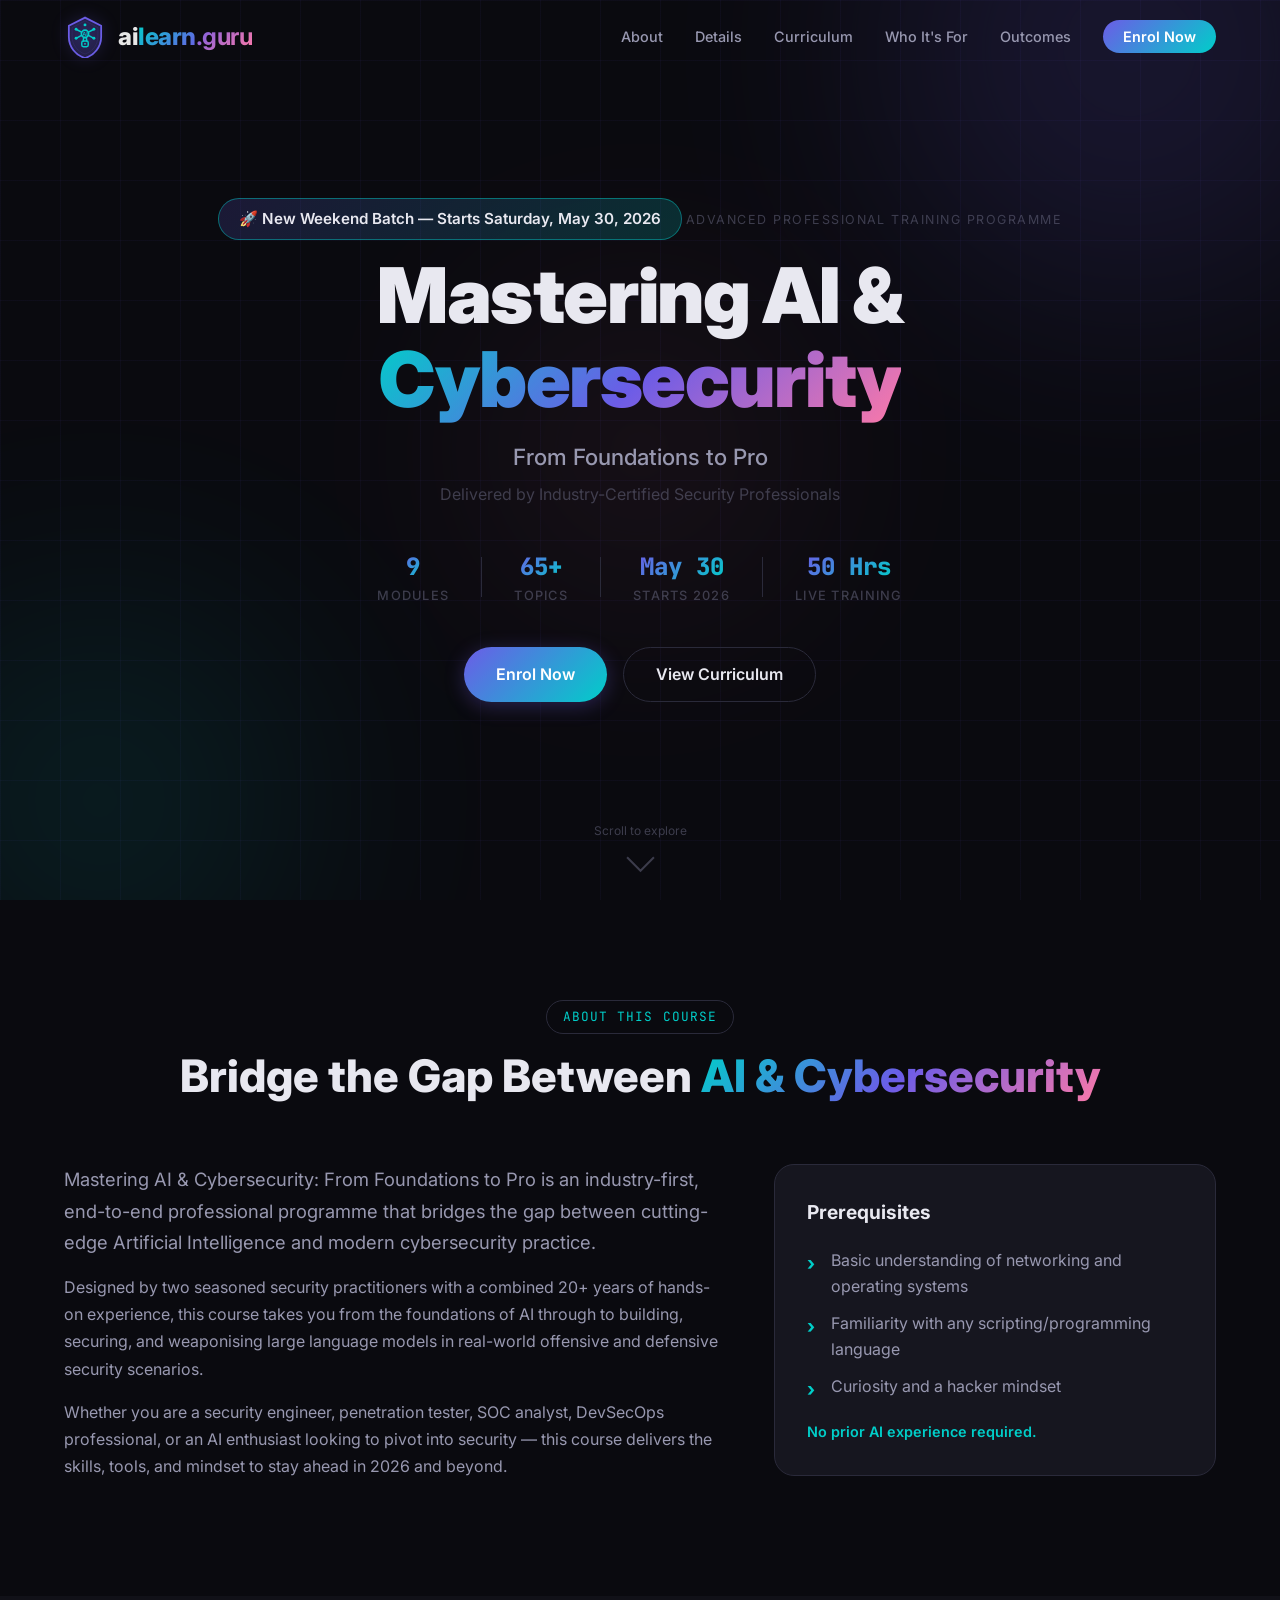
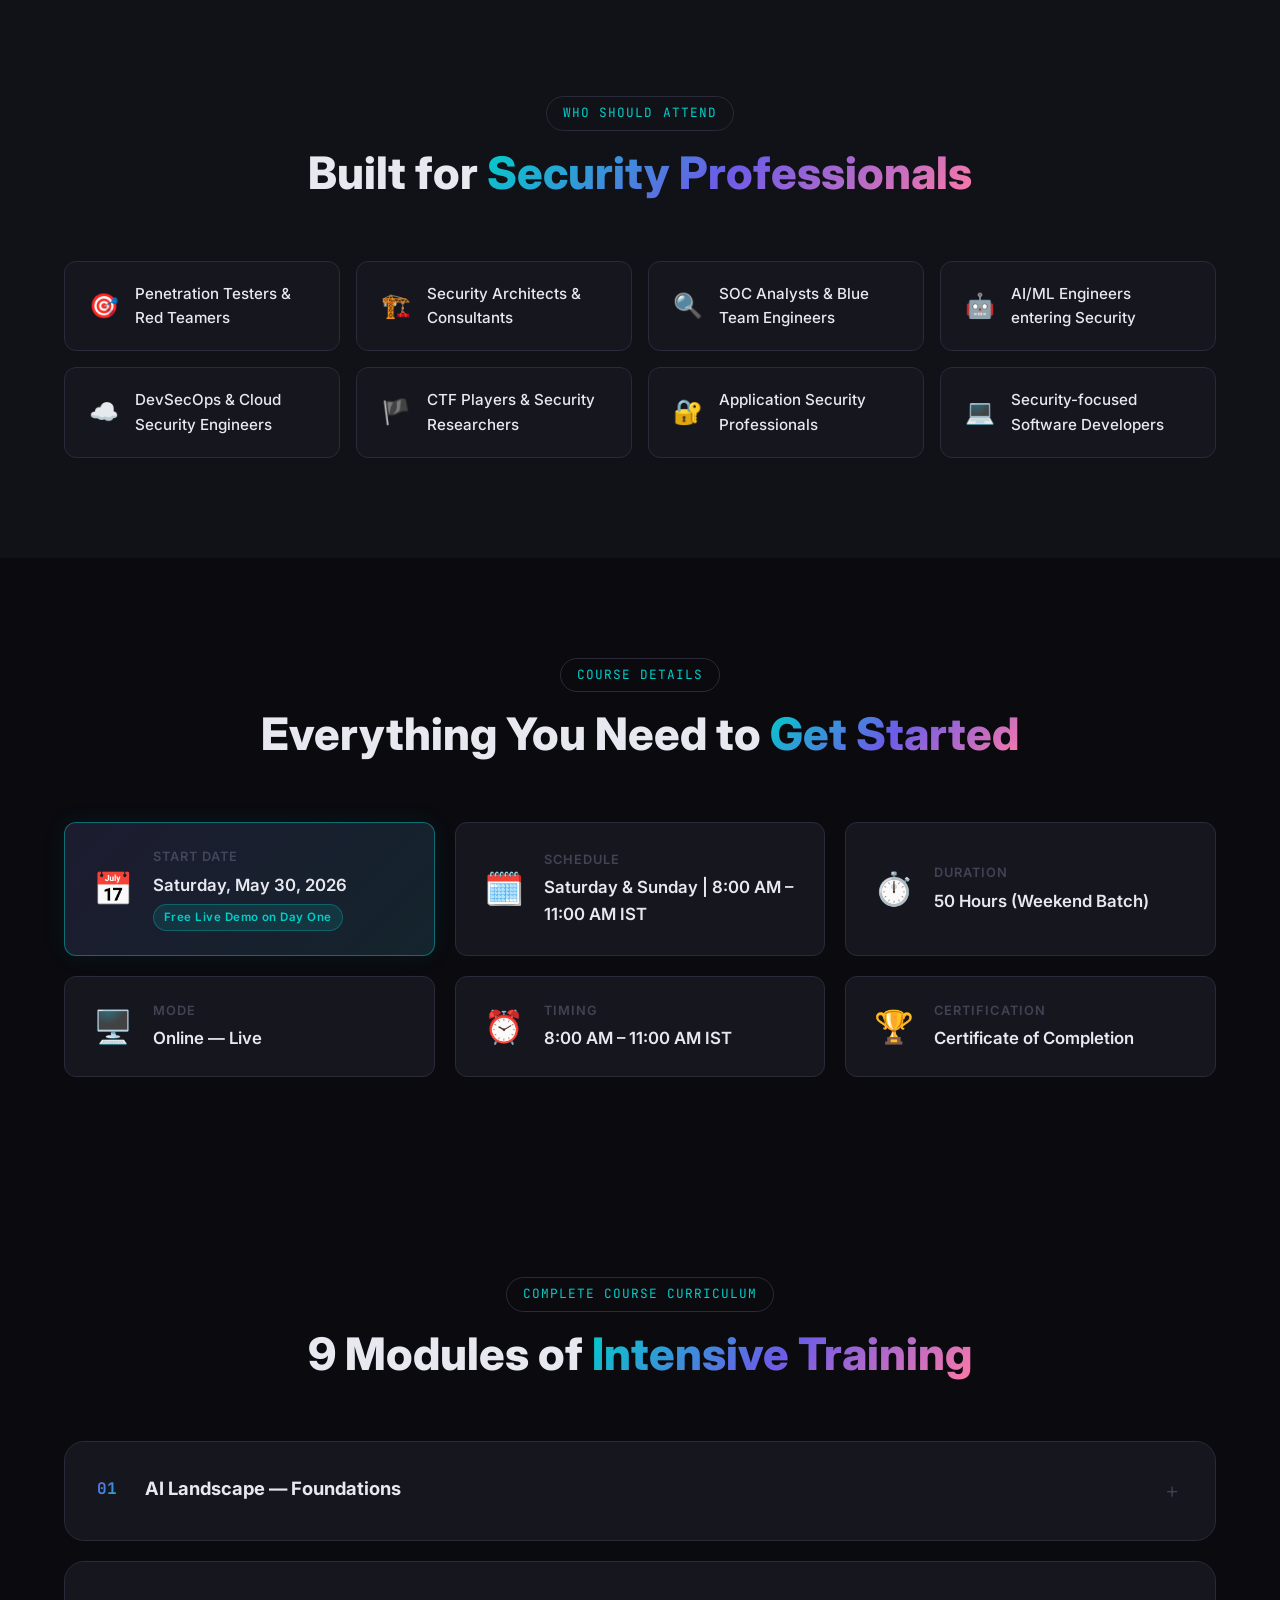
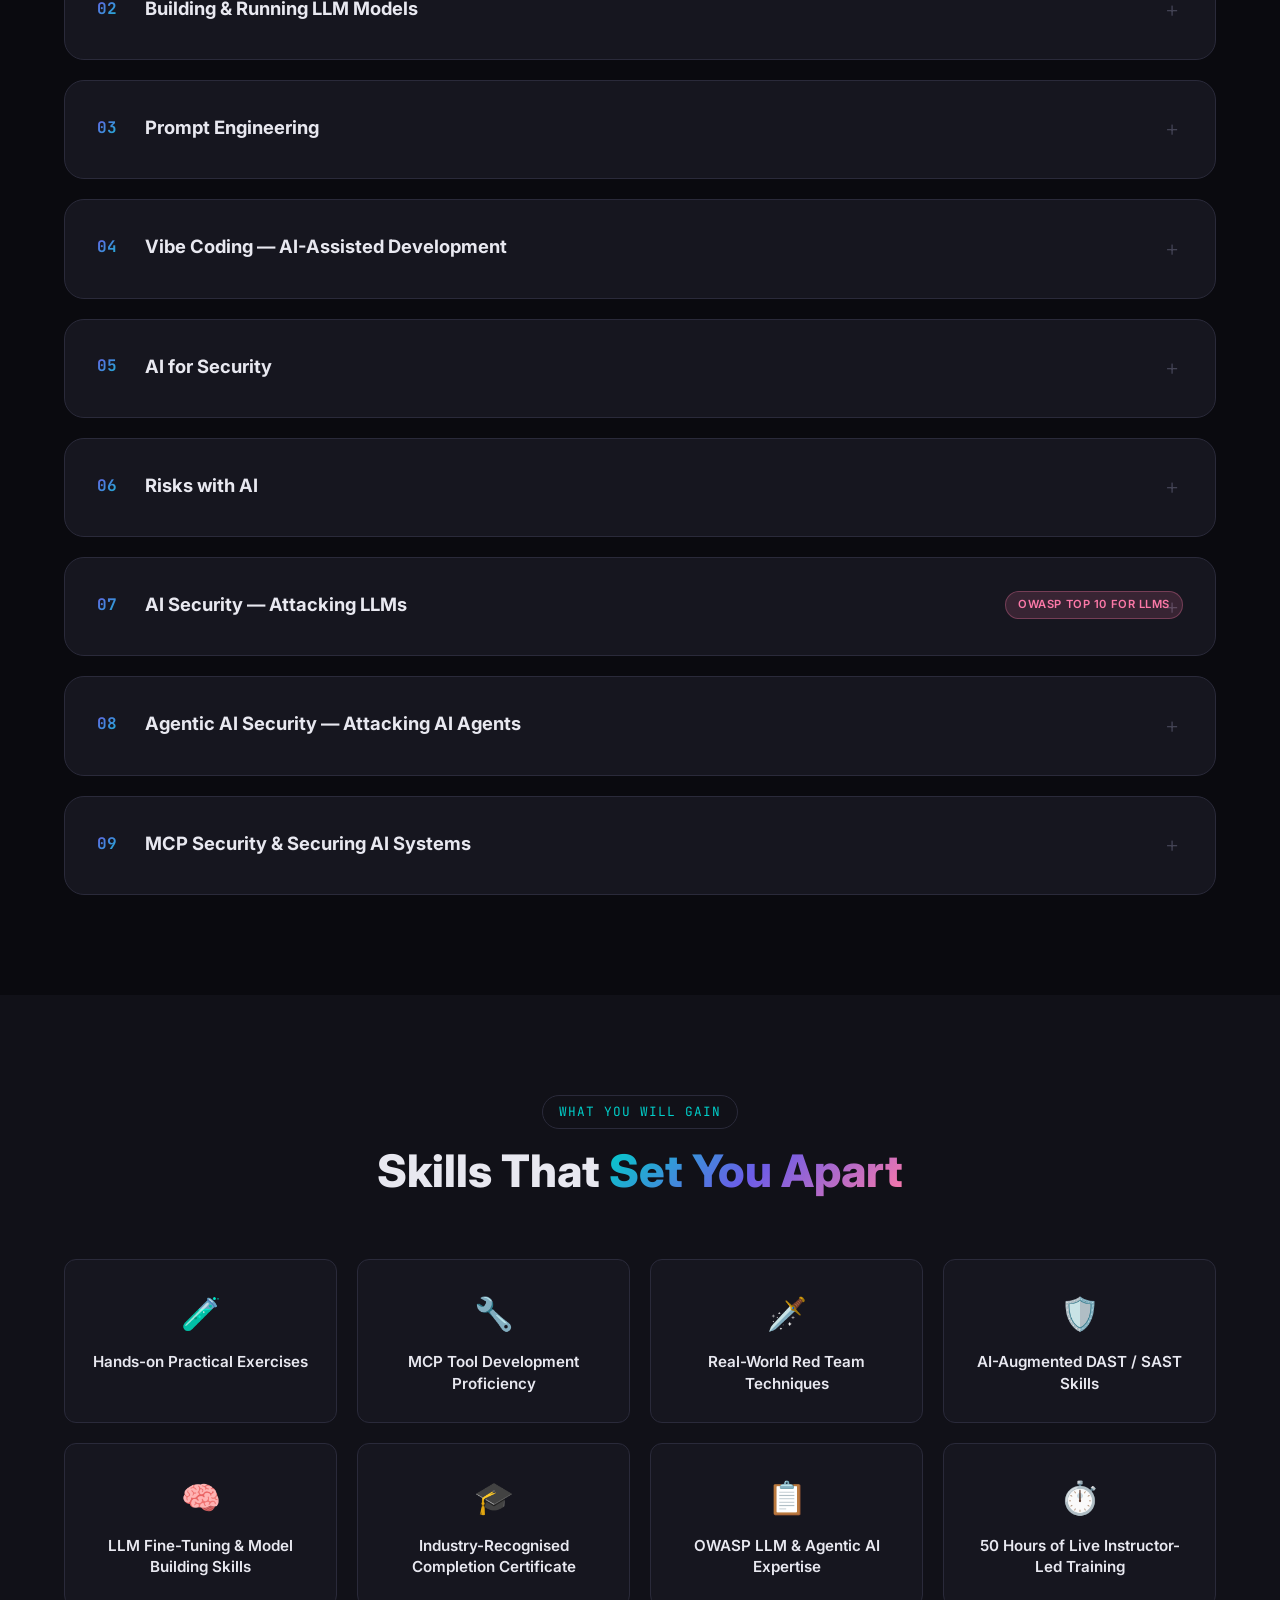
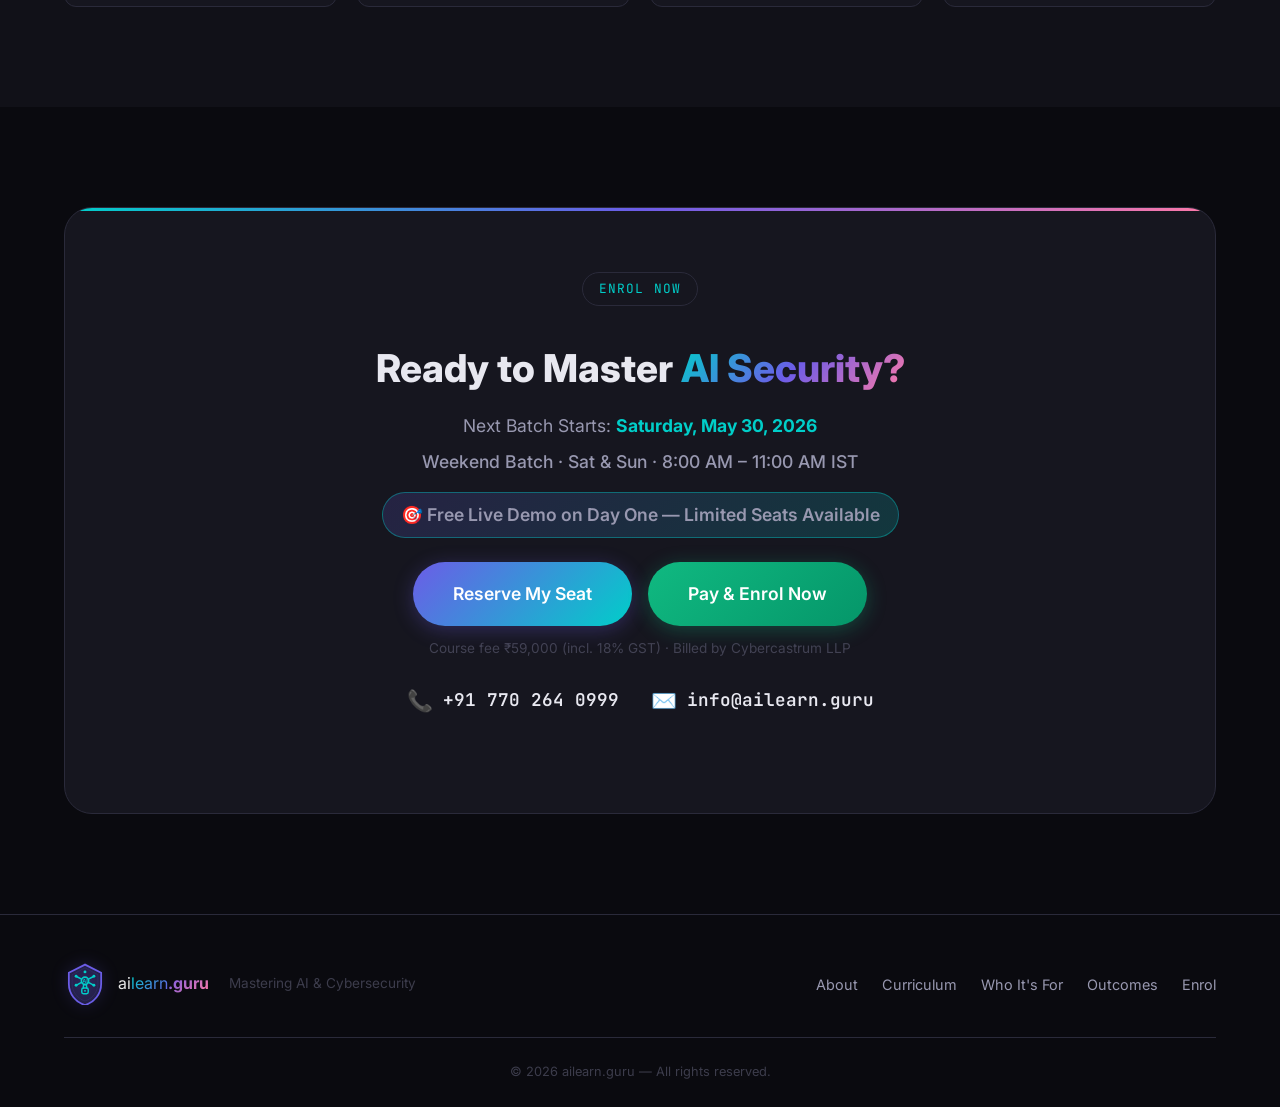
==== index.html @ 81f24bf0 "Add Pay & Enrol Now CTA with Razorpay payment link - New "Pay & Enrol Now" button in Enrol section l" ====
<!DOCTYPE html>
<html lang="en">
<head>
    <meta charset="UTF-8">
    <meta name="viewport" content="width=device-width, initial-scale=1.0">
    <title>Mastering AI & Cybersecurity: From Foundations to Pro | ailearn.guru</title>
    <meta name="description" content="Mastering AI & Cybersecurity — From Foundations to Pro. 9 Modules, 65+ Topics, 50 Hours Live Training. New Weekend Batch starts Saturday, May 30, 2026 — Sat & Sun, 8–11 AM IST.">
    <link rel="preconnect" href="https://fonts.googleapis.com">
    <link rel="preconnect" href="https://fonts.gstatic.com" crossorigin>
    <link href="https://fonts.googleapis.com/css2?family=Inter:wght@300;400;500;600;700;800;900&family=JetBrains+Mono:wght@400;500;600&display=swap" rel="stylesheet">
    <link rel="stylesheet" href="style.css">
    <link rel="icon" type="image/svg+xml" href="logo.svg">
</head>
<body>
    <!-- Navigation -->
    <nav class="navbar" id="navbar">
        <div class="container nav-container">
            <a href="#" class="logo">
                <img src="logo.svg" alt="ailearn.guru" class="logo-emblem">
                <span class="logo-text">ai<span class="logo-highlight">learn</span><span class="logo-dot">.guru</span></span>
            </a>
            <ul class="nav-links" id="navLinks">
                <li><a href="#about">About</a></li>
                <li><a href="#details">Details</a></li>
                <li><a href="#curriculum">Curriculum</a></li>
                <li><a href="#audience">Who It's For</a></li>
                <li><a href="#outcomes">Outcomes</a></li>
                <li><a href="#enrol" class="nav-cta">Enrol Now</a></li>
            </ul>
            <button class="mobile-toggle" id="mobileToggle" aria-label="Toggle menu">
                <span></span><span></span><span></span>
            </button>
        </div>
    </nav>

    <!-- Hero Section -->
    <header class="hero">
        <div class="hero-bg">
            <div class="grid-overlay"></div>
            <div class="glow glow-1"></div>
            <div class="glow glow-2"></div>
            <div class="glow glow-3"></div>
        </div>
        <div class="container hero-content">
            <div class="hero-badge batch-announce">🚀 New Weekend Batch — Starts Saturday, May 30, 2026</div>
            <div class="hero-subbadge">Advanced Professional Training Programme</div>
            <h1>Mastering AI &<br><span class="gradient-text">Cybersecurity</span></h1>
            <p class="hero-subtitle">From Foundations to Pro</p>
            <p class="hero-desc">Delivered by Industry-Certified Security Professionals</p>
            <div class="hero-stats">
                <div class="stat">
                    <span class="stat-number">9</span>
                    <span class="stat-label">Modules</span>
                </div>
                <div class="stat-divider"></div>
                <div class="stat">
                    <span class="stat-number">65+</span>
                    <span class="stat-label">Topics</span>
                </div>
                <div class="stat-divider"></div>
                <div class="stat">
                    <span class="stat-number">May 30</span>
                    <span class="stat-label">Starts 2026</span>
                </div>
                <div class="stat-divider"></div>
                <div class="stat">
                    <span class="stat-number">50 Hrs</span>
                    <span class="stat-label">Live Training</span>
                </div>
            </div>
            <div class="hero-actions">
                <a href="#enrol" class="btn btn-primary">Enrol Now</a>
                <a href="#curriculum" class="btn btn-outline">View Curriculum</a>
            </div>
        </div>
        <div class="scroll-indicator">
            <span>Scroll to explore</span>
            <div class="scroll-arrow"></div>
        </div>
    </header>

    <!-- About Section -->
    <section class="section about" id="about">
        <div class="container">
            <div class="section-header">
                <span class="section-tag">About This Course</span>
                <h2>Bridge the Gap Between <span class="gradient-text">AI & Cybersecurity</span></h2>
            </div>
            <div class="about-content">
                <div class="about-text">
                    <p class="about-lead">Mastering AI & Cybersecurity: From Foundations to Pro is an industry-first, end-to-end professional programme that bridges the gap between cutting-edge Artificial Intelligence and modern cybersecurity practice.</p>
                    <p>Designed by two seasoned security practitioners with a combined 20+ years of hands-on experience, this course takes you from the foundations of AI through to building, securing, and weaponising large language models in real-world offensive and defensive security scenarios.</p>
                    <p>Whether you are a security engineer, penetration tester, SOC analyst, DevSecOps professional, or an AI enthusiast looking to pivot into security — this course delivers the skills, tools, and mindset to stay ahead in 2026 and beyond.</p>
                </div>
                <div class="about-prereqs">
                    <h3>Prerequisites</h3>
                    <ul class="prereq-list">
                        <li>Basic understanding of networking and operating systems</li>
                        <li>Familiarity with any scripting/programming language</li>
                        <li>Curiosity and a hacker mindset</li>
                    </ul>
                    <p class="prereq-note">No prior AI experience required.</p>
                </div>
            </div>
        </div>
    </section>

    <!-- Audience Section -->
    <section class="section audience" id="audience">
        <div class="container">
            <div class="section-header">
                <span class="section-tag">Who Should Attend</span>
                <h2>Built for <span class="gradient-text">Security Professionals</span></h2>
            </div>
            <div class="audience-grid">
                <div class="audience-card">
                    <div class="audience-icon">🎯</div>
                    <span>Penetration Testers & Red Teamers</span>
                </div>
                <div class="audience-card">
                    <div class="audience-icon">🏗️</div>
                    <span>Security Architects & Consultants</span>
                </div>
                <div class="audience-card">
                    <div class="audience-icon">🔍</div>
                    <span>SOC Analysts & Blue Team Engineers</span>
                </div>
                <div class="audience-card">
                    <div class="audience-icon">🤖</div>
                    <span>AI/ML Engineers entering Security</span>
                </div>
                <div class="audience-card">
                    <div class="audience-icon">☁️</div>
                    <span>DevSecOps & Cloud Security Engineers</span>
                </div>
                <div class="audience-card">
                    <div class="audience-icon">🏴</div>
                    <span>CTF Players & Security Researchers</span>
                </div>
                <div class="audience-card">
                    <div class="audience-icon">🔐</div>
                    <span>Application Security Professionals</span>
                </div>
                <div class="audience-card">
                    <div class="audience-icon">💻</div>
                    <span>Security-focused Software Developers</span>
                </div>
            </div>
        </div>
    </section>

    <!-- Course Details Section -->
    <section class="section course-details" id="details">
        <div class="container">
            <div class="section-header">
                <span class="section-tag">Course Details</span>
                <h2>Everything You Need to <span class="gradient-text">Get Started</span></h2>
            </div>
            <div class="details-grid">
                <div class="detail-card detail-card-highlight">
                    <div class="detail-icon">📅</div>
                    <div class="detail-info">
                        <h4>Start Date</h4>
                        <p>Saturday, May 30, 2026</p>
                        <span class="detail-tag">Free Live Demo on Day One</span>
                    </div>
                </div>
                <div class="detail-card">
                    <div class="detail-icon">🗓️</div>
                    <div class="detail-info">
                        <h4>Schedule</h4>
                        <p>Saturday &amp; Sunday | 8:00 AM – 11:00 AM IST</p>
                    </div>
                </div>
                <div class="detail-card">
                    <div class="detail-icon">⏱️</div>
                    <div class="detail-info">
                        <h4>Duration</h4>
                        <p>50 Hours (Weekend Batch)</p>
                    </div>
                </div>
                <div class="detail-card">
                    <div class="detail-icon">🖥️</div>
                    <div class="detail-info">
                        <h4>Mode</h4>
                        <p>Online — Live</p>
                    </div>
                </div>
                <div class="detail-card">
                    <div class="detail-icon">⏰</div>
                    <div class="detail-info">
                        <h4>Timing</h4>
                        <p>8:00 AM – 11:00 AM IST</p>
                    </div>
                </div>
                <div class="detail-card">
                    <div class="detail-icon">🏆</div>
                    <div class="detail-info">
                        <h4>Certification</h4>
                        <p>Certificate of Completion</p>
                    </div>
                </div>
            </div>
        </div>
    </section>

    <!-- Curriculum Section -->
    <section class="section curriculum" id="curriculum">
        <div class="container">
            <div class="section-header">
                <span class="section-tag">Complete Course Curriculum</span>
                <h2>9 Modules of <span class="gradient-text">Intensive Training</span></h2>
            </div>

            <div class="modules-grid">
                <!-- Module 01 -->
                <div class="module-card" data-module="01">
                    <div class="module-header">
                        <span class="module-number">01</span>
                        <h3>AI Landscape — Foundations</h3>
                    </div>
                    <ul class="module-topics">
                        <li>Human Intelligence vs. Artificial Intelligence</li>
                        <li>Machine Learning (ML) & Supervised / Unsupervised Learning</li>
                        <li>Neural Networks & Deep Learning Concepts</li>
                        <li>Generative AI — Labs: Text, Image & Music Generation</li>
                        <li>Agentic AI & AI Agents — Architecture & Use Cases</li>
                        <li>Retrieval-Augmented Generation (RAG)</li>
                        <li>Model Context Protocol (MCP) — Introduction</li>
                        <li>Running LLMs Locally — Ollama, LM Studio & llama.cpp Setup</li>
                        <li>Choosing the Right LLM — Parameters, Quantisation & Hardware Requirements</li>
                    </ul>
                </div>

                <!-- Module 02 -->
                <div class="module-card" data-module="02">
                    <div class="module-header">
                        <span class="module-number">02</span>
                        <h3>Building & Running LLM Models</h3>
                    </div>
                    <ul class="module-topics">
                        <li>What is a Large Language Model (LLM)?</li>
                        <li>Dataset Curation & Preparation</li>
                        <li>Tokenisation — BPE, WordPiece & Byte-Level</li>
                        <li>Pre-Training, Fine-Tuning & RLHF</li>
                        <li>Running LLMs on GPU vs. CPU — Performance Benchmarking</li>
                        <li>Deploying LLMs via REST API — Ollama, vLLM & HuggingFace Inference</li>
                        <li>Quantisation Formats — GGUF, GPTQ, AWQ Explained</li>
                        <li>Building an Intrusion Detection System with LLMs</li>
                        <li>Survey of Leading LLM & SLM Models (GPT-4, Gemini, Llama, Qwen, Mistral)</li>
                    </ul>
                </div>

                <!-- Module 03 -->
                <div class="module-card" data-module="03">
                    <div class="module-header">
                        <span class="module-number">03</span>
                        <h3>Prompt Engineering</h3>
                    </div>
                    <ul class="module-topics">
                        <li>Anatomy of a Prompt — Components & Best Practices</li>
                        <li>System Prompts vs. User Prompts</li>
                        <li>Few-Shot, Chain-of-Thought & Tree-of-Thought Prompting</li>
                        <li>Function Calling & Tool Use in LLMs</li>
                        <li>Running LLMs Interactively — CLI, Web UI (Open WebUI) & API Clients</li>
                        <li>Guardrails — Input & Output Validation</li>
                    </ul>
                </div>

                <!-- Module 04 -->
                <div class="module-card" data-module="04">
                    <div class="module-header">
                        <span class="module-number">04</span>
                        <h3>Vibe Coding — AI-Assisted Development</h3>
                    </div>
                    <ul class="module-topics">
                        <li>Introduction to AI-Powered Code Generation</li>
                        <li>Building Full Applications with AI Assistants</li>
                        <li>Analysing & Auditing AI-Generated Code</li>
                        <li>Writing Secure Prompts for Code Generation</li>
                        <li>Live Lab: Build & Break an AI-Generated App</li>
                    </ul>
                </div>

                <!-- Module 05 -->
                <div class="module-card" data-module="05">
                    <div class="module-header">
                        <span class="module-number">05</span>
                        <h3>AI for Security</h3>
                    </div>
                    <ul class="module-topics">
                        <li>Running Local LLMs for Offline Security Analysis (Air-Gapped Environments)</li>
                        <li>Threat Modelling with AI</li>
                        <li>Secrets Scanning — AI-Enhanced Detection</li>
                        <li>SAST (Static Analysis) & SCA with AI</li>
                        <li>DAST (Dynamic Analysis) — AI-Powered Fuzzing & Testing</li>
                        <li>DevSecOps Integration — AI in CI/CD Pipelines</li>
                        <li>Secure Application Development Lifecycle</li>
                        <li>Cloud Security — AI Monitoring & Anomaly Detection</li>
                        <li>Mobile Application Security with AI Tooling</li>
                        <li>Security Operations Centre (SOC) — AI Automation & Triage</li>
                    </ul>
                </div>

                <!-- Module 06 -->
                <div class="module-card" data-module="06">
                    <div class="module-header">
                        <span class="module-number">06</span>
                        <h3>Risks with AI</h3>
                    </div>
                    <ul class="module-topics">
                        <li>Deepfakes — Detection, Creation & Countermeasures</li>
                        <li>Shadow AI — Risks of Unauthorised AI Tool Usage</li>
                        <li>AI Supply Chain Risks & Model Provenance</li>
                        <li>Regulatory Landscape — EU AI Act, NIST AI RMF</li>
                    </ul>
                </div>

                <!-- Module 07 -->
                <div class="module-card" data-module="07">
                    <div class="module-header">
                        <span class="module-number">07</span>
                        <h3>AI Security — Attacking LLMs</h3>
                        <span class="module-badge">OWASP Top 10 for LLMs</span>
                    </div>
                    <ul class="module-topics">
                        <li>Prompt Injection — Direct & Indirect Attack Techniques</li>
                        <li>Bias & Fairness Vulnerabilities</li>
                        <li>Hallucination — Exploitation & Mitigation</li>
                        <li>Jailbreaking Techniques (DAN, Many-Shot, Adversarial Suffixes)</li>
                        <li>System Prompt Leakage & Exfiltration</li>
                        <li>Insecure Output Handling</li>
                        <li>Training Data Poisoning</li>
                        <li>Model Denial of Service (DoS/Rate-Limit Abuse)</li>
                        <li>Supply Chain Vulnerabilities & Malicious Model Weights</li>
                        <li>AI Software Bill of Materials (AI-SBOM)</li>
                        <li>Sensitive Information Disclosure</li>
                        <li>Insecure Plugin / Tool Design</li>
                        <li>Excessive Agency & Privilege</li>
                        <li>Overreliance on AI Output</li>
                        <li>Model Theft & Extraction Attacks</li>
                        <li>OWASP Top 10 for LLMs — Full Walkthrough</li>
                    </ul>
                </div>

                <!-- Module 08 -->
                <div class="module-card" data-module="08">
                    <div class="module-header">
                        <span class="module-number">08</span>
                        <h3>Agentic AI Security — Attacking AI Agents</h3>
                    </div>
                    <ul class="module-topics">
                        <li>AI Agent Architecture & Threat Surface</li>
                        <li>Agentic AI — Goals, Memory & Tool Chains</li>
                        <li>Hands-On Examples with Real Agent Frameworks</li>
                        <li>Agent Goal Hijack Attacks</li>
                        <li>Tool Misuse & Exploitation</li>
                        <li>Memory & Context Poisoning</li>
                        <li>Insecure Inter-Agent Communication</li>
                        <li>Rogue Agent Scenarios & Kill-Switch Design</li>
                        <li>OWASP Top 10 for Agentic AI</li>
                    </ul>
                </div>

                <!-- Module 09 -->
                <div class="module-card" data-module="09">
                    <div class="module-header">
                        <span class="module-number">09</span>
                        <h3>MCP Security & Securing AI Systems</h3>
                    </div>
                    <ul class="module-topics">
                        <li>MCP Introduction — Architecture & Design Patterns</li>
                        <li>Building Custom MCP Tools (Hands-On Lab)</li>
                        <li>MCP in Application Security Workflows</li>
                        <li>MCP Vulnerabilities: Secret Exposure, Tool Poisoning, Context Injection</li>
                        <li>Privilege Escalation via Scope Creep</li>
                        <li>Shadow MCP Servers & Discovery</li>
                        <li>Insufficient Authentication & Authorisation in MCP</li>
                        <li>Guardrails — Implementing Input/Output Controls</li>
                        <li>AI Security Posture Management (AI-SPM)</li>
                        <li>Data Masking & DLP for AI Pipelines</li>
                        <li>Securing Agentic Workflows End-to-End</li>
                    </ul>
                </div>
            </div>
        </div>
    </section>

    <!-- Outcomes Section -->
    <section class="section outcomes" id="outcomes">
        <div class="container">
            <div class="section-header">
                <span class="section-tag">What You Will Gain</span>
                <h2>Skills That <span class="gradient-text">Set You Apart</span></h2>
            </div>
            <div class="outcomes-grid">
                <div class="outcome-card">
                    <div class="outcome-icon">🧪</div>
                    <h4>Hands-on Practical Exercises</h4>
                </div>
                <div class="outcome-card">
                    <div class="outcome-icon">🔧</div>
                    <h4>MCP Tool Development Proficiency</h4>
                </div>
                <div class="outcome-card">
                    <div class="outcome-icon">🗡️</div>
                    <h4>Real-World Red Team Techniques</h4>
                </div>
                <div class="outcome-card">
                    <div class="outcome-icon">🛡️</div>
                    <h4>AI-Augmented DAST / SAST Skills</h4>
                </div>
                <div class="outcome-card">
                    <div class="outcome-icon">🧠</div>
                    <h4>LLM Fine-Tuning & Model Building Skills</h4>
                </div>
                <div class="outcome-card">
                    <div class="outcome-icon">🎓</div>
                    <h4>Industry-Recognised Completion Certificate</h4>
                </div>
                <div class="outcome-card">
                    <div class="outcome-icon">📋</div>
                    <h4>OWASP LLM & Agentic AI Expertise</h4>
                </div>
                <div class="outcome-card">
                    <div class="outcome-icon">⏱️</div>
                    <h4>50 Hours of Live Instructor-Led Training</h4>
                </div>
            </div>
        </div>
    </section>

    <!-- Enrol Section -->
    <section class="section enrol" id="enrol">
        <div class="container">
            <div class="enrol-card">
                <div class="enrol-content">
                    <span class="section-tag">Enrol Now</span>
                    <h2>Ready to Master <span class="gradient-text">AI Security?</span></h2>
                    <p class="enrol-batch">Next Batch Starts: <strong>Saturday, May 30, 2026</strong></p>
                    <p class="enrol-schedule">Weekend Batch · Sat &amp; Sun · 8:00 AM – 11:00 AM IST</p>
                    <p class="enrol-demo">🎯 Free Live Demo on Day One — Limited Seats Available</p>
                    <div class="enrol-actions">
                        <a href="register.html" class="btn btn-primary btn-large">Reserve My Seat</a>
                        <a href="https://rzp.io/rzp/ailearnmay30" class="btn btn-pay btn-large" target="_blank" rel="noopener">Pay &amp; Enrol Now</a>
                    </div>
                    <p class="enrol-fee">Course fee ₹59,000 (incl. 18% GST) · Billed by Cybercastrum LLP</p>
                    <div class="contact-methods">
                        <a href="tel:+917702640999" class="contact-item">
                            <span class="contact-icon">📞</span>
                            <span>+91 770 264 0999</span>
                        </a>
                        <a href="mailto:info@ailearn.guru" class="contact-item">
                            <span class="contact-icon">✉️</span>
                            <span>info@ailearn.guru</span>
                        </a>
                    </div>
                </div>
            </div>
        </div>
    </section>

    <!-- Footer -->
    <footer class="footer">
        <div class="container">
            <div class="footer-content">
                <div class="footer-brand">
                    <img src="logo.svg" alt="ailearn.guru" class="logo-emblem">
                    <span class="logo-text">ai<span class="logo-highlight">learn</span><span class="logo-dot">.guru</span></span>
                    <p>Mastering AI & Cybersecurity</p>
                </div>
                <div class="footer-links">
                    <a href="#about">About</a>
                    <a href="#curriculum">Curriculum</a>
                    <a href="#audience">Who It's For</a>
                    <a href="#outcomes">Outcomes</a>
                    <a href="#enrol">Enrol</a>
                </div>
            </div>
            <div class="footer-bottom">
                <p>&copy; 2026 ailearn.guru — All rights reserved.</p>
            </div>
        </div>
    </footer>

    <script src="script.js"></script>
</body>
</html>
---- style.css ----
/* ============================================
   Mastering AI & Cybersecurity — Styles
   ============================================ */

:root {
    --bg-primary: #0a0a0f;
    --bg-secondary: #111118;
    --bg-card: #16161f;
    --bg-card-hover: #1c1c28;
    --border: #2a2a3a;
    --border-hover: #3a3a5a;
    --text-primary: #e8e8f0;
    --text-secondary: #9898b0;
    --text-muted: #6868808a;
    --accent-1: #6c5ce7;
    --accent-2: #00cec9;
    --accent-3: #fd79a8;
    --gradient-1: linear-gradient(135deg, #6c5ce7, #00cec9);
    --gradient-2: linear-gradient(135deg, #6c5ce7, #fd79a8);
    --gradient-3: linear-gradient(135deg, #00cec9, #6c5ce7, #fd79a8);
    --shadow-sm: 0 2px 8px rgba(0, 0, 0, 0.3);
    --shadow-md: 0 4px 20px rgba(0, 0, 0, 0.4);
    --shadow-lg: 0 8px 40px rgba(0, 0, 0, 0.5);
    --radius-sm: 8px;
    --radius-md: 12px;
    --radius-lg: 20px;
    --radius-xl: 28px;
}

*, *::before, *::after {
    margin: 0;
    padding: 0;
    box-sizing: border-box;
}

html {
    scroll-behavior: smooth;
    scroll-padding-top: 80px;
}

body {
    font-family: 'Inter', -apple-system, BlinkMacSystemFont, sans-serif;
    background: var(--bg-primary);
    color: var(--text-primary);
    line-height: 1.6;
    overflow-x: hidden;
}

.container {
    max-width: 1200px;
    margin: 0 auto;
    padding: 0 24px;
}

/* ---- Navbar ---- */
.navbar {
    position: fixed;
    top: 0;
    left: 0;
    right: 0;
    z-index: 1000;
    padding: 16px 0;
    transition: all 0.3s ease;
    background: transparent;
}

.navbar.scrolled {
    background: rgba(10, 10, 15, 0.9);
    backdrop-filter: blur(20px);
    border-bottom: 1px solid var(--border);
    padding: 10px 0;
}

.nav-container {
    display: flex;
    align-items: center;
    justify-content: space-between;
}

.logo {
    display: flex;
    align-items: center;
    gap: 12px;
    text-decoration: none;
    font-size: 1.5rem;
    font-weight: 800;
    letter-spacing: -0.02em;
}

.logo-emblem {
    width: 42px;
    height: 42px;
    filter: drop-shadow(0 0 8px rgba(108, 92, 231, 0.4));
    transition: filter 0.3s, transform 0.3s;
}

.logo:hover .logo-emblem {
    filter: drop-shadow(0 0 14px rgba(0, 206, 201, 0.5));
    transform: scale(1.05);
}

.logo-text {
    color: rgba(255, 255, 255, 0.9);
    font-family: 'Inter', sans-serif;
}

.logo-highlight {
    background: linear-gradient(135deg, #00cec9, #6c5ce7);
    -webkit-background-clip: text;
    -webkit-text-fill-color: transparent;
    background-clip: text;
}

.logo-dot {
    background: linear-gradient(135deg, #6c5ce7, #fd79a8);
    -webkit-background-clip: text;
    -webkit-text-fill-color: transparent;
    background-clip: text;
    font-weight: 700;
}

.nav-links {
    display: flex;
    align-items: center;
    gap: 32px;
    list-style: none;
}

.nav-links a {
    text-decoration: none;
    color: var(--text-secondary);
    font-size: 0.9rem;
    font-weight: 500;
    transition: color 0.3s;
}

.nav-links a:hover {
    color: var(--text-primary);
}

.nav-cta {
    background: var(--gradient-1) !important;
    -webkit-background-clip: unset !important;
    -webkit-text-fill-color: unset !important;
    color: white !important;
    padding: 8px 20px;
    border-radius: 100px;
    font-weight: 600 !important;
}

.nav-cta:hover {
    opacity: 0.9;
}

.mobile-toggle {
    display: none;
    flex-direction: column;
    gap: 5px;
    background: none;
    border: none;
    cursor: pointer;
    padding: 4px;
}

.mobile-toggle span {
    display: block;
    width: 24px;
    height: 2px;
    background: var(--text-primary);
    transition: all 0.3s;
    border-radius: 2px;
}

/* ---- Hero ---- */
.hero {
    position: relative;
    min-height: 100vh;
    display: flex;
    align-items: center;
    justify-content: center;
    text-align: center;
    overflow: hidden;
}

.hero-bg {
    position: absolute;
    inset: 0;
    z-index: 0;
}

.grid-overlay {
    position: absolute;
    inset: 0;
    background-image:
        linear-gradient(rgba(108, 92, 231, 0.05) 1px, transparent 1px),
        linear-gradient(90deg, rgba(108, 92, 231, 0.05) 1px, transparent 1px);
    background-size: 60px 60px;
}

.glow {
    position: absolute;
    border-radius: 50%;
    filter: blur(120px);
    opacity: 0.4;
}

.glow-1 {
    width: 500px;
    height: 500px;
    background: var(--accent-1);
    top: -200px;
    right: -100px;
    opacity: 0.15;
}

.glow-2 {
    width: 400px;
    height: 400px;
    background: var(--accent-2);
    bottom: -100px;
    left: -100px;
    opacity: 0.1;
}

.glow-3 {
    width: 300px;
    height: 300px;
    background: var(--accent-3);
    top: 50%;
    left: 50%;
    transform: translate(-50%, -50%);
    opacity: 0.08;
}

.hero-content {
    position: relative;
    z-index: 1;
}

.hero-badge {
    display: inline-block;
    padding: 8px 20px;
    border: 1px solid var(--border);
    border-radius: 100px;
    font-size: 0.85rem;
    color: var(--text-secondary);
    margin-bottom: 24px;
    background: rgba(108, 92, 231, 0.08);
}

.hero-badge.batch-announce {
    color: var(--text-primary);
    font-weight: 600;
    font-size: 0.95rem;
    border-color: rgba(0, 206, 201, 0.45);
    background: linear-gradient(135deg, rgba(108, 92, 231, 0.18), rgba(0, 206, 201, 0.18));
    margin-bottom: 12px;
    animation: badge-pulse 2.4s ease-in-out infinite;
}

@keyframes badge-pulse {
    0%, 100% { box-shadow: 0 0 0 0 rgba(0, 206, 201, 0); }
    50%      { box-shadow: 0 0 24px 4px rgba(0, 206, 201, 0.22); }
}

.hero-subbadge {
    display: inline-block;
    font-size: 0.78rem;
    letter-spacing: 0.12em;
    text-transform: uppercase;
    color: var(--text-muted);
    margin-bottom: 24px;
}

.hero h1 {
    font-size: clamp(2.5rem, 6vw, 5rem);
    font-weight: 900;
    line-height: 1.1;
    margin-bottom: 16px;
    letter-spacing: -0.02em;
}

.gradient-text {
    background: var(--gradient-3);
    -webkit-background-clip: text;
    -webkit-text-fill-color: transparent;
    background-clip: text;
}

.hero-subtitle {
    font-size: clamp(1.1rem, 2vw, 1.4rem);
    color: var(--text-secondary);
    margin-bottom: 8px;
    font-weight: 500;
}

.hero-desc {
    font-size: 1rem;
    color: var(--text-muted);
    margin-bottom: 40px;
}

.hero-stats {
    display: flex;
    align-items: center;
    justify-content: center;
    gap: 32px;
    margin-bottom: 40px;
    flex-wrap: wrap;
}

.stat {
    display: flex;
    flex-direction: column;
    align-items: center;
}

.stat-number {
    font-size: 1.5rem;
    font-weight: 800;
    font-family: 'JetBrains Mono', monospace;
    background: var(--gradient-1);
    -webkit-background-clip: text;
    -webkit-text-fill-color: transparent;
    background-clip: text;
}

.stat-label {
    font-size: 0.8rem;
    color: var(--text-muted);
    text-transform: uppercase;
    letter-spacing: 0.1em;
    font-weight: 500;
}

.stat-divider {
    width: 1px;
    height: 40px;
    background: var(--border);
}

.hero-actions {
    display: flex;
    gap: 16px;
    justify-content: center;
    flex-wrap: wrap;
}

.btn {
    display: inline-flex;
    align-items: center;
    justify-content: center;
    padding: 14px 32px;
    border-radius: 100px;
    font-size: 1rem;
    font-weight: 600;
    text-decoration: none;
    transition: all 0.3s;
    cursor: pointer;
    border: none;
}

.btn-primary {
    background: var(--gradient-1);
    color: white;
    box-shadow: 0 4px 20px rgba(108, 92, 231, 0.3);
}

.btn-primary:hover {
    box-shadow: 0 6px 30px rgba(108, 92, 231, 0.5);
    transform: translateY(-2px);
}

.btn-outline {
    border: 1px solid var(--border);
    color: var(--text-primary);
    background: transparent;
}

.btn-outline:hover {
    border-color: var(--accent-1);
    background: rgba(108, 92, 231, 0.08);
}

.btn-large {
    padding: 18px 40px;
    font-size: 1.1rem;
}

.scroll-indicator {
    position: absolute;
    bottom: 32px;
    left: 50%;
    transform: translateX(-50%);
    display: flex;
    flex-direction: column;
    align-items: center;
    gap: 8px;
    color: var(--text-muted);
    font-size: 0.75rem;
    animation: float 2s ease-in-out infinite;
}

.scroll-arrow {
    width: 20px;
    height: 20px;
    border-right: 2px solid var(--text-muted);
    border-bottom: 2px solid var(--text-muted);
    transform: rotate(45deg);
}

@keyframes float {
    0%, 100% { transform: translateX(-50%) translateY(0); }
    50% { transform: translateX(-50%) translateY(8px); }
}

/* ---- Sections ---- */
.section {
    padding: 100px 0;
}

.section-header {
    text-align: center;
    margin-bottom: 60px;
}

.section-tag {
    display: inline-block;
    padding: 6px 16px;
    border: 1px solid var(--border);
    border-radius: 100px;
    font-size: 0.8rem;
    color: var(--accent-2);
    margin-bottom: 16px;
    font-family: 'JetBrains Mono', monospace;
    text-transform: uppercase;
    letter-spacing: 0.08em;
}

.section-header h2 {
    font-size: clamp(1.8rem, 3.5vw, 2.8rem);
    font-weight: 800;
    line-height: 1.2;
}

/* ---- About ---- */
.about-content {
    display: grid;
    grid-template-columns: 1.5fr 1fr;
    gap: 48px;
    align-items: start;
}

.about-lead {
    font-size: 1.15rem;
    color: var(--text-primary);
    line-height: 1.7;
    margin-bottom: 16px;
}

.about-text p {
    color: var(--text-secondary);
    margin-bottom: 16px;
    line-height: 1.7;
}

.about-prereqs {
    background: var(--bg-card);
    border: 1px solid var(--border);
    border-radius: var(--radius-lg);
    padding: 32px;
}

.about-prereqs h3 {
    font-size: 1.2rem;
    margin-bottom: 20px;
    color: var(--text-primary);
}

.prereq-list {
    list-style: none;
    display: flex;
    flex-direction: column;
    gap: 12px;
}

.prereq-list li {
    padding-left: 24px;
    position: relative;
    color: var(--text-secondary);
}

.prereq-list li::before {
    content: '›';
    position: absolute;
    left: 0;
    color: var(--accent-2);
    font-weight: 700;
    font-size: 1.2rem;
}

.prereq-note {
    margin-top: 20px;
    color: var(--accent-2);
    font-weight: 600;
    font-size: 0.9rem;
}

/* ---- Audience ---- */
.audience {
    background: var(--bg-secondary);
}

.audience-grid {
    display: grid;
    grid-template-columns: repeat(auto-fit, minmax(260px, 1fr));
    gap: 16px;
}

.audience-card {
    display: flex;
    align-items: center;
    gap: 16px;
    padding: 20px 24px;
    background: var(--bg-card);
    border: 1px solid var(--border);
    border-radius: var(--radius-md);
    transition: all 0.3s;
}

.audience-card:hover {
    border-color: var(--border-hover);
    background: var(--bg-card-hover);
    transform: translateY(-2px);
}

.audience-icon {
    font-size: 1.5rem;
    flex-shrink: 0;
}

.audience-card span {
    font-weight: 500;
    font-size: 0.95rem;
}

/* ---- Course Details ---- */
.details-grid {
    display: grid;
    grid-template-columns: repeat(auto-fit, minmax(300px, 1fr));
    gap: 20px;
}

.detail-card {
    display: flex;
    align-items: center;
    gap: 20px;
    padding: 24px 28px;
    background: var(--bg-card);
    border: 1px solid var(--border);
    border-radius: var(--radius-md);
    transition: all 0.3s;
}

.detail-card:hover {
    border-color: var(--border-hover);
    transform: translateY(-2px);
    box-shadow: var(--shadow-md);
}

.detail-card-highlight {
    border-color: rgba(0, 206, 201, 0.45);
    background: linear-gradient(135deg, rgba(108, 92, 231, 0.08), rgba(0, 206, 201, 0.08)), var(--bg-card);
    box-shadow: 0 0 24px rgba(0, 206, 201, 0.08);
}

.detail-tag {
    display: inline-block;
    margin-top: 6px;
    padding: 3px 10px;
    font-size: 0.72rem;
    font-weight: 600;
    letter-spacing: 0.04em;
    color: var(--accent-2);
    background: rgba(0, 206, 201, 0.12);
    border: 1px solid rgba(0, 206, 201, 0.3);
    border-radius: 100px;
}

.detail-icon {
    font-size: 2rem;
    flex-shrink: 0;
}

.detail-info h4 {
    font-size: 0.8rem;
    text-transform: uppercase;
    letter-spacing: 0.08em;
    color: var(--text-muted);
    margin-bottom: 4px;
    font-weight: 600;
}

.detail-info p {
    font-size: 1.05rem;
    font-weight: 600;
    color: var(--text-primary);
}

.enrol-batch {
    font-size: 1.2rem;
    margin-bottom: 8px !important;
}

.enrol-batch strong {
    color: var(--accent-2);
}

.enrol-schedule {
    color: var(--text-secondary);
    margin-bottom: 16px !important;
    font-weight: 500;
}

.enrol-demo {
    display: inline-block;
    padding: 8px 18px;
    margin-bottom: 24px !important;
    font-size: 0.95rem;
    font-weight: 600;
    color: var(--text-primary);
    background: linear-gradient(135deg, rgba(108, 92, 231, 0.18), rgba(0, 206, 201, 0.18));
    border: 1px solid rgba(0, 206, 201, 0.4);
    border-radius: 100px;
}

.enrol-actions {
    display: flex;
    gap: 16px;
    justify-content: center;
    flex-wrap: wrap;
    margin-bottom: 12px;
}

.btn-pay {
    background: linear-gradient(135deg, #10b981, #059669);
    color: white;
    box-shadow: 0 4px 20px rgba(16, 185, 129, 0.3);
}

.btn-pay:hover {
    box-shadow: 0 6px 30px rgba(16, 185, 129, 0.5);
    transform: translateY(-2px);
}

.enrol-fee {
    font-size: 0.85rem !important;
    color: var(--text-muted) !important;
    margin-top: 4px;
    margin-bottom: 24px !important;
}

/* ---- Curriculum / Modules ---- */
.modules-grid {
    display: flex;
    flex-direction: column;
    gap: 20px;
}

.module-card {
    background: var(--bg-card);
    border: 1px solid var(--border);
    border-radius: var(--radius-lg);
    padding: 32px;
    transition: all 0.3s;
    cursor: pointer;
}

.module-card:hover {
    border-color: var(--border-hover);
    box-shadow: var(--shadow-md);
}

.module-header {
    display: flex;
    align-items: center;
    gap: 16px;
    margin-bottom: 0;
    flex-wrap: wrap;
}

.module-card.open .module-header {
    margin-bottom: 20px;
}

.module-number {
    font-family: 'JetBrains Mono', monospace;
    font-size: 1rem;
    font-weight: 700;
    background: var(--gradient-1);
    -webkit-background-clip: text;
    -webkit-text-fill-color: transparent;
    background-clip: text;
    min-width: 32px;
}

.module-header h3 {
    font-size: 1.15rem;
    font-weight: 700;
    flex: 1;
}

.module-badge {
    padding: 4px 12px;
    border-radius: 100px;
    font-size: 0.7rem;
    font-weight: 600;
    background: rgba(253, 121, 168, 0.15);
    color: var(--accent-3);
    border: 1px solid rgba(253, 121, 168, 0.3);
    text-transform: uppercase;
    letter-spacing: 0.05em;
}

.module-topics {
    list-style: none;
    display: none;
    flex-direction: column;
    gap: 10px;
    padding-left: 48px;
    border-top: 1px solid var(--border);
    padding-top: 20px;
}

.module-card.open .module-topics {
    display: flex;
}

.module-topics li {
    color: var(--text-secondary);
    padding-left: 20px;
    position: relative;
    font-size: 0.92rem;
    line-height: 1.5;
}

.module-topics li::before {
    content: '›';
    position: absolute;
    left: 0;
    color: var(--accent-2);
    font-weight: 700;
}

.module-card::after {
    content: '+';
    float: right;
    font-size: 1.4rem;
    color: var(--text-muted);
    font-weight: 300;
    margin-top: -32px;
    margin-right: 4px;
    transition: transform 0.3s;
}

.module-card.open::after {
    content: '−';
}

/* ---- Outcomes ---- */
.outcomes {
    background: var(--bg-secondary);
}

.outcomes-grid {
    display: grid;
    grid-template-columns: repeat(auto-fit, minmax(260px, 1fr));
    gap: 20px;
}

.outcome-card {
    padding: 28px;
    background: var(--bg-card);
    border: 1px solid var(--border);
    border-radius: var(--radius-md);
    text-align: center;
    transition: all 0.3s;
}

.outcome-card:hover {
    border-color: var(--border-hover);
    transform: translateY(-4px);
    box-shadow: var(--shadow-md);
}

.outcome-icon {
    font-size: 2rem;
    margin-bottom: 12px;
}

.outcome-card h4 {
    font-size: 0.95rem;
    font-weight: 600;
    line-height: 1.4;
}

/* ---- Enrol ---- */
.enrol {
    background: var(--bg-primary);
}

.enrol-card {
    background: var(--bg-card);
    border: 1px solid var(--border);
    border-radius: var(--radius-xl);
    padding: 64px;
    text-align: center;
    position: relative;
    overflow: hidden;
}

.enrol-card::before {
    content: '';
    position: absolute;
    top: 0;
    left: 0;
    right: 0;
    height: 3px;
    background: var(--gradient-3);
}

.enrol-content h2 {
    font-size: clamp(1.6rem, 3vw, 2.4rem);
    font-weight: 800;
    margin-top: 16px;
    margin-bottom: 12px;
}

.enrol-content p {
    color: var(--text-secondary);
    margin-bottom: 32px;
    font-size: 1.1rem;
}

.contact-methods {
    display: flex;
    justify-content: center;
    gap: 32px;
    margin-bottom: 32px;
    flex-wrap: wrap;
}

.contact-item {
    display: flex;
    align-items: center;
    gap: 10px;
    text-decoration: none;
    color: var(--text-primary);
    font-size: 1.1rem;
    font-weight: 600;
    font-family: 'JetBrains Mono', monospace;
    transition: color 0.3s;
}

.contact-item:hover {
    color: var(--accent-2);
}

.contact-icon {
    font-size: 1.3rem;
}

/* ---- Footer ---- */
.footer {
    padding: 48px 0 24px;
    border-top: 1px solid var(--border);
}

.footer-content {
    display: flex;
    justify-content: space-between;
    align-items: center;
    margin-bottom: 32px;
    flex-wrap: wrap;
    gap: 24px;
}

.footer-brand {
    display: flex;
    align-items: center;
    gap: 12px;
}

.footer-brand p {
    color: var(--text-muted);
    font-size: 0.85rem;
    margin-left: 8px;
}

.footer-links {
    display: flex;
    gap: 24px;
    flex-wrap: wrap;
}

.footer-links a {
    text-decoration: none;
    color: var(--text-secondary);
    font-size: 0.9rem;
    transition: color 0.3s;
}

.footer-links a:hover {
    color: var(--text-primary);
}

.footer-bottom {
    text-align: center;
    padding-top: 24px;
    border-top: 1px solid var(--border);
}

.footer-bottom p {
    color: var(--text-muted);
    font-size: 0.8rem;
}

/* ---- Responsive ---- */
@media (max-width: 960px) {
    .nav-links {
        display: none;
        position: absolute;
        top: 100%;
        left: 0;
        right: 0;
        flex-direction: column;
        background: rgba(10, 10, 15, 0.98);
        backdrop-filter: blur(20px);
        padding: 24px;
        gap: 16px;
        border-bottom: 1px solid var(--border);
    }

    .nav-links.active {
        display: flex;
    }

    .mobile-toggle {
        display: flex;
    }

    .mobile-toggle.active span:nth-child(1) {
        transform: rotate(45deg) translate(5px, 5px);
    }

    .mobile-toggle.active span:nth-child(2) {
        opacity: 0;
    }

    .mobile-toggle.active span:nth-child(3) {
        transform: rotate(-45deg) translate(5px, -5px);
    }
}

@media (max-width: 768px) {
    .hero-stats {
        gap: 20px;
    }

    .stat-divider {
        display: none;
    }

    .about-content {
        grid-template-columns: 1fr;
    }

    .enrol-card {
        padding: 40px 24px;
    }

    .module-card {
        padding: 24px;
    }

    .module-topics {
        padding-left: 24px;
    }

    .module-card::after {
        margin-top: -28px;
    }

    .footer-content {
        flex-direction: column;
        text-align: center;
    }

    .footer-brand {
        flex-direction: column;
    }

    .scroll-indicator {
        display: none;
    }
}

@media (max-width: 480px) {
    .hero h1 {
        font-size: 2rem;
    }

    .section {
        padding: 60px 0;
    }

    .contact-methods {
        flex-direction: column;
        align-items: center;
    }
}

/* ---- Register Page ---- */
.register-hero {
    position: relative;
    padding: 120px 0 60px;
    text-align: center;
    overflow: hidden;
}

.register-header-content {
    position: relative;
    z-index: 1;
}

.back-link {
    display: inline-block;
    color: var(--text-secondary);
    text-decoration: none;
    font-size: 0.9rem;
    margin-bottom: 20px;
    transition: color 0.3s;
}

.back-link:hover {
    color: var(--accent-2);
}

.register-hero h1 {
    font-size: clamp(1.8rem, 4vw, 3rem);
    font-weight: 800;
    line-height: 1.2;
    margin-bottom: 12px;
}

.register-subtitle {
    color: var(--text-secondary);
    font-size: 1.1rem;
}

.register-subtitle strong {
    color: var(--accent-2);
}

.register-demo {
    display: inline-block;
    margin-top: 12px;
    padding: 8px 18px;
    font-size: 0.95rem;
    font-weight: 600;
    color: var(--text-primary);
    background: linear-gradient(135deg, rgba(108, 92, 231, 0.18), rgba(0, 206, 201, 0.18));
    border: 1px solid rgba(0, 206, 201, 0.4);
    border-radius: 100px;
}

.register-form-section {
    padding: 0 0 80px;
}

.form-wrapper {
    background: var(--bg-card);
    border: 1px solid var(--border);
    border-radius: var(--radius-lg);
    overflow: hidden;
    margin-bottom: 24px;
}

.form-wrapper iframe {
    display: block;
    width: 100%;
    min-height: 900px;
    border: none;
    background: white;
    border-radius: var(--radius-lg);
}

.form-fallback {
    padding: 20px;
    text-align: center;
    border-top: 1px solid var(--border);
}

.form-fallback p {
    color: var(--text-muted);
    font-size: 0.85rem;
    margin-bottom: 12px;
}

.register-contact {
    text-align: center;
    padding-top: 24px;
}

.register-contact > p {
    color: var(--text-secondary);
    margin-bottom: 16px;
    font-size: 0.95rem;
}

/* ---- Custom Registration Form ---- */
.custom-form {
    padding: 48px;
}

.form-group {
    margin-bottom: 28px;
}

.form-group label {
    display: block;
    font-size: 0.9rem;
    font-weight: 600;
    color: var(--text-primary);
    margin-bottom: 8px;
}

.required {
    color: var(--accent-3);
}

.form-group input[type="text"],
.form-group input[type="email"],
.form-group input[type="tel"],
.form-group select {
    width: 100%;
    padding: 14px 18px;
    background: var(--bg-primary);
    border: 1px solid var(--border);
    border-radius: var(--radius-sm);
    color: var(--text-primary);
    font-family: 'Inter', sans-serif;
    font-size: 0.95rem;
    transition: border-color 0.3s, box-shadow 0.3s;
    outline: none;
    -webkit-appearance: none;
    appearance: none;
}

.form-group input::placeholder {
    color: var(--text-muted);
}

.form-group input:focus,
.form-group select:focus {
    border-color: var(--accent-1);
    box-shadow: 0 0 0 3px rgba(108, 92, 231, 0.15);
}

.form-group input.invalid,
.form-group select.invalid {
    border-color: var(--accent-3);
    box-shadow: 0 0 0 3px rgba(253, 121, 168, 0.1);
}

.form-group select {
    cursor: pointer;
    background-image: url("data:image/svg+xml,%3Csvg xmlns='http://www.w3.org/2000/svg' width='12' height='8' fill='none'%3E%3Cpath d='M1 1.5l5 5 5-5' stroke='%239898b0' stroke-width='1.5' stroke-linecap='round' stroke-linejoin='round'/%3E%3C/svg%3E");
    background-repeat: no-repeat;
    background-position: right 16px center;
    padding-right: 40px;
}

.form-group select option {
    background: var(--bg-secondary);
    color: var(--text-primary);
}

/* Checkbox */
.form-group-checkbox {
    margin-bottom: 36px;
}

.checkbox-label {
    display: flex;
    align-items: center;
    gap: 12px;
    cursor: pointer;
    font-size: 0.9rem;
    color: var(--text-secondary);
    user-select: none;
}

.checkbox-label input[type="checkbox"] {
    position: absolute;
    opacity: 0;
    width: 0;
    height: 0;
}

.checkbox-custom {
    width: 22px;
    height: 22px;
    min-width: 22px;
    border: 2px solid var(--border);
    border-radius: 6px;
    display: flex;
    align-items: center;
    justify-content: center;
    transition: all 0.2s;
    position: relative;
}

.checkbox-label input:checked + .checkbox-custom {
    background: var(--gradient-1);
    border-color: transparent;
}

.checkbox-label input:checked + .checkbox-custom::after {
    content: '';
    width: 6px;
    height: 10px;
    border: 2px solid white;
    border-top: none;
    border-left: none;
    transform: rotate(45deg) translateY(-1px);
}

.checkbox-label input:focus-visible + .checkbox-custom {
    box-shadow: 0 0 0 3px rgba(108, 92, 231, 0.2);
}

/* Submit Button */
.form-submit-btn {
    width: 100%;
    font-size: 1.05rem;
    padding: 16px 32px;
    position: relative;
}

.btn-loading {
    display: inline-flex;
    align-items: center;
    gap: 8px;
}

.spinner {
    animation: spin 1s linear infinite;
}

@keyframes spin {
    to { transform: rotate(360deg); }
}

.form-submit-btn:disabled {
    opacity: 0.7;
    cursor: not-allowed;
}

/* Success & Error States */
.form-state {
    padding: 64px 48px;
    text-align: center;
}

.state-icon {
    margin-bottom: 24px;
}

.form-state h3 {
    font-size: 1.5rem;
    font-weight: 700;
    margin-bottom: 12px;
}

.form-success h3 {
    background: var(--gradient-1);
    -webkit-background-clip: text;
    -webkit-text-fill-color: transparent;
    background-clip: text;
}

.form-error h3 {
    color: var(--accent-3);
}

.form-state p {
    color: var(--text-secondary);
    margin-bottom: 28px;
    font-size: 1rem;
    line-height: 1.6;
}

.form-state .btn {
    min-width: 200px;
}

/* Field validation message */
.field-error {
    display: none;
    color: var(--accent-3);
    font-size: 0.8rem;
    margin-top: 6px;
}

.form-group.has-error .field-error {
    display: block;
}

@media (max-width: 768px) {
    .custom-form {
        padding: 32px 20px;
    }

    .form-state {
        padding: 48px 20px;
    }
}

/* ---- Terms Link ---- */
.terms-link {
    color: var(--accent-2);
    text-decoration: underline;
    text-underline-offset: 2px;
    transition: color 0.2s;
}
.terms-link:hover {
    color: var(--accent-1);
}
.full-terms-link {
    margin-top: 24px;
    padding: 16px;
    background: var(--bg-card);
    border: 1px solid var(--border);
    border-radius: var(--radius-sm);
    text-align: center;
}
.full-terms-link a {
    color: var(--accent-2);
    font-weight: 600;
    font-size: 0.95rem;
    text-decoration: none;
    transition: color 0.2s;
}
.full-terms-link a:hover {
    color: var(--accent-1);
    text-decoration: underline;
}

/* ---- Modal ---- */
.modal-overlay {
    position: fixed;
    top: 0;
    left: 0;
    width: 100%;
    height: 100%;
    background: rgba(0, 0, 0, 0.8);
    backdrop-filter: blur(4px);
    z-index: 2000;
    display: flex;
    align-items: center;
    justify-content: center;
    opacity: 0;
    visibility: hidden;
    transition: opacity 0.3s, visibility 0.3s;
    padding: 20px;
}
.modal-overlay.active {
    opacity: 1;
    visibility: visible;
}
.modal {
    background: var(--bg-secondary);
    border: 1px solid var(--border);
    border-radius: var(--radius-lg);
    max-width: 640px;
    width: 100%;
    max-height: 80vh;
    display: flex;
    flex-direction: column;
    transform: translateY(20px);
    transition: transform 0.3s;
}
.modal-overlay.active .modal {
    transform: translateY(0);
}
.modal-header {
    display: flex;
    align-items: center;
    justify-content: space-between;
    padding: 24px 28px;
    border-bottom: 1px solid var(--border);
}
.modal-header h2 {
    font-size: 1.2rem;
    font-weight: 700;
    background: var(--gradient-1);
    -webkit-background-clip: text;
    -webkit-text-fill-color: transparent;
    background-clip: text;
}
.modal-close {
    background: none;
    border: none;
    color: var(--text-secondary);
    font-size: 1.5rem;
    cursor: pointer;
    padding: 4px 8px;
    border-radius: 6px;
    transition: background 0.2s;
}
.modal-close:hover {
    background: var(--bg-card);
}
.modal-body {
    padding: 24px 28px;
    overflow-y: auto;
    color: var(--text-secondary);
    font-size: 0.9rem;
    line-height: 1.7;
}
.modal-body h3 {
    color: var(--text-primary);
    font-size: 1.05rem;
    margin-bottom: 4px;
}
.modal-body h4 {
    color: var(--text-primary);
    font-size: 0.95rem;
    margin-top: 20px;
    margin-bottom: 6px;
}
.modal-body p {
    margin-bottom: 8px;
}
.modal-footer {
    padding: 16px 28px;
    border-top: 1px solid var(--border);
    display: flex;
    justify-content: flex-end;
}

@media (max-width: 768px) {
    .modal {
        max-height: 90vh;
    }
    .modal-header, .modal-body, .modal-footer {
        padding-left: 20px;
        padding-right: 20px;
    }
}

/* ---- Animations ---- */
.fade-in {
    opacity: 0;
    transform: translateY(24px);
    transition: opacity 0.6s ease, transform 0.6s ease;
}

.fade-in.visible {
    opacity: 1;
    transform: translateY(0);
}
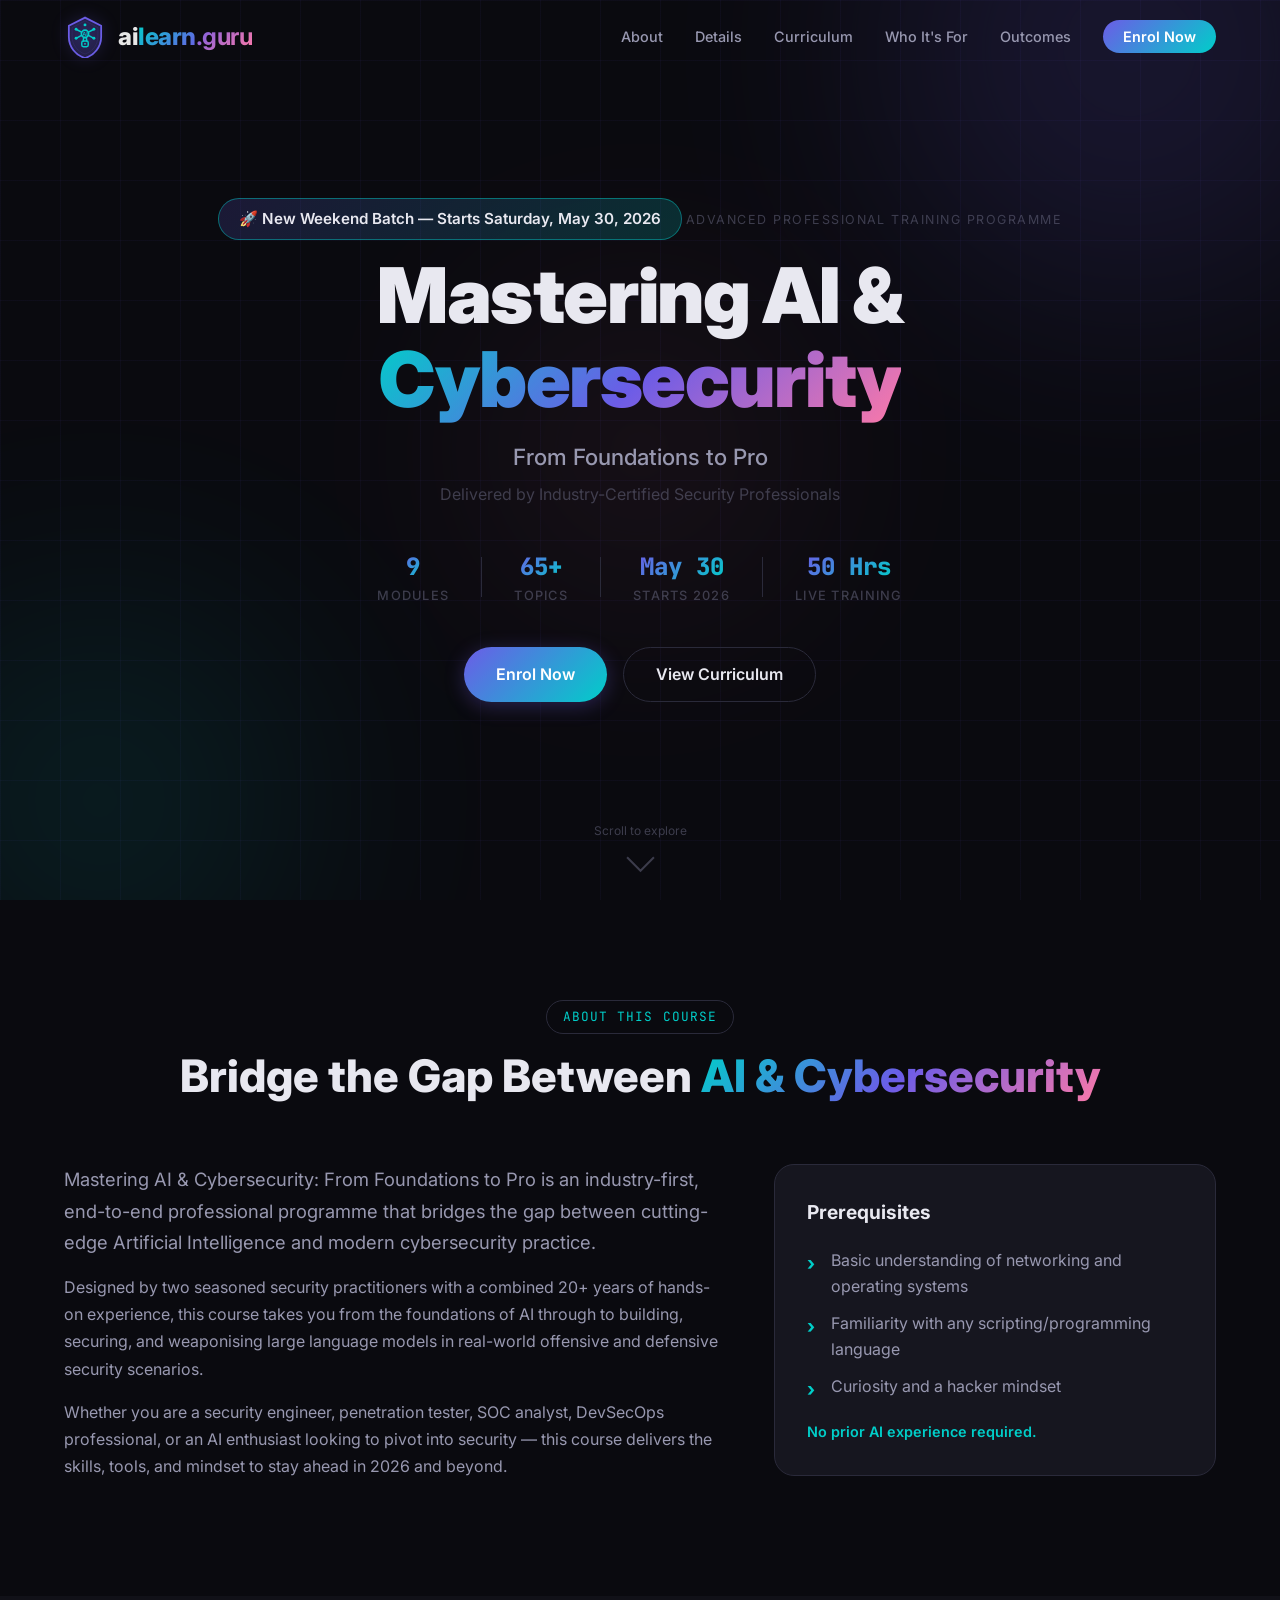
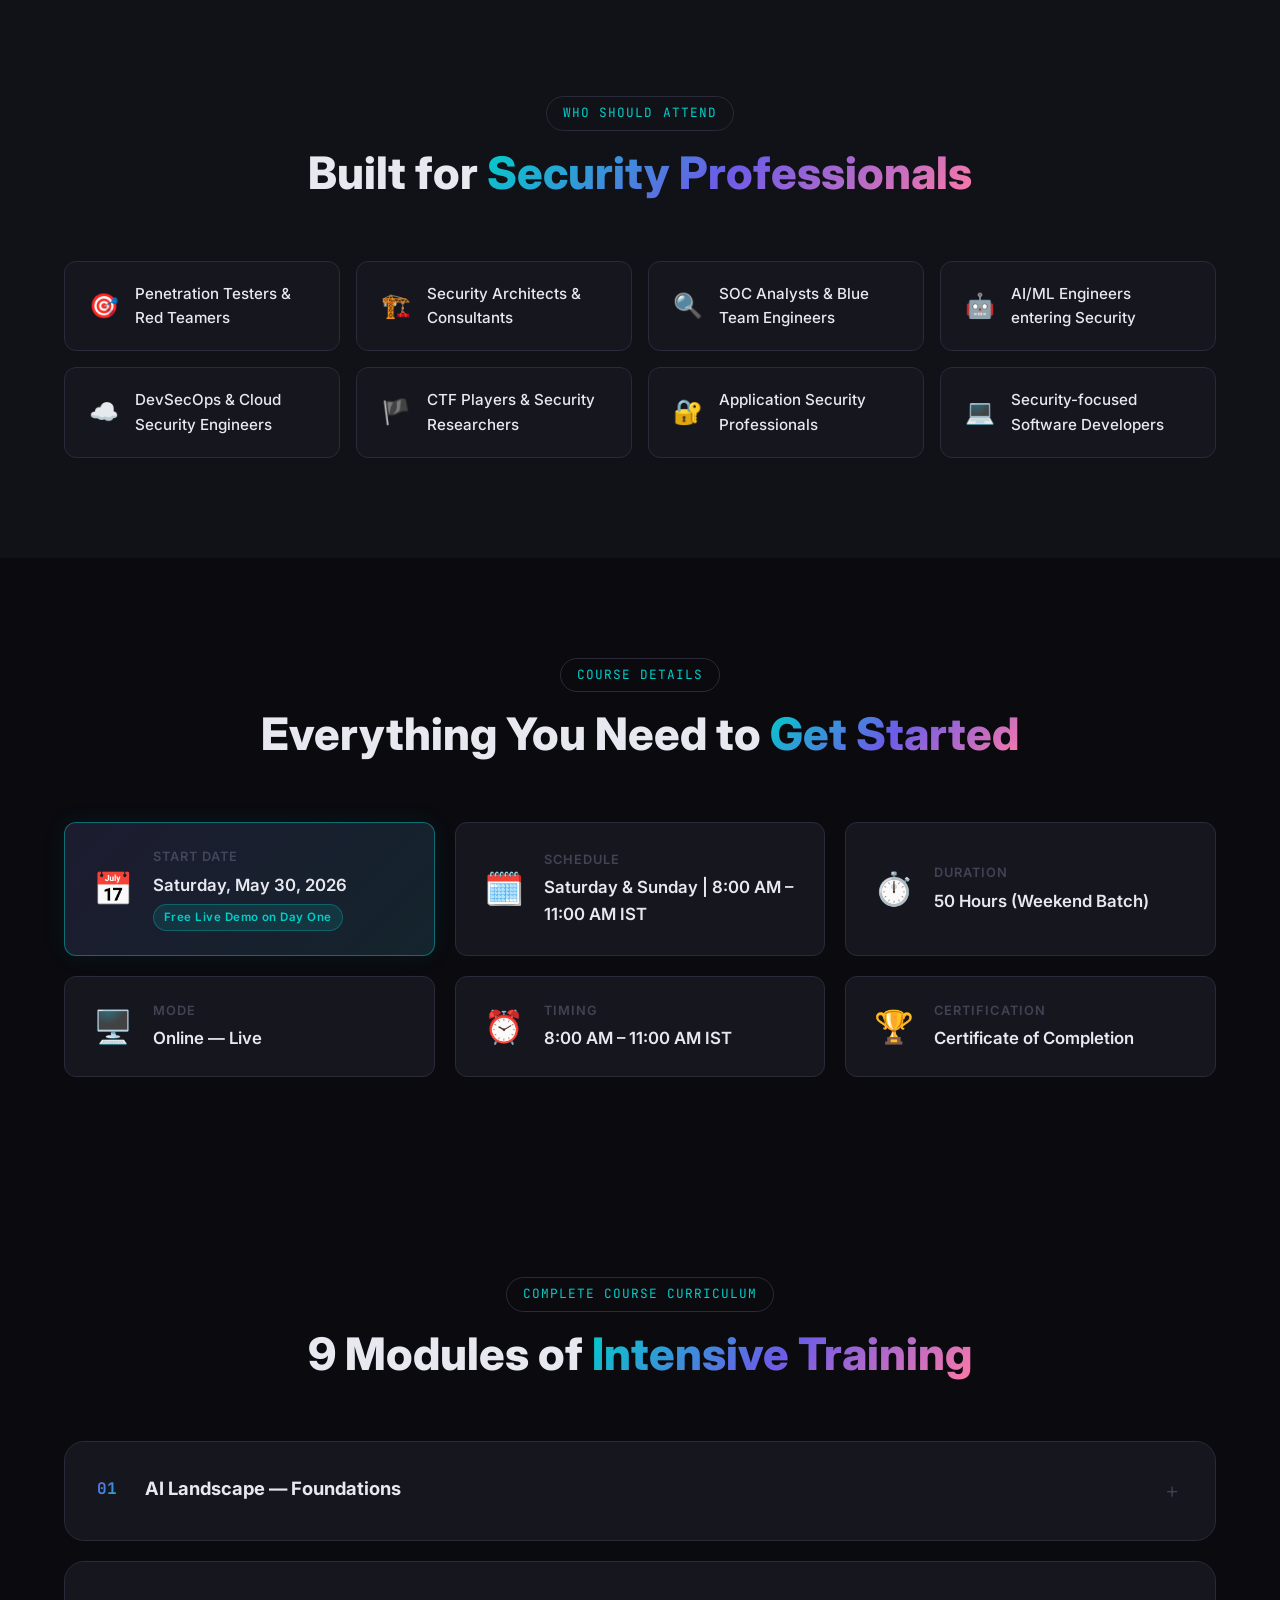
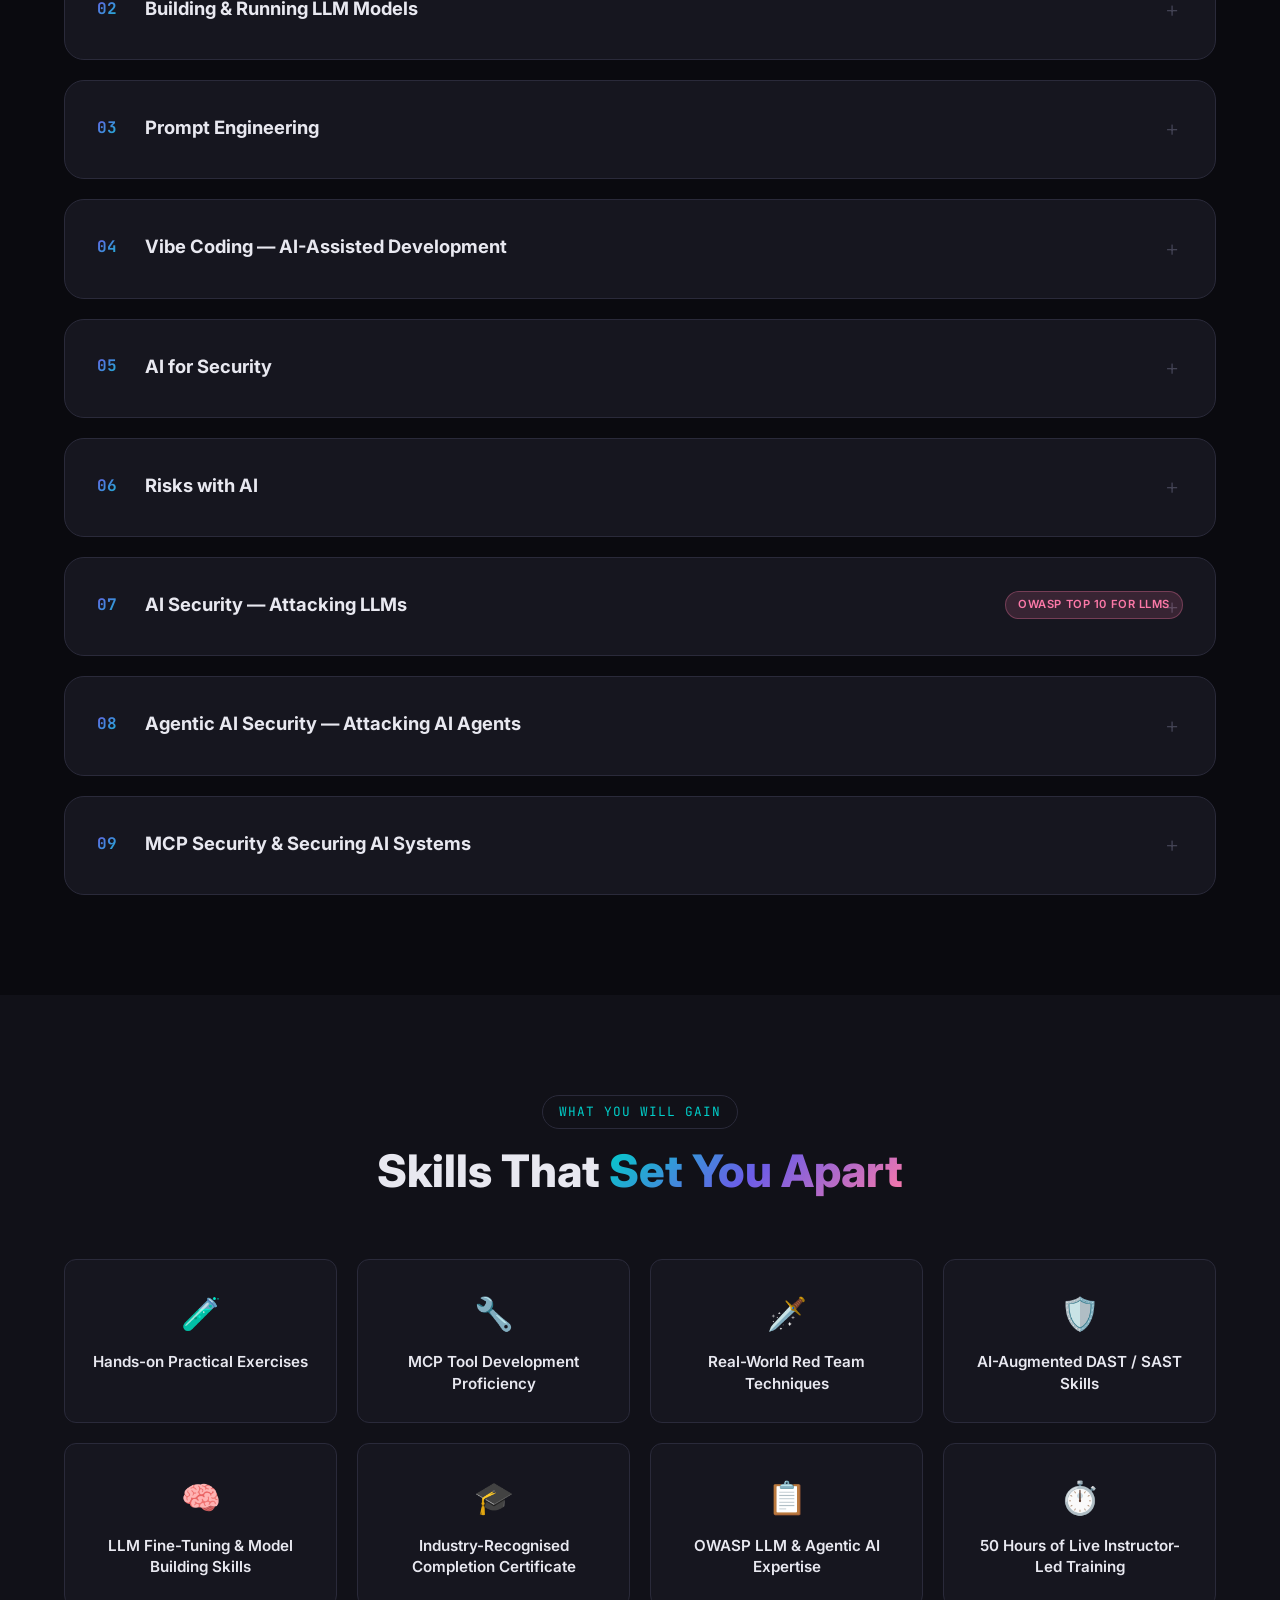
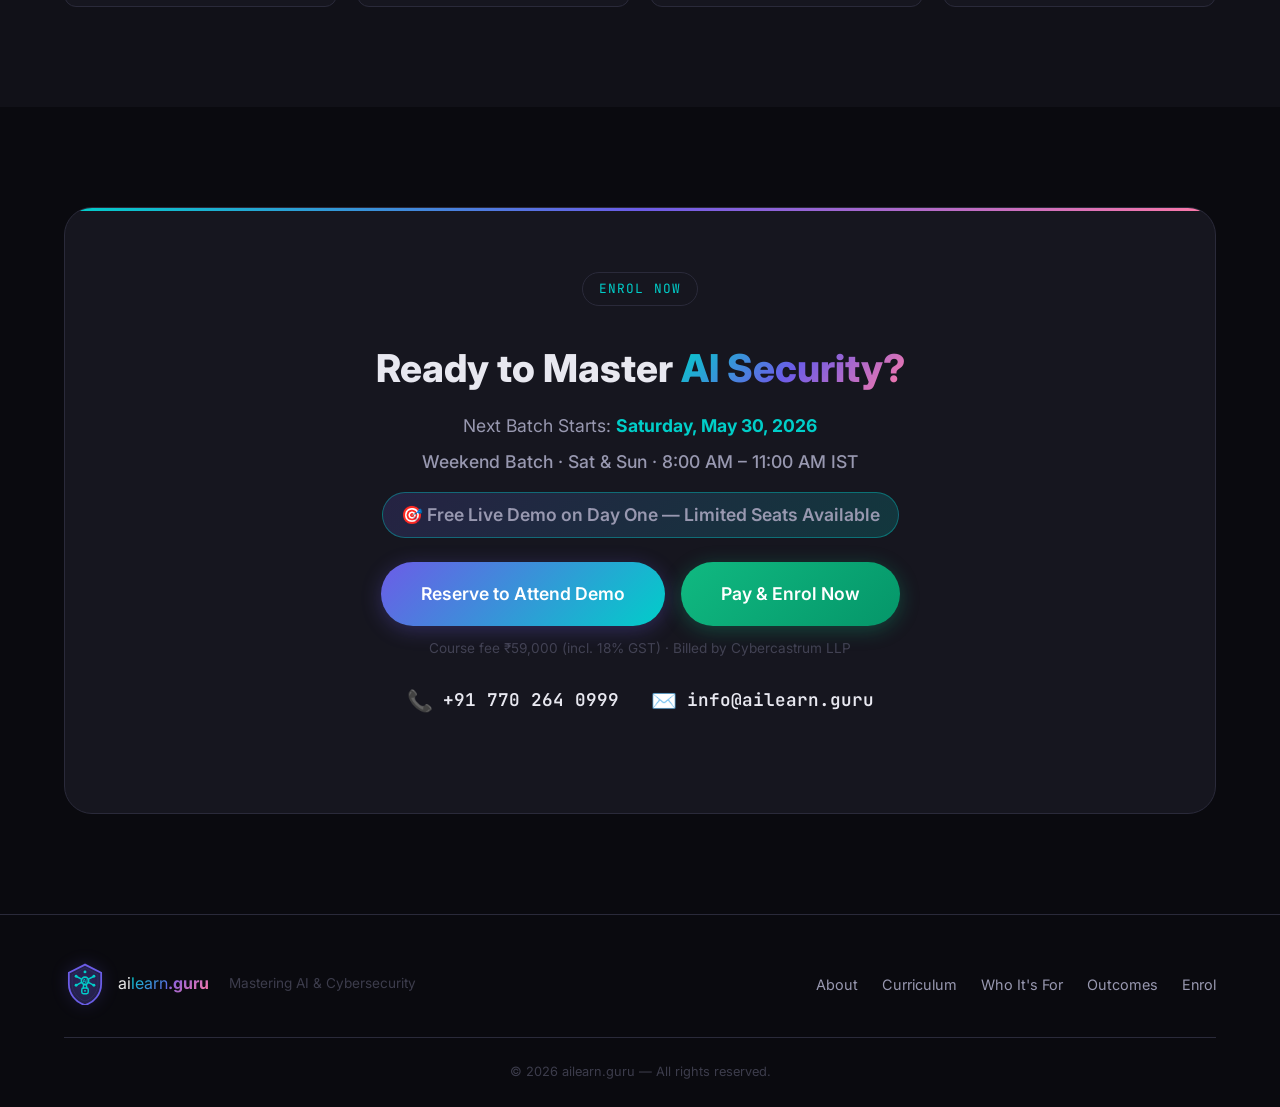
==== commit 84f69fad: "Rename CTA "Reserve My Seat" to "Reserve to Attend Demo" Clarifies that this button is for free demo" ====
--- a/index.html
+++ b/index.html
@@ -441,7 +441,7 @@
                     <p class="enrol-schedule">Weekend Batch · Sat &amp; Sun · 8:00 AM – 11:00 AM IST</p>
                     <p class="enrol-demo">🎯 Free Live Demo on Day One — Limited Seats Available</p>
                     <div class="enrol-actions">
-                        <a href="register.html" class="btn btn-primary btn-large">Reserve My Seat</a>
+                        <a href="register.html" class="btn btn-primary btn-large">Reserve to Attend Demo</a>
                         <a href="https://rzp.io/rzp/ailearnmay30" class="btn btn-pay btn-large" target="_blank" rel="noopener">Pay &amp; Enrol Now</a>
                     </div>
                     <p class="enrol-fee">Course fee ₹59,000 (incl. 18% GST) · Billed by Cybercastrum LLP</p>
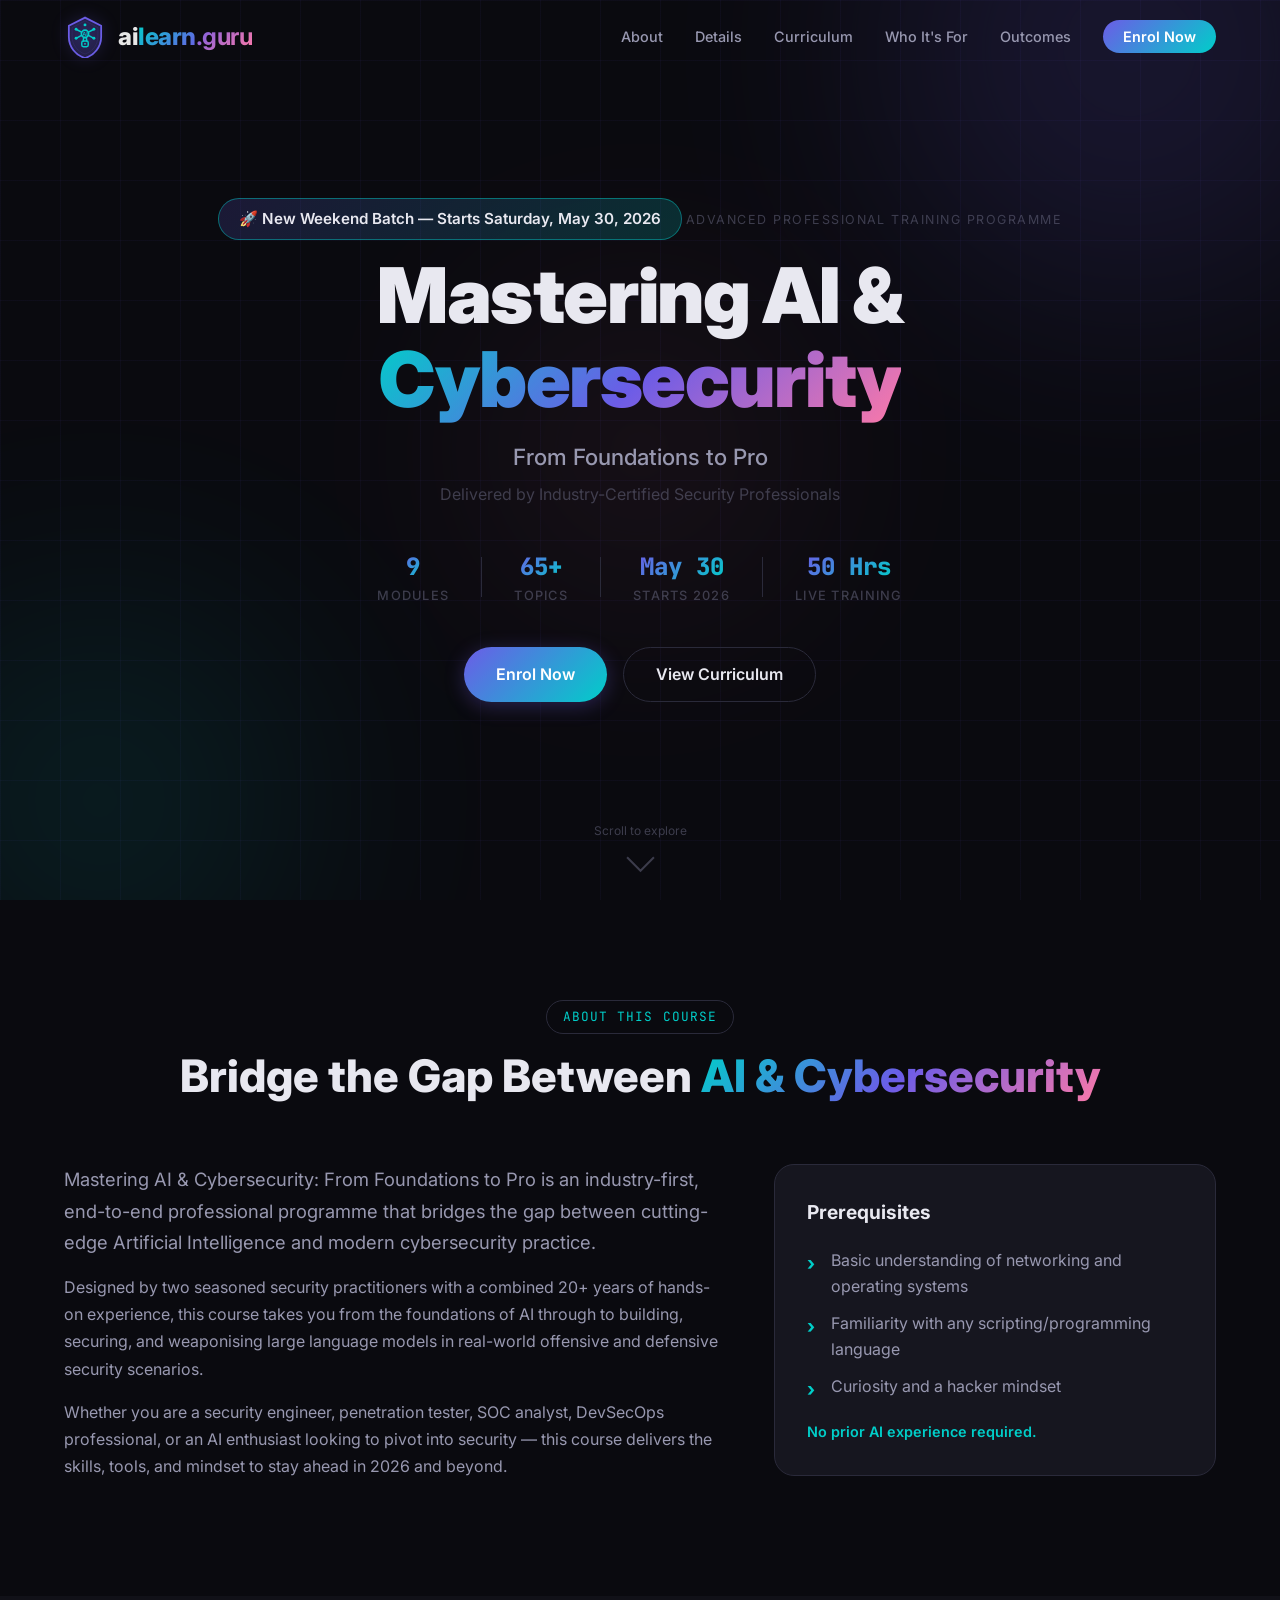
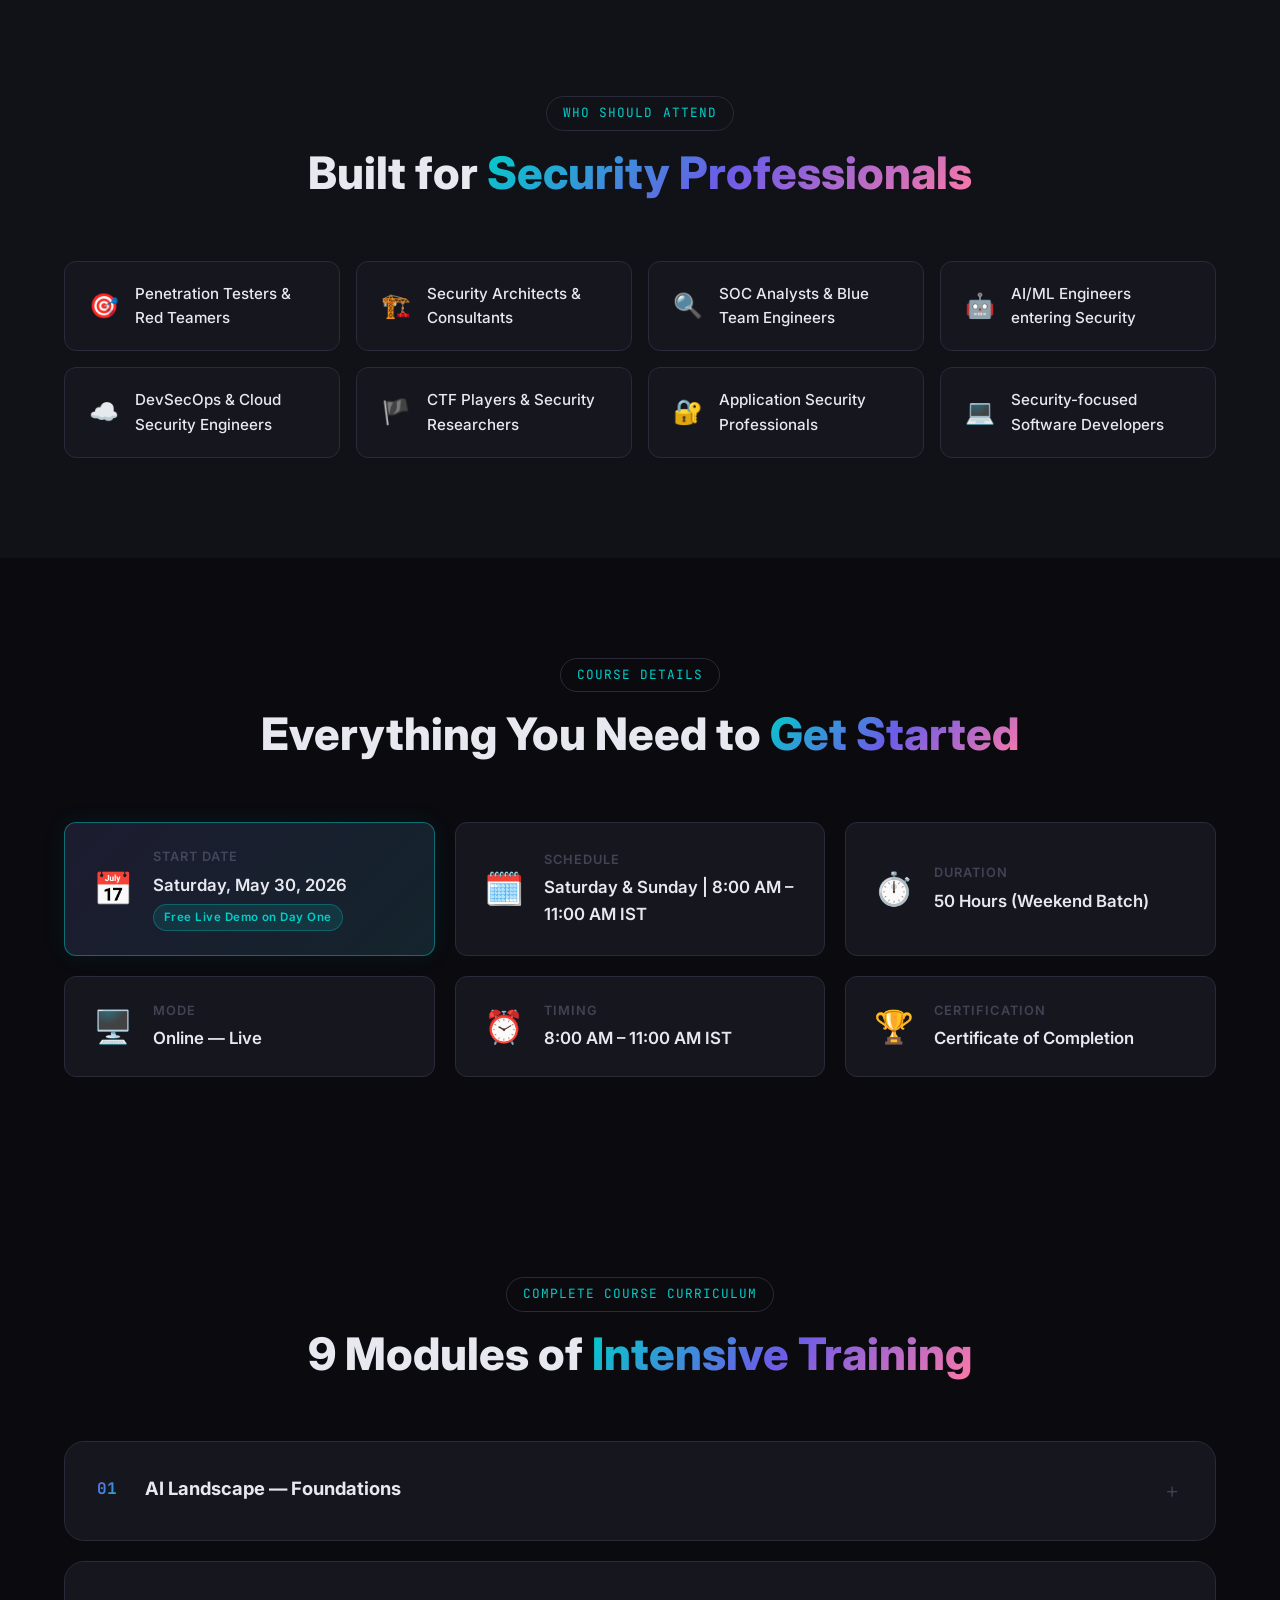
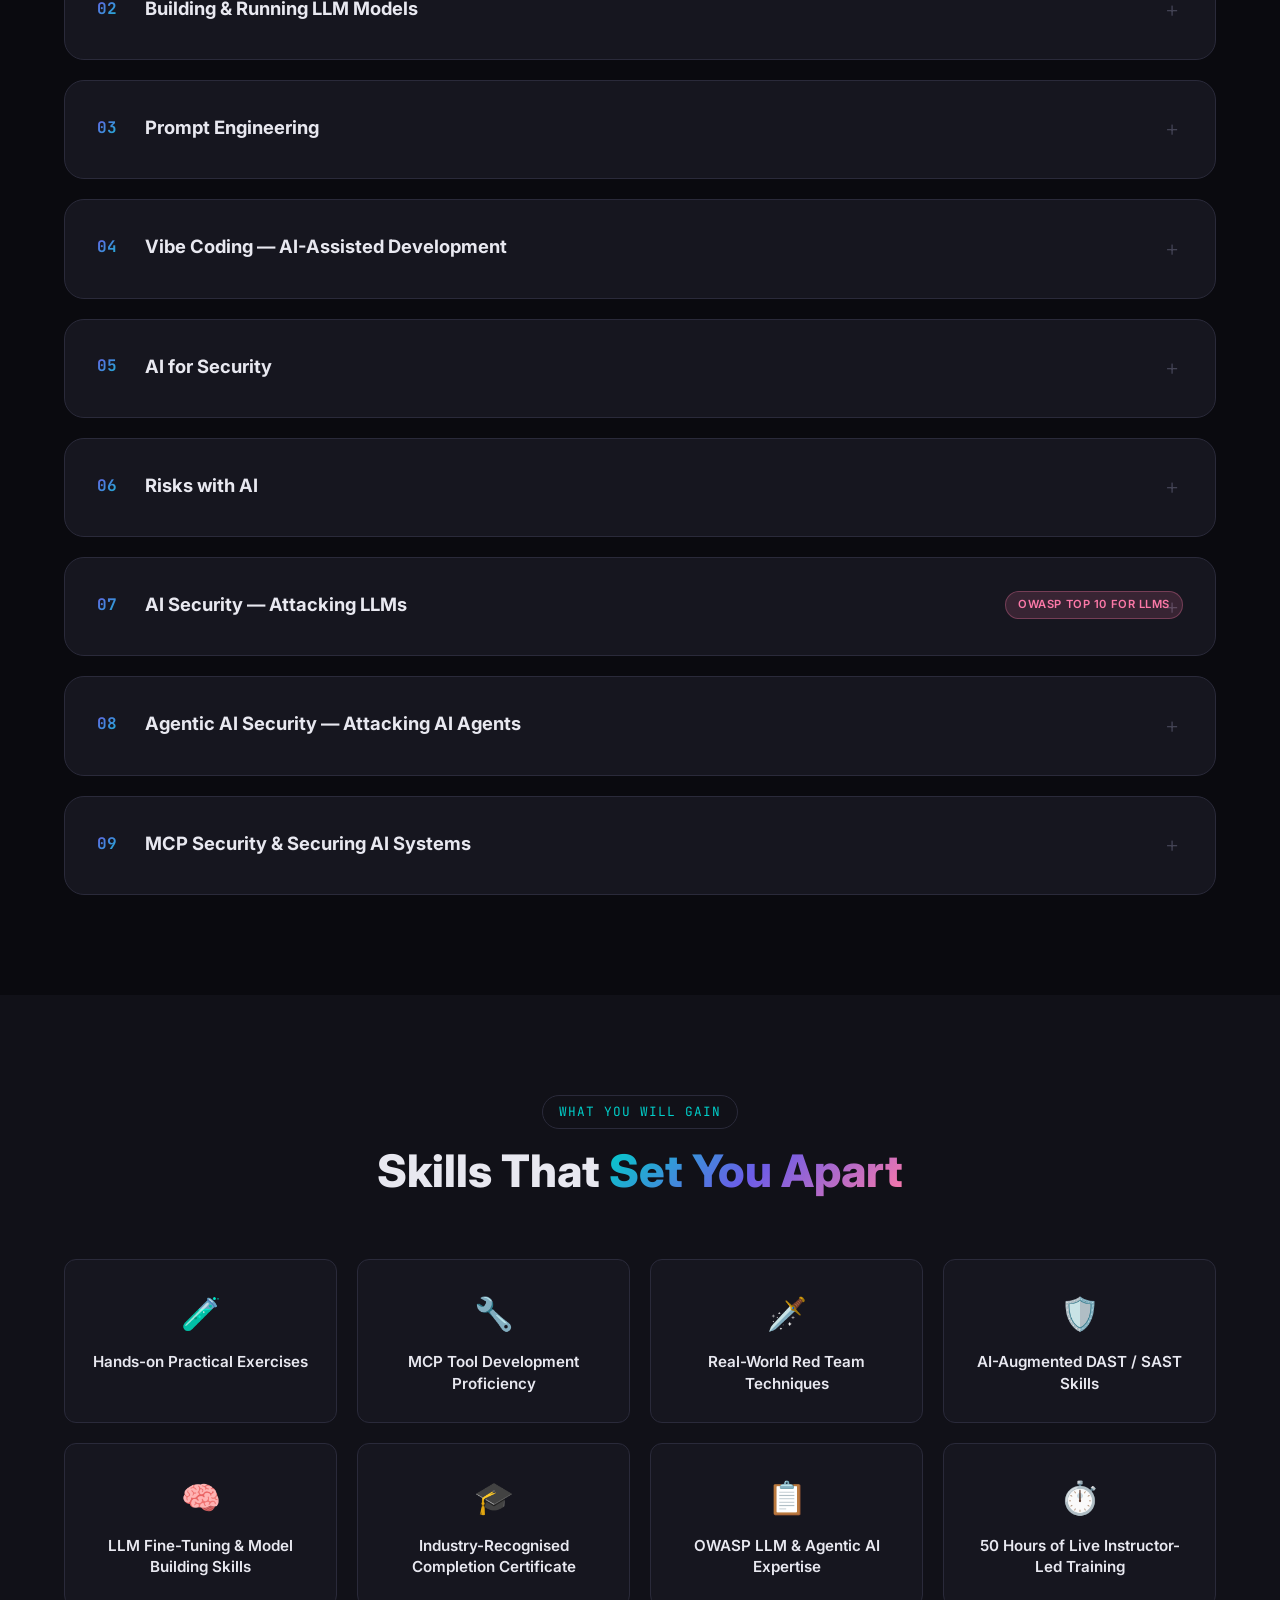
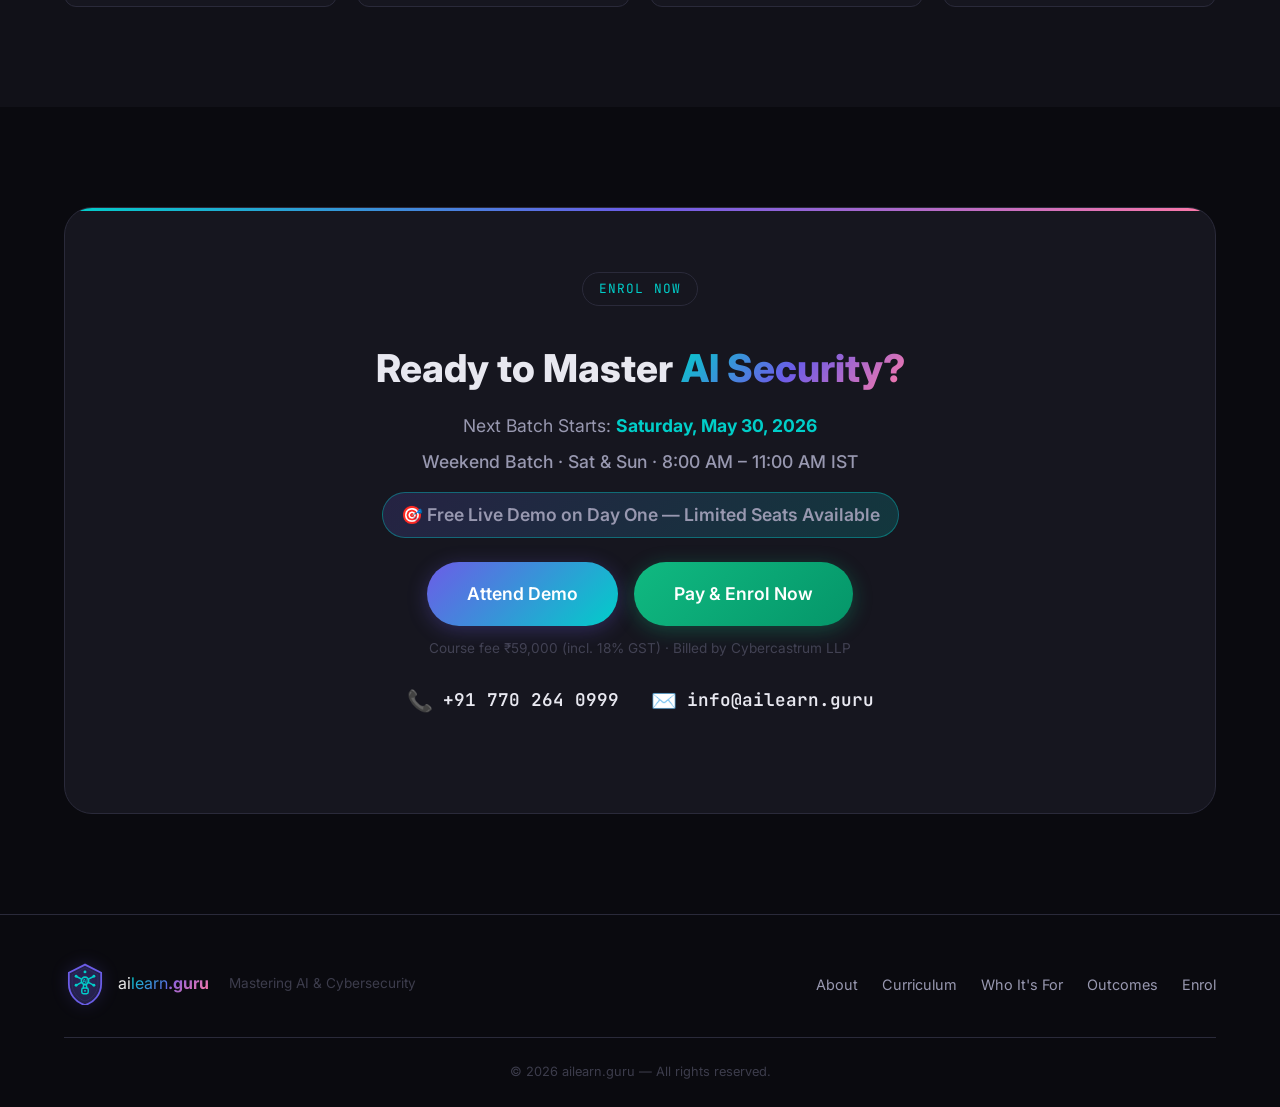
==== commit 0c5b4df3: "Shorten demo CTA to "Attend Demo" Co-Authored-By: Claude Opus 4.7 (1M context) <noreply@anthropic.co" ====
--- a/index.html
+++ b/index.html
@@ -441,7 +441,7 @@
                     <p class="enrol-schedule">Weekend Batch · Sat &amp; Sun · 8:00 AM – 11:00 AM IST</p>
                     <p class="enrol-demo">🎯 Free Live Demo on Day One — Limited Seats Available</p>
                     <div class="enrol-actions">
-                        <a href="register.html" class="btn btn-primary btn-large">Reserve to Attend Demo</a>
+                        <a href="register.html" class="btn btn-primary btn-large">Attend Demo</a>
                         <a href="https://rzp.io/rzp/ailearnmay30" class="btn btn-pay btn-large" target="_blank" rel="noopener">Pay &amp; Enrol Now</a>
                     </div>
                     <p class="enrol-fee">Course fee ₹59,000 (incl. 18% GST) · Billed by Cybercastrum LLP</p>
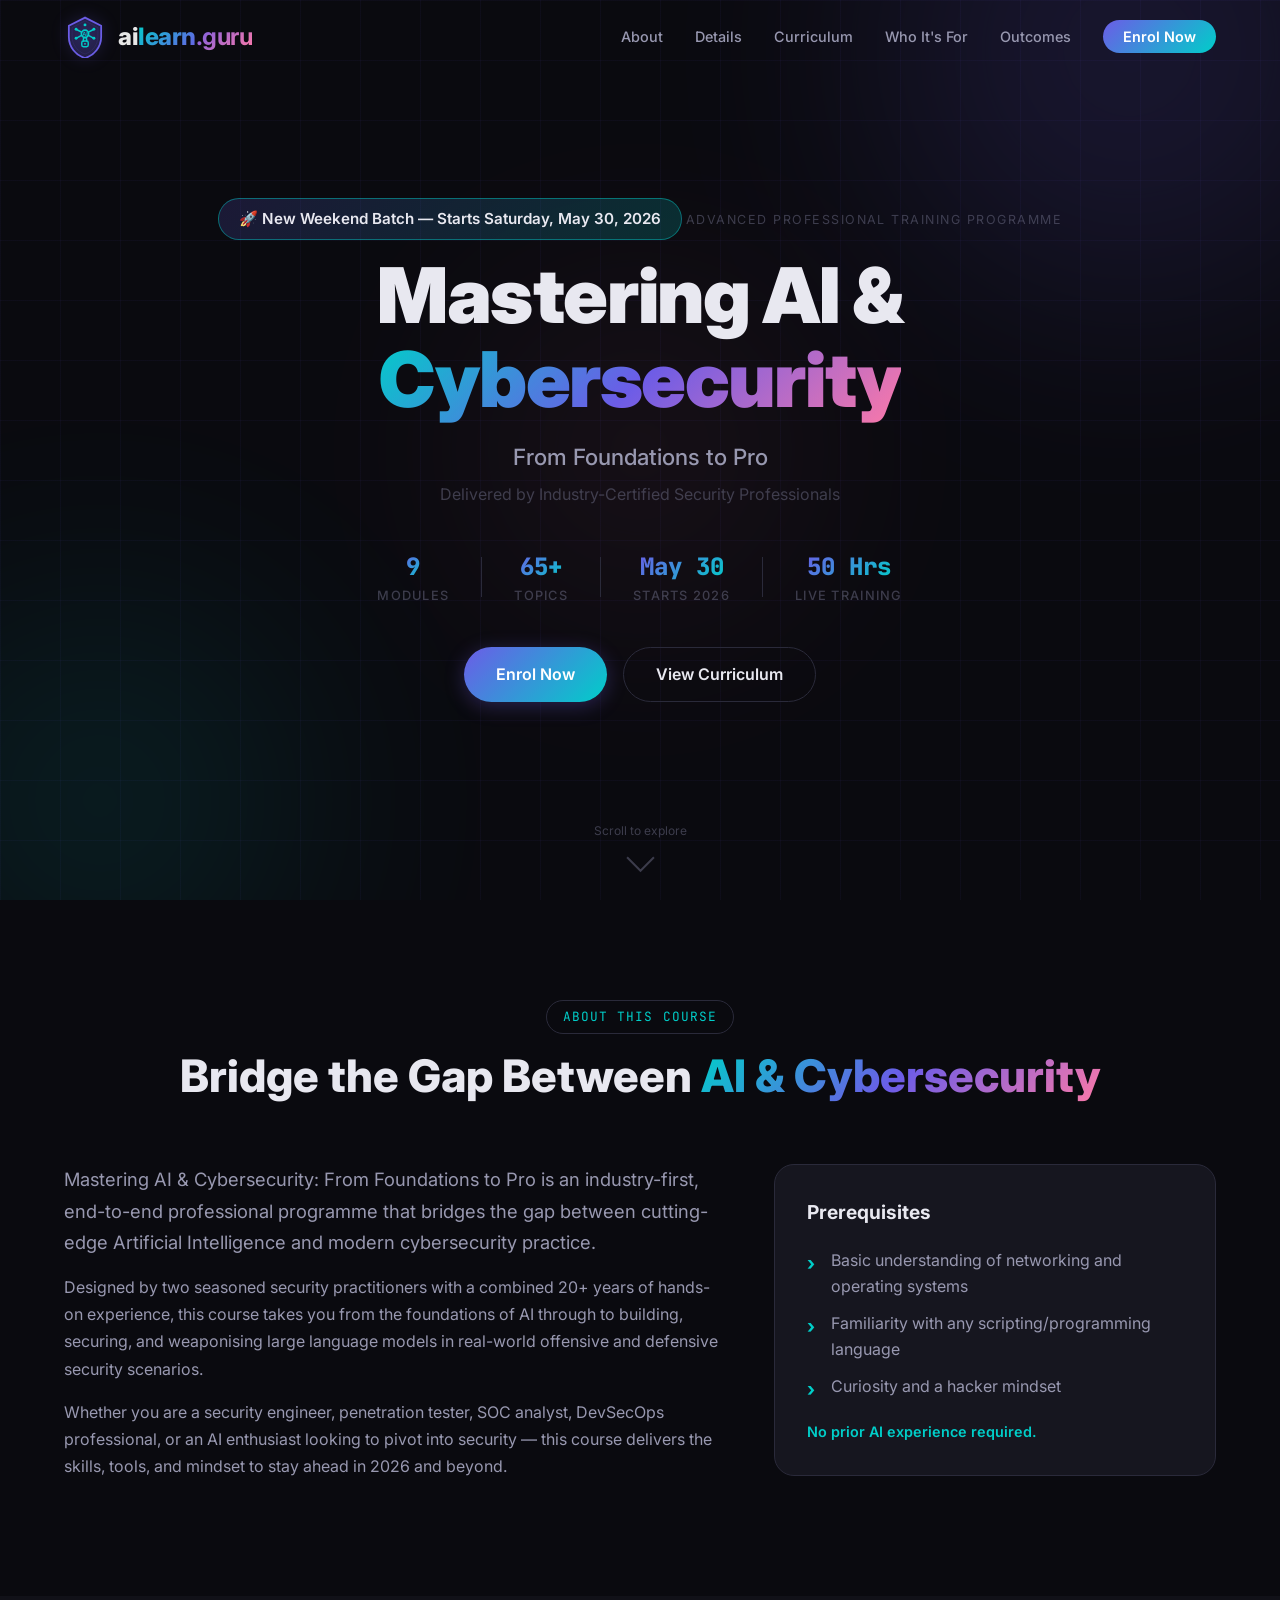
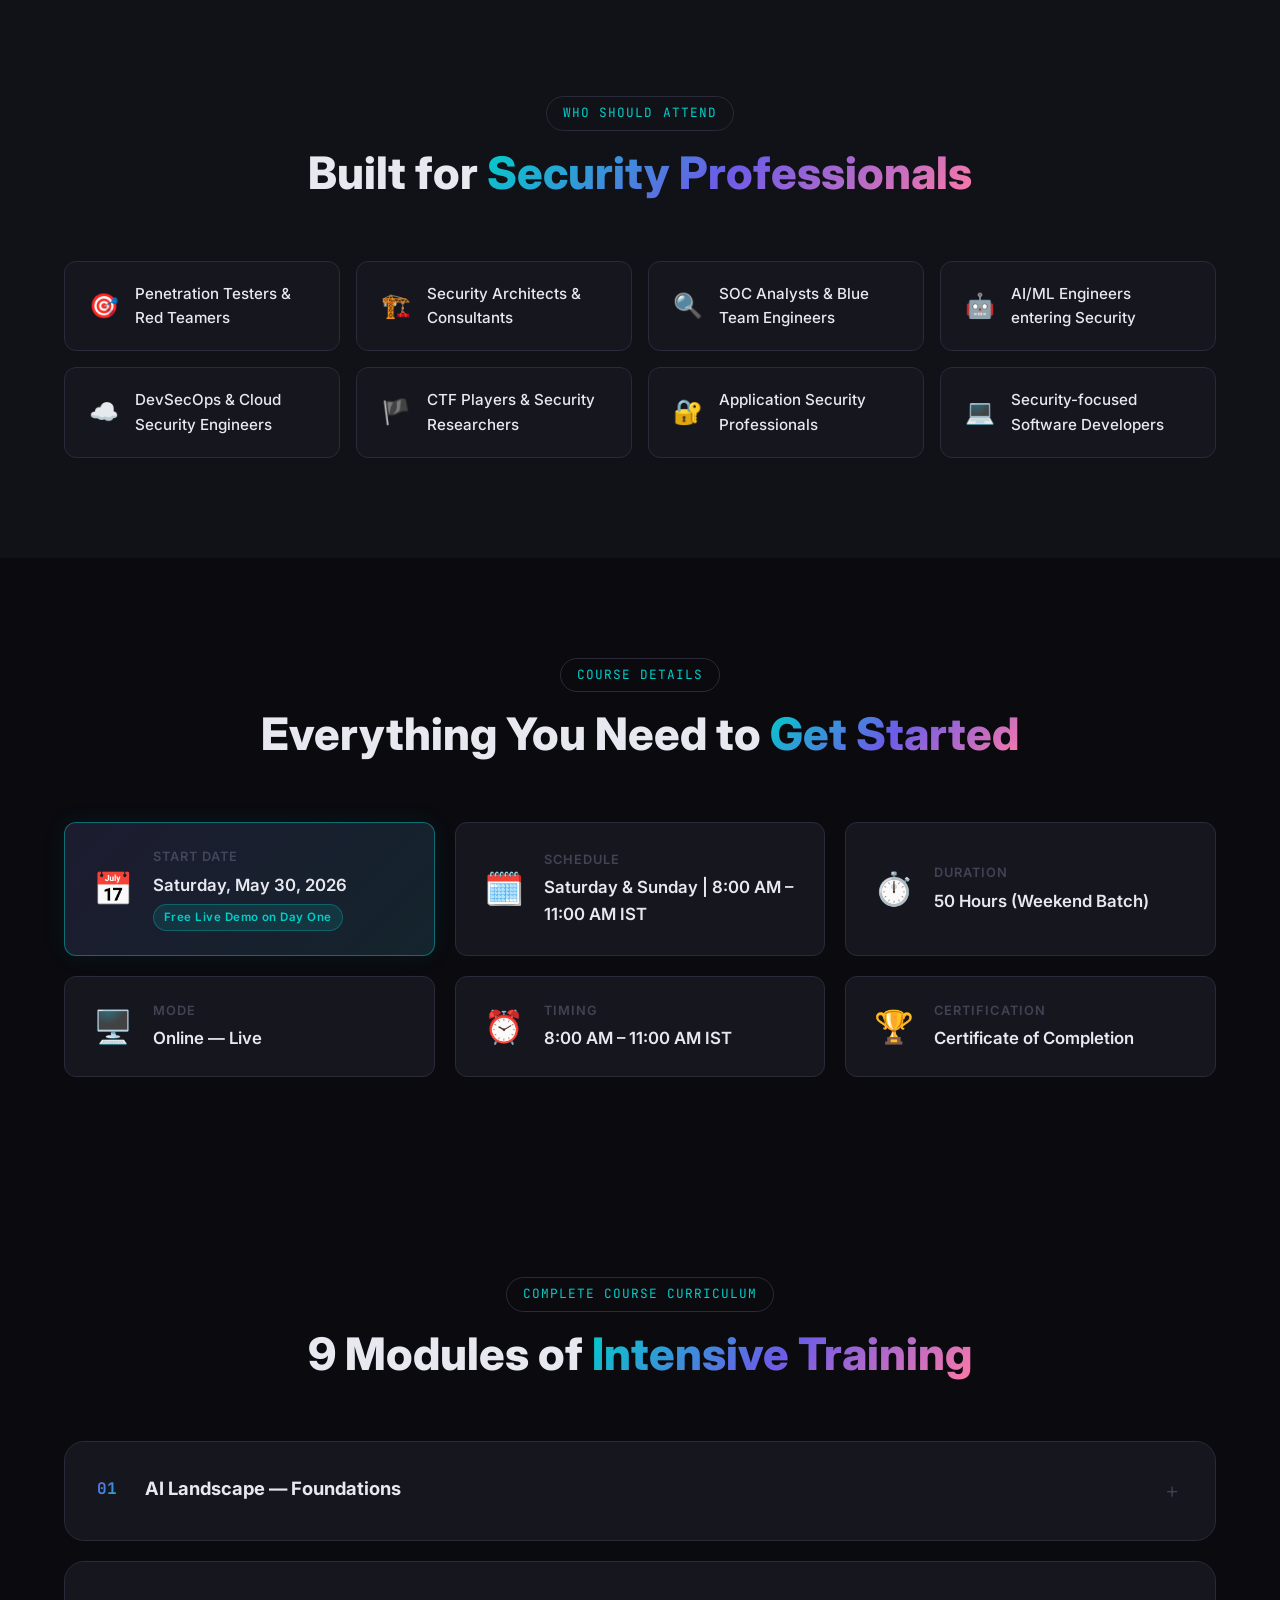
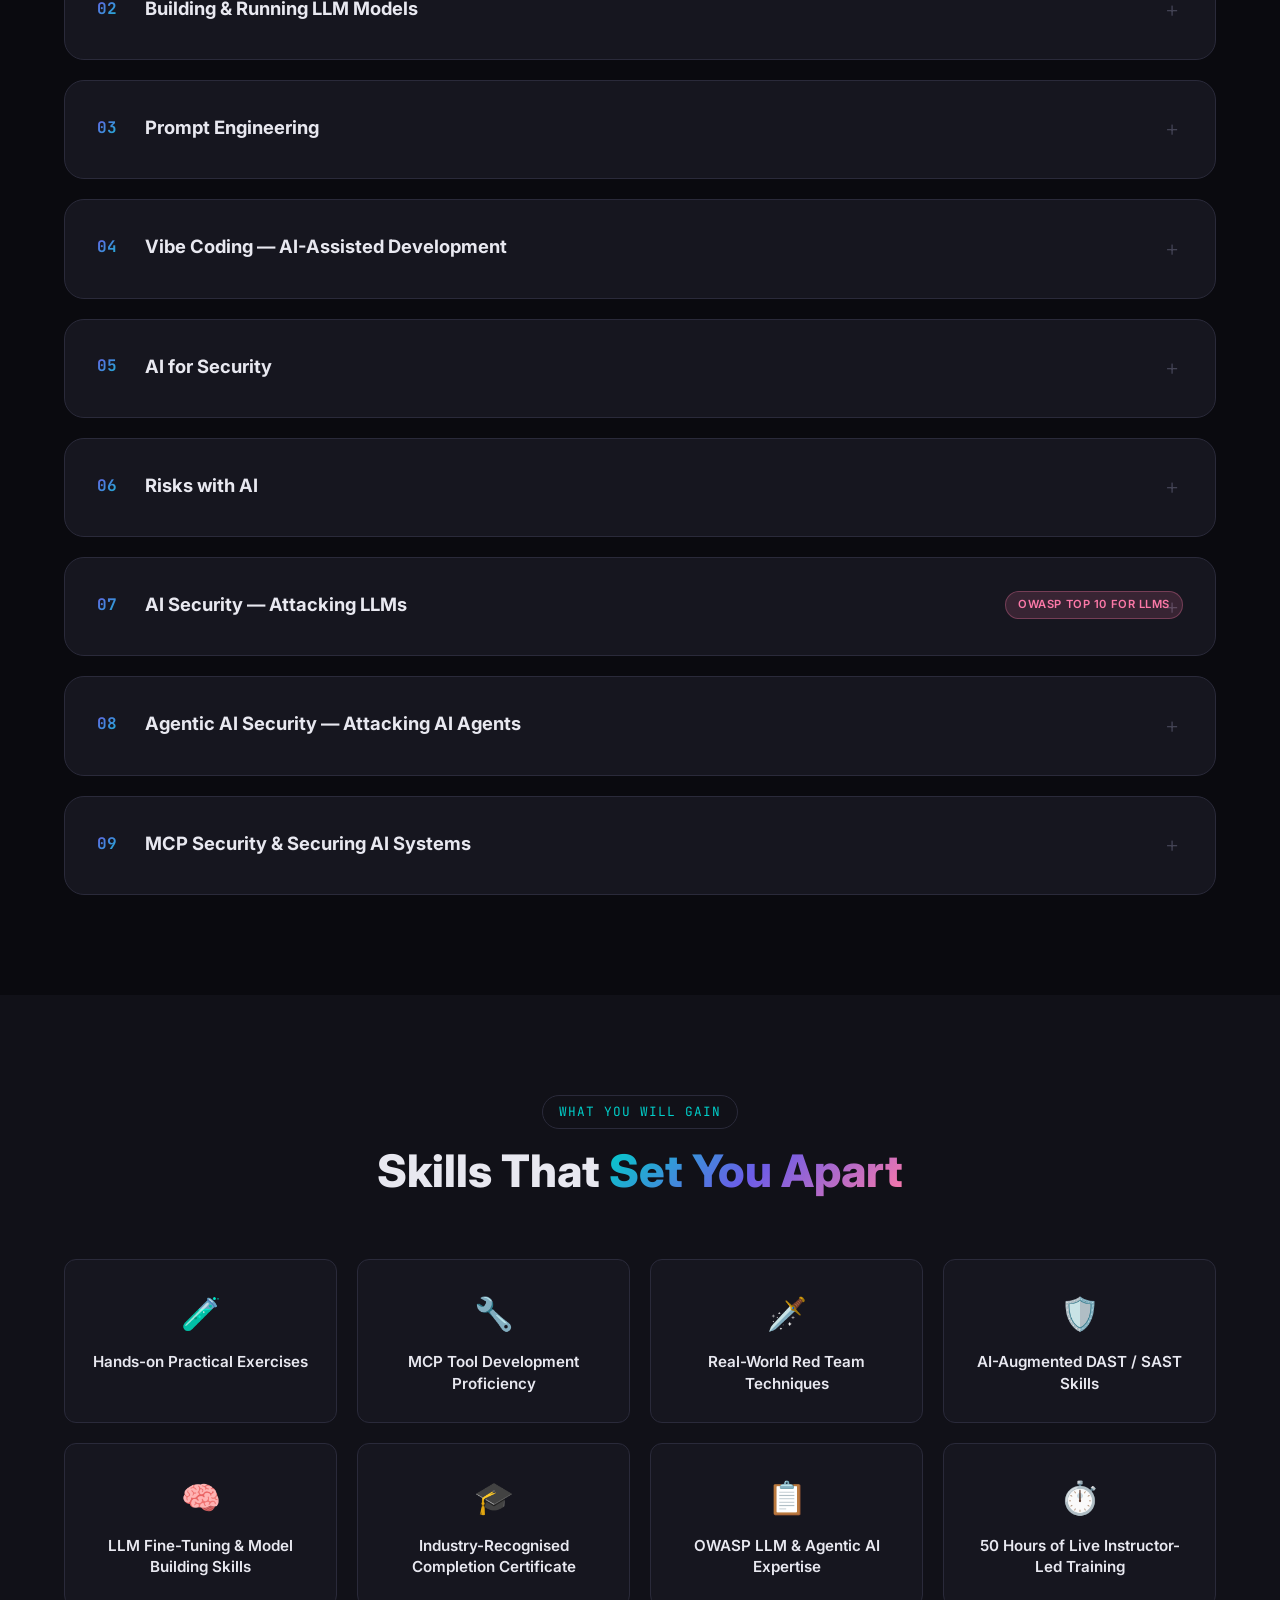
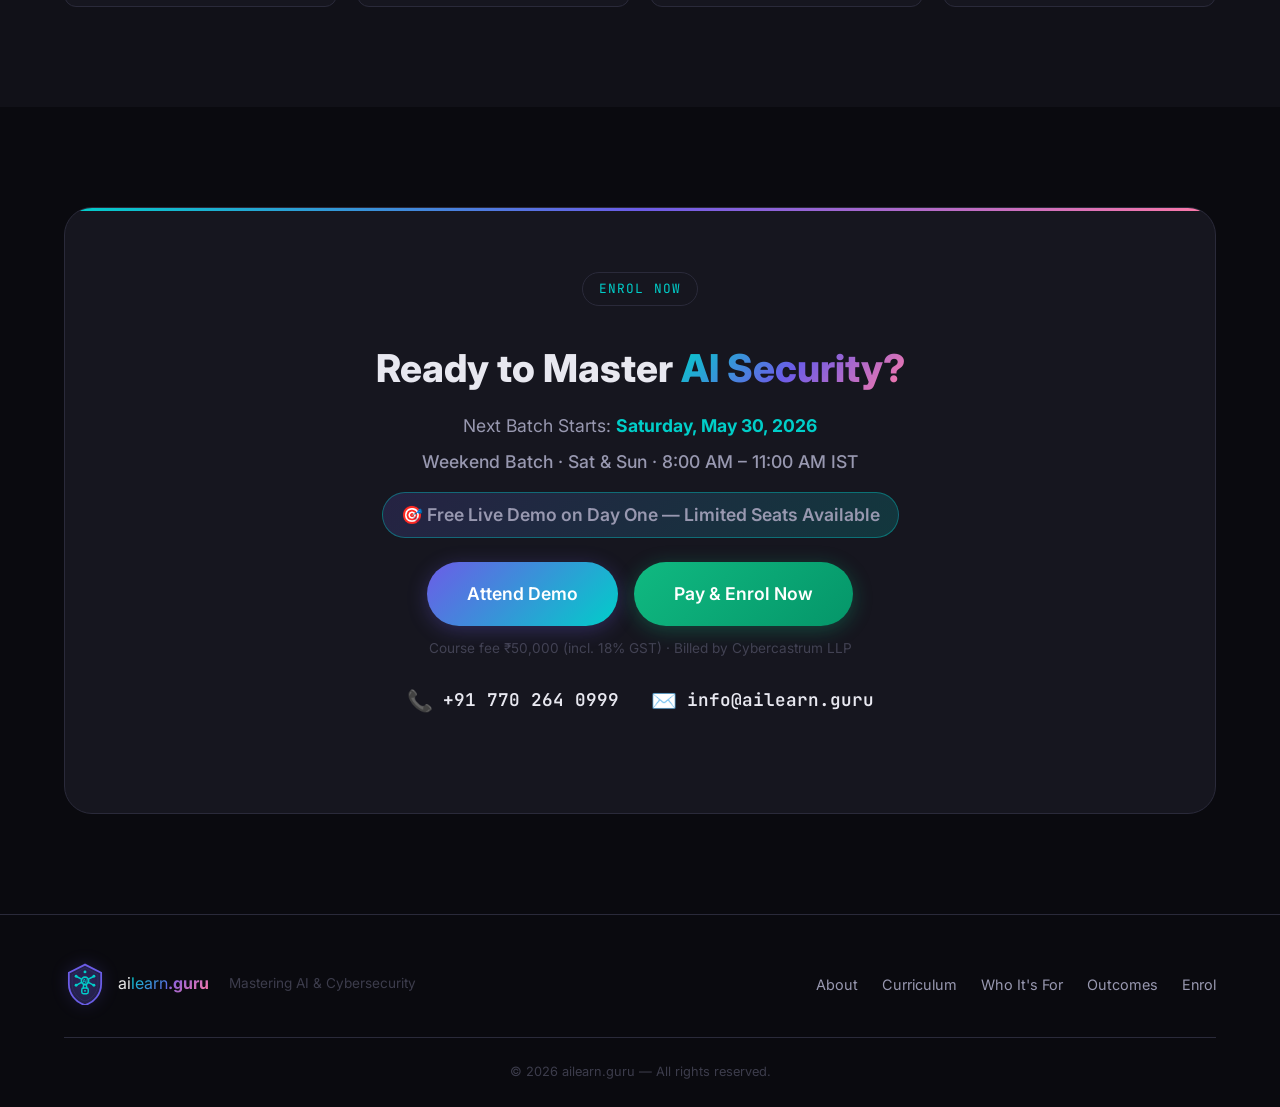
==== commit 755820e1: "Update course fee display to Rs.50,000 (all-inclusive) Course fee is now Rs.50,000 inclusive of 18% " ====
--- a/index.html
+++ b/index.html
@@ -444,7 +444,7 @@
                         <a href="register.html" class="btn btn-primary btn-large">Attend Demo</a>
                         <a href="https://rzp.io/rzp/ailearnmay30" class="btn btn-pay btn-large" target="_blank" rel="noopener">Pay &amp; Enrol Now</a>
                     </div>
-                    <p class="enrol-fee">Course fee ₹59,000 (incl. 18% GST) · Billed by Cybercastrum LLP</p>
+                    <p class="enrol-fee">Course fee ₹50,000 (incl. 18% GST) · Billed by Cybercastrum LLP</p>
                     <div class="contact-methods">
                         <a href="tel:+917702640999" class="contact-item">
                             <span class="contact-icon">📞</span>
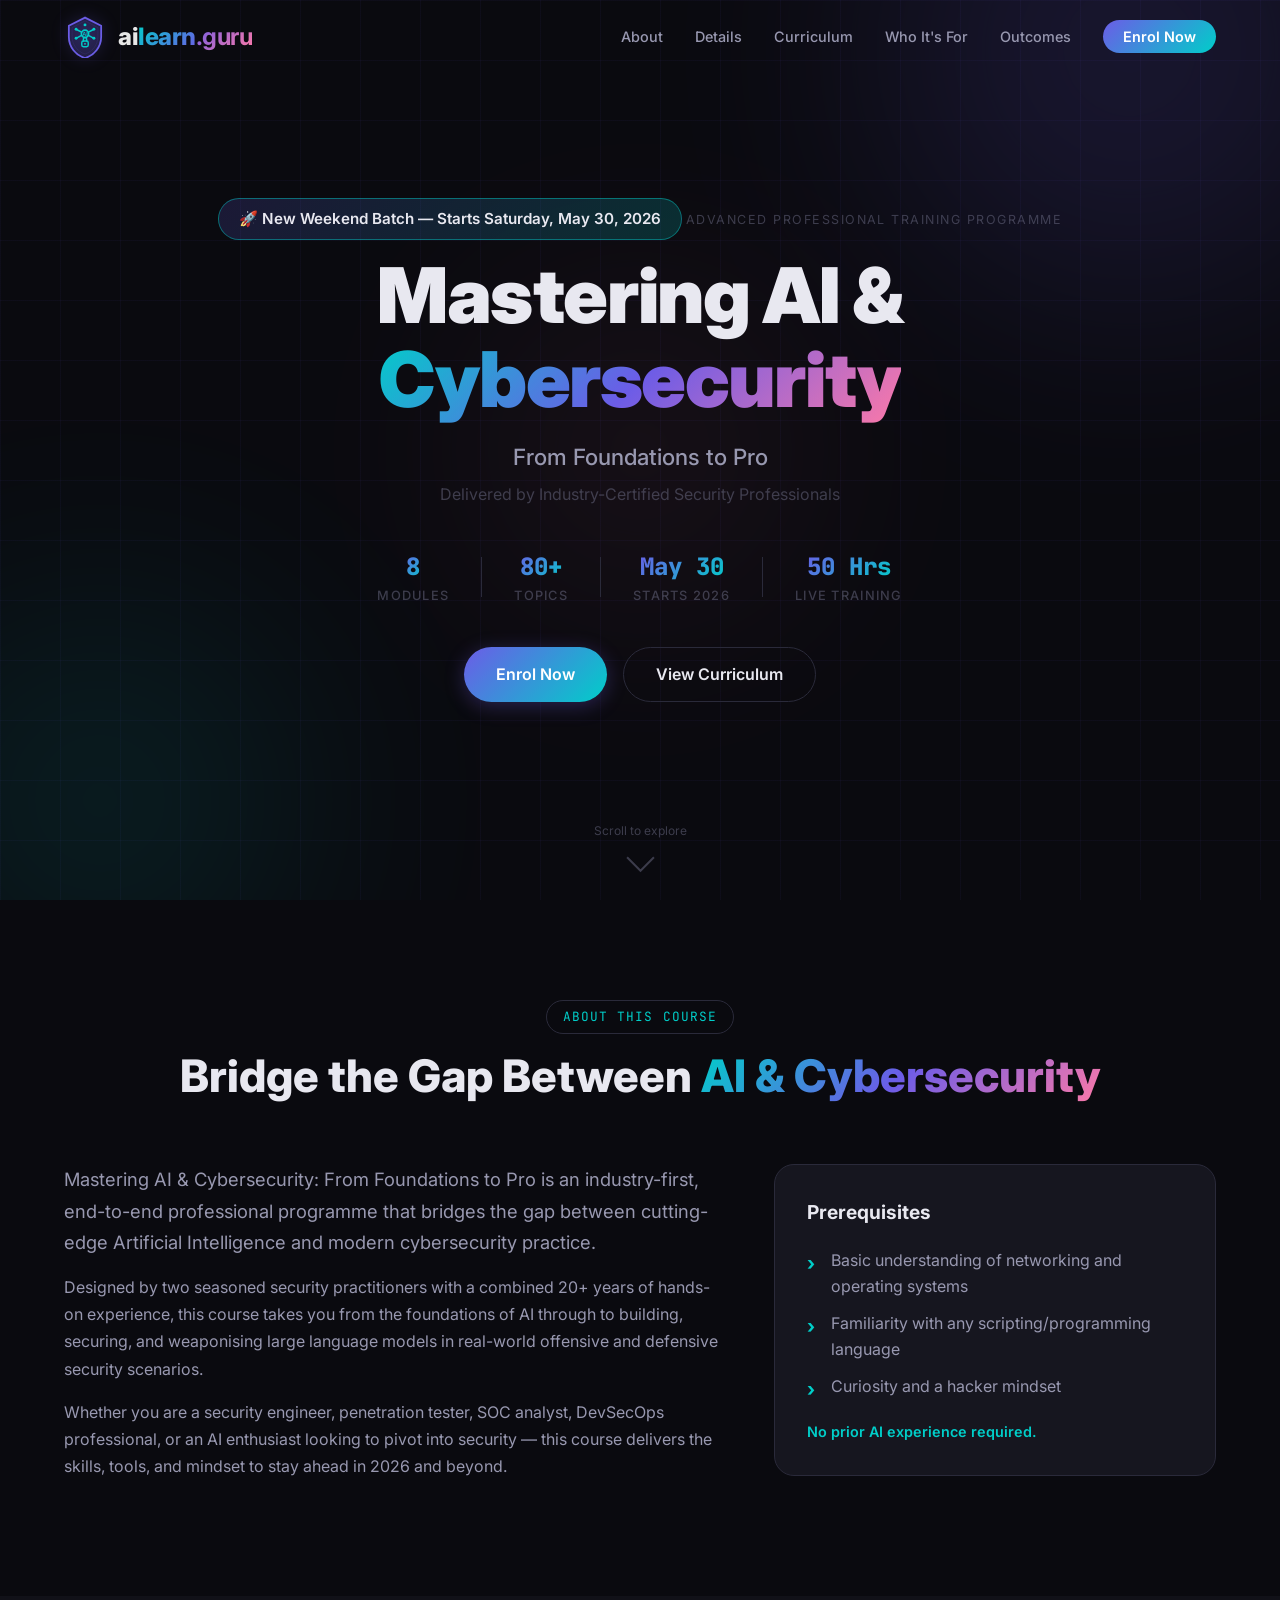
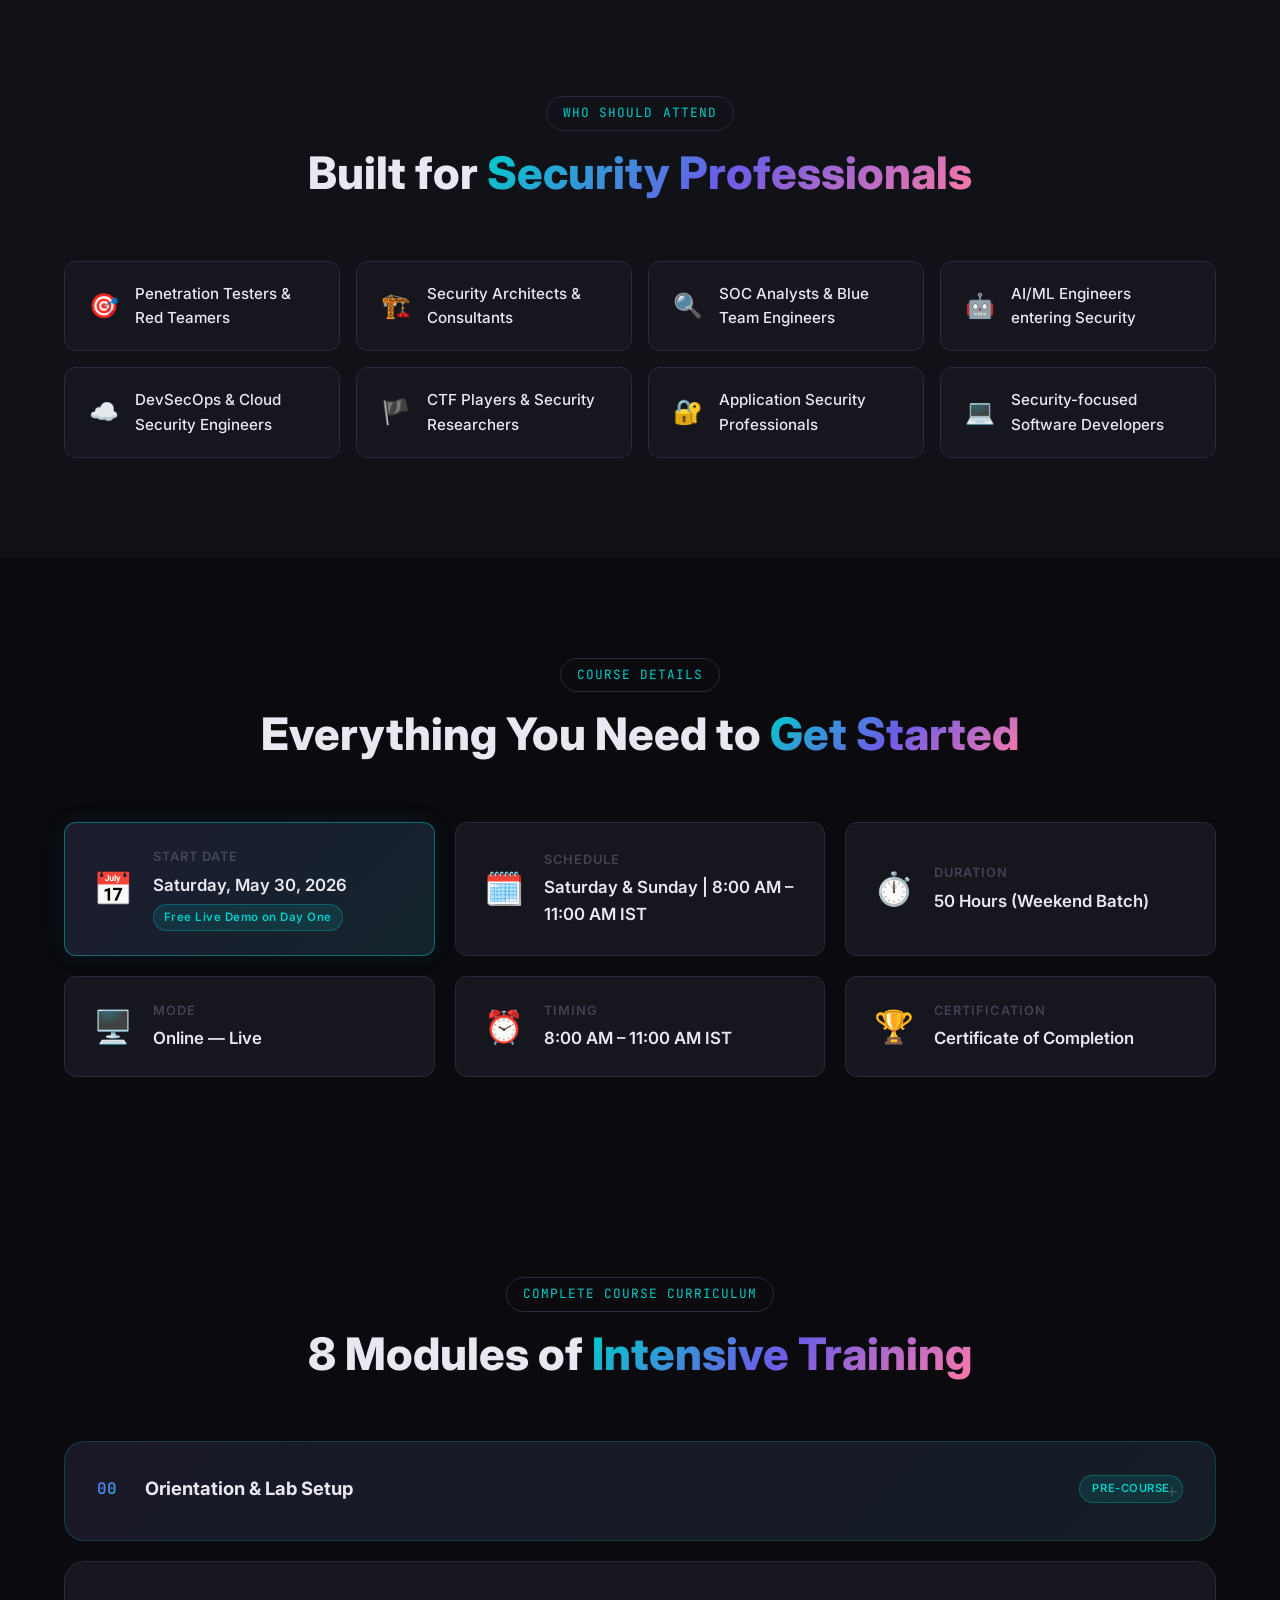
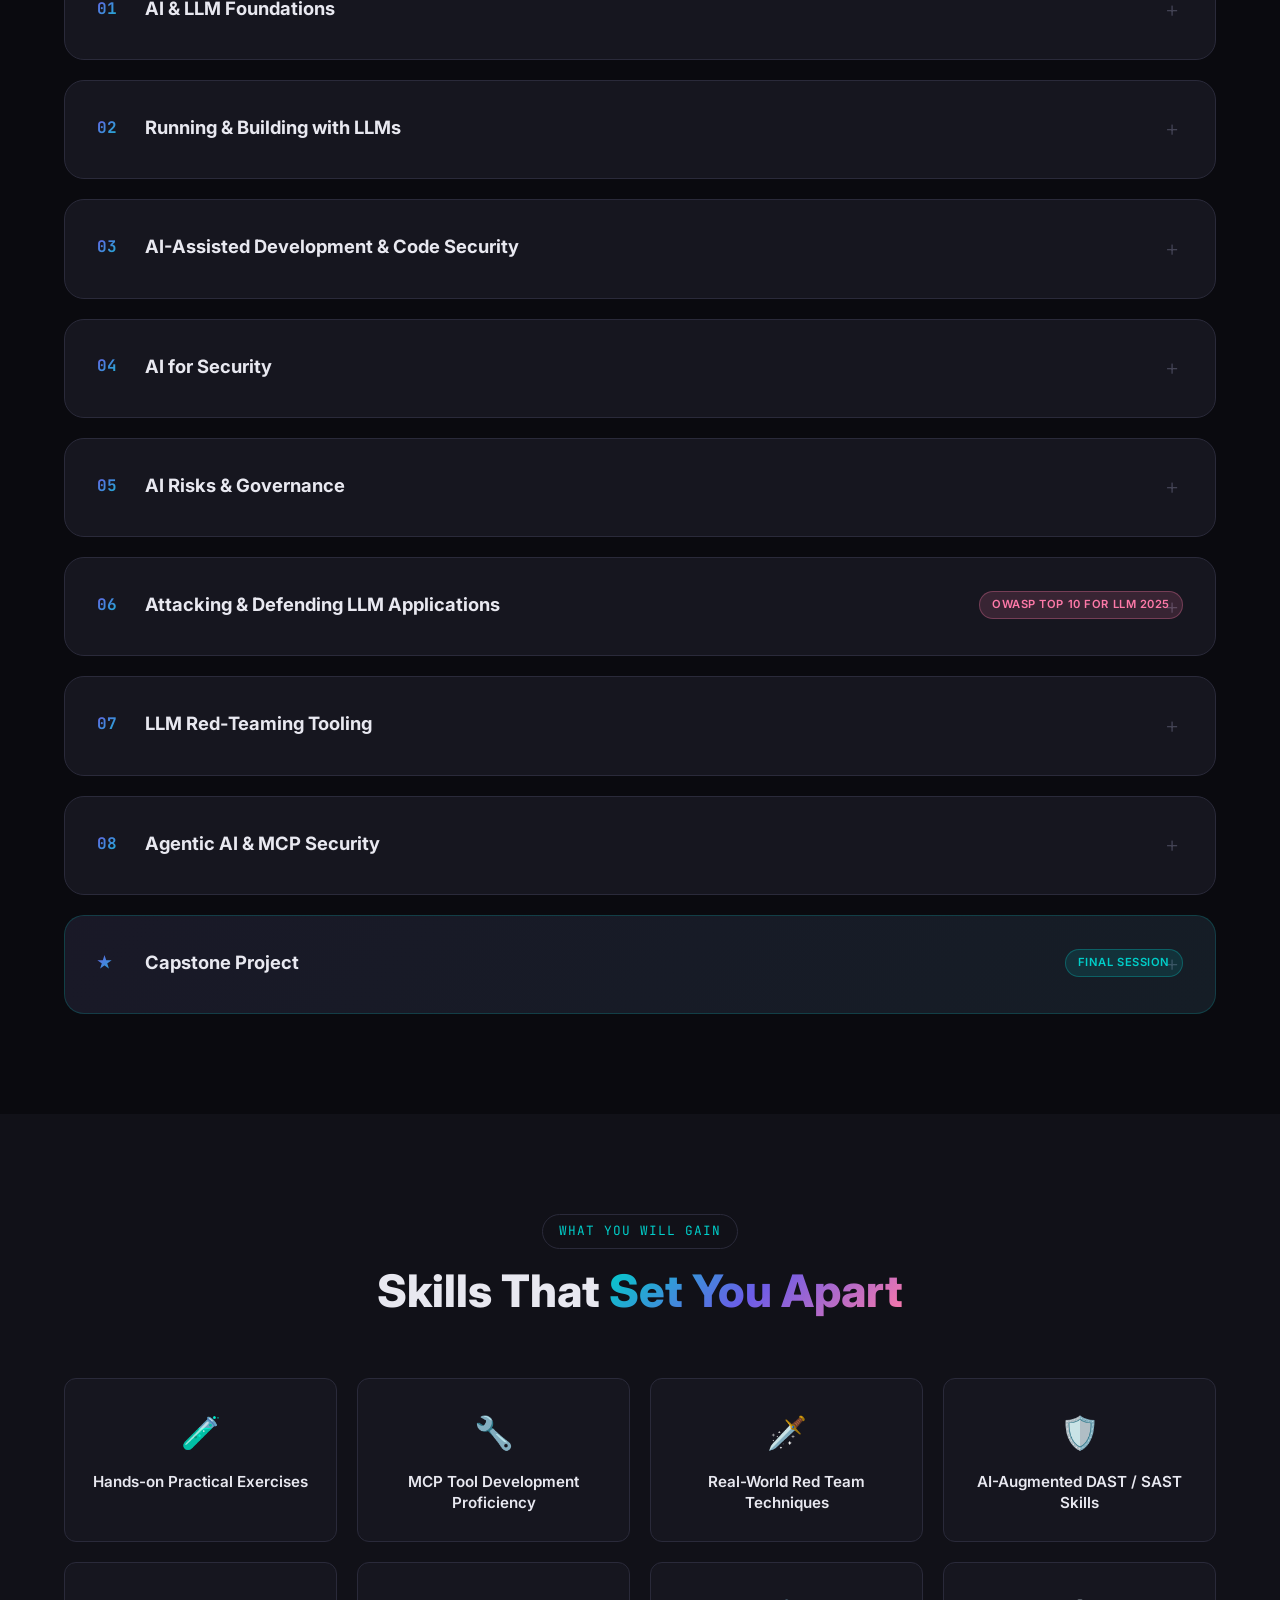
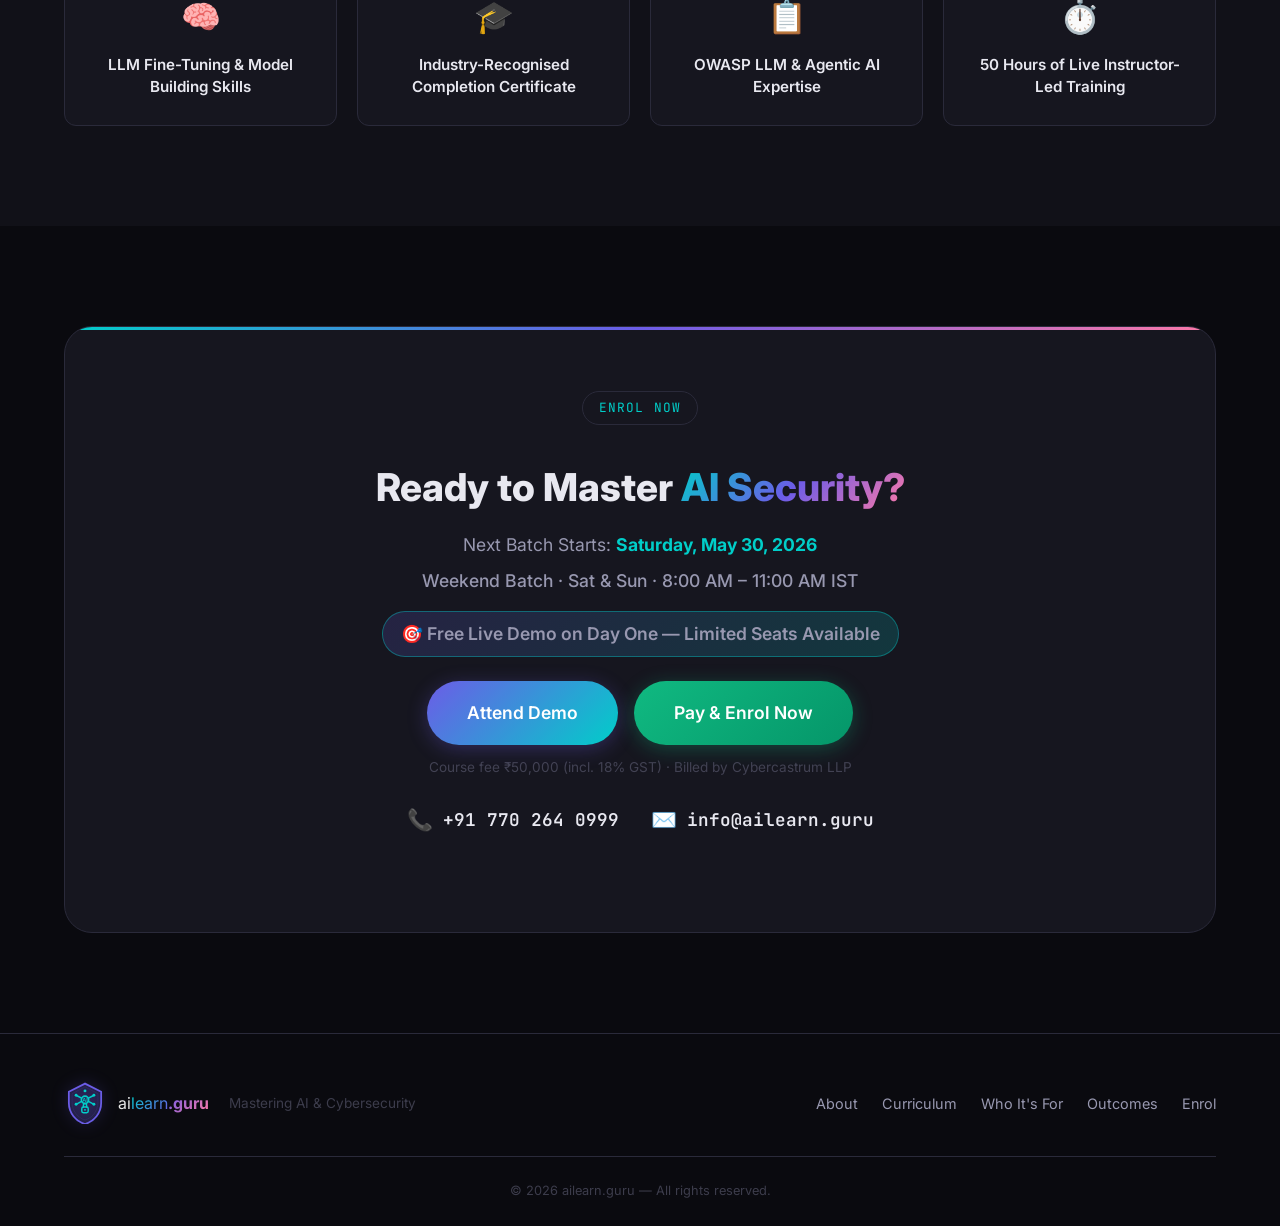
==== commit 145be5dd: "Rewrite curriculum with new 8-module syllabus (Weekend Batch C3) - Replaced 9 modules with new 8-mod" ====
--- a/index.html
+++ b/index.html
@@ -4,7 +4,7 @@
     <meta charset="UTF-8">
     <meta name="viewport" content="width=device-width, initial-scale=1.0">
     <title>Mastering AI & Cybersecurity: From Foundations to Pro | ailearn.guru</title>
-    <meta name="description" content="Mastering AI & Cybersecurity — From Foundations to Pro. 9 Modules, 65+ Topics, 50 Hours Live Training. New Weekend Batch starts Saturday, May 30, 2026 — Sat & Sun, 8–11 AM IST.">
+    <meta name="description" content="Mastering AI & Cybersecurity — From Foundations to Pro. 8 Modules, 80+ Topics, 50 Hours Live Training. New Weekend Batch starts Saturday, May 30, 2026 — Sat & Sun, 8–11 AM IST.">
     <link rel="preconnect" href="https://fonts.googleapis.com">
     <link rel="preconnect" href="https://fonts.gstatic.com" crossorigin>
     <link href="https://fonts.googleapis.com/css2?family=Inter:wght@300;400;500;600;700;800;900&family=JetBrains+Mono:wght@400;500;600&display=swap" rel="stylesheet">
@@ -49,12 +49,12 @@
             <p class="hero-desc">Delivered by Industry-Certified Security Professionals</p>
             <div class="hero-stats">
                 <div class="stat">
-                    <span class="stat-number">9</span>
+                    <span class="stat-number">8</span>
                     <span class="stat-label">Modules</span>
                 </div>
                 <div class="stat-divider"></div>
                 <div class="stat">
-                    <span class="stat-number">65+</span>
+                    <span class="stat-number">80+</span>
                     <span class="stat-label">Topics</span>
                 </div>
                 <div class="stat-divider"></div>
@@ -209,26 +209,41 @@
         <div class="container">
             <div class="section-header">
                 <span class="section-tag">Complete Course Curriculum</span>
-                <h2>9 Modules of <span class="gradient-text">Intensive Training</span></h2>
+                <h2>8 Modules of <span class="gradient-text">Intensive Training</span></h2>
             </div>
 
             <div class="modules-grid">
+                <!-- Orientation -->
+                <div class="module-card module-card-aside" data-module="00">
+                    <div class="module-header">
+                        <span class="module-number">00</span>
+                        <h3>Orientation &amp; Lab Setup</h3>
+                        <span class="module-badge module-badge-aside">Pre-Course</span>
+                    </div>
+                    <ul class="module-topics">
+                        <li>Install and verify course software; connect to the course lab</li>
+                        <li>Set up Google Colab, Hugging Face, and GitHub accounts</li>
+                    </ul>
+                </div>
+
                 <!-- Module 01 -->
                 <div class="module-card" data-module="01">
                     <div class="module-header">
                         <span class="module-number">01</span>
-                        <h3>AI Landscape — Foundations</h3>
-                    </div>
-                    <ul class="module-topics">
-                        <li>Human Intelligence vs. Artificial Intelligence</li>
-                        <li>Machine Learning (ML) & Supervised / Unsupervised Learning</li>
-                        <li>Neural Networks & Deep Learning Concepts</li>
-                        <li>Generative AI — Labs: Text, Image & Music Generation</li>
-                        <li>Agentic AI & AI Agents — Architecture & Use Cases</li>
-                        <li>Retrieval-Augmented Generation (RAG)</li>
-                        <li>Model Context Protocol (MCP) — Introduction</li>
-                        <li>Running LLMs Locally — Ollama, LM Studio & llama.cpp Setup</li>
-                        <li>Choosing the Right LLM — Parameters, Quantisation & Hardware Requirements</li>
+                        <h3>AI &amp; LLM Foundations</h3>
+                    </div>
+                    <ul class="module-topics">
+                        <li>AI landscape: ML (supervised / unsupervised), neural networks, deep learning, generative &amp; agentic AI</li>
+                        <li>Model infrastructure: CPU vs GPU, VRAM, parameters, quantisation; where to run (laptop, Colab, HF Spaces, Vast.ai) and cost traps</li>
+                        <li><span class="topic-handson">Hands-on</span>Run your first model with Ollama</li>
+                        <li>ML for security: decision trees &amp; Random Forest; intrusion detection on CIC-IDS2017</li>
+                        <li>Metrics: confusion matrix, precision/recall, false positives; small neural network for packet classification; when ML beats an LLM</li>
+                        <li><span class="topic-handson">Hands-on</span>IDS notebook</li>
+                        <li>LLM internals: tokens &amp; tokenisation (BPE, WordPiece), embeddings, attention, next-token prediction</li>
+                        <li>Sampling (temperature, top-k, top-p); context window and overflow strategies</li>
+                        <li>Training lifecycle: dataset curation, pre-training, fine-tuning, RLHF</li>
+                        <li>Current LLM/SLM families; choosing a model for your hardware</li>
+                        <li><span class="topic-handson">Hands-on</span>Tokeniser, embedding visualiser &amp; sampling experiments in LM Studio</li>
                     </ul>
                 </div>
 
@@ -236,18 +251,17 @@
                 <div class="module-card" data-module="02">
                     <div class="module-header">
                         <span class="module-number">02</span>
-                        <h3>Building & Running LLM Models</h3>
-                    </div>
-                    <ul class="module-topics">
-                        <li>What is a Large Language Model (LLM)?</li>
-                        <li>Dataset Curation & Preparation</li>
-                        <li>Tokenisation — BPE, WordPiece & Byte-Level</li>
-                        <li>Pre-Training, Fine-Tuning & RLHF</li>
-                        <li>Running LLMs on GPU vs. CPU — Performance Benchmarking</li>
-                        <li>Deploying LLMs via REST API — Ollama, vLLM & HuggingFace Inference</li>
-                        <li>Quantisation Formats — GGUF, GPTQ, AWQ Explained</li>
-                        <li>Building an Intrusion Detection System with LLMs</li>
-                        <li>Survey of Leading LLM & SLM Models (GPT-4, Gemini, Llama, Qwen, Mistral)</li>
+                        <h3>Running &amp; Building with LLMs</h3>
+                    </div>
+                    <ul class="module-topics">
+                        <li>Serving locally: Ollama in depth (CLI, Modelfile, system prompts, custom models, publishing), LM Studio, llama.cpp</li>
+                        <li>Model formats: GGUF, GPTQ, AWQ — what to download for which hardware</li>
+                        <li><span class="topic-handson">Hands-on</span>Build the "AppSec Guru" custom model</li>
+                        <li>LLM APIs: REST generate / chat, OpenAI-compatible APIs, vLLM, Python clients</li>
+                        <li>Front-ends: Streamlit, Open WebUI; exposing a model safely</li>
+                        <li><span class="topic-handson">Hands-on</span>Streamlit chat app on top of AppSec Guru</li>
+                        <li>Prompt engineering: anatomy (persona, task, context, format, tone, constraints); zero / one / few-shot; chain-of-thought; tree-of-thought; system vs user prompts</li>
+                        <li><span class="topic-handson">Hands-on</span>Write, compare &amp; refine prompts for security tasks with a local model</li>
                     </ul>
                 </div>
 
@@ -255,15 +269,18 @@
                 <div class="module-card" data-module="03">
                     <div class="module-header">
                         <span class="module-number">03</span>
-                        <h3>Prompt Engineering</h3>
-                    </div>
-                    <ul class="module-topics">
-                        <li>Anatomy of a Prompt — Components & Best Practices</li>
-                        <li>System Prompts vs. User Prompts</li>
-                        <li>Few-Shot, Chain-of-Thought & Tree-of-Thought Prompting</li>
-                        <li>Function Calling & Tool Use in LLMs</li>
-                        <li>Running LLMs Interactively — CLI, Web UI (Open WebUI) & API Clients</li>
-                        <li>Guardrails — Input & Output Validation</li>
+                        <h3>AI-Assisted Development &amp; Code Security</h3>
+                    </div>
+                    <ul class="module-topics">
+                        <li>AI coding assistants: Cursor, GitHub Copilot, Continue with local models, Claude Code</li>
+                        <li>Building full applications with AI; secure prompts for code generation; shift-left; human-in-the-loop</li>
+                        <li><span class="topic-handson">Hands-on</span>Generate a banking app with AI</li>
+                        <li>Auditing AI-generated code: hard-coded secrets, XSS, SQL injection, root containers, vulnerable images &amp; dependencies</li>
+                        <li>Trivy, Semgrep &amp; Gitleaks with LLM triage; local vs cloud models for code review; agent Skills (Skills.md) for repeatable scans</li>
+                        <li><span class="topic-handson">Hands-on</span>Build &amp; Break — find and fix the flaws in the generated app</li>
+                        <li>AI in CI/CD: a GitHub Actions pipeline with AI-assisted security gates</li>
+                        <li>Reducing false positives; reporting; enterprise options</li>
+                        <li><span class="topic-handson">Hands-on</span>Skills-based scanner and a CI pipeline that fails on findings</li>
                     </ul>
                 </div>
 
@@ -271,14 +288,16 @@
                 <div class="module-card" data-module="04">
                     <div class="module-header">
                         <span class="module-number">04</span>
-                        <h3>Vibe Coding — AI-Assisted Development</h3>
-                    </div>
-                    <ul class="module-topics">
-                        <li>Introduction to AI-Powered Code Generation</li>
-                        <li>Building Full Applications with AI Assistants</li>
-                        <li>Analysing & Auditing AI-Generated Code</li>
-                        <li>Writing Secure Prompts for Code Generation</li>
-                        <li>Live Lab: Build & Break an AI-Generated App</li>
+                        <h3>AI for Security</h3>
+                    </div>
+                    <ul class="module-topics">
+                        <li>Threat modelling: STRIDE with AI; architecture diagrams as code (Mermaid); generating security requirements</li>
+                        <li>Threat-modelling AI systems with MITRE ATLAS; where AI fits in the secure SDLC</li>
+                        <li><span class="topic-handson">Hands-on</span>Threat model a web application and an LLM application</li>
+                        <li>DAST with AI: test plans mapped to OWASP / CWE; agentic DAST (Strix, Claude Code); custom scripts &amp; skills; Burp + LLM; rules of engagement</li>
+                        <li><span class="topic-handson">Hands-on</span>AI-driven DAST against a vulnerable banking application</li>
+                        <li>Mobile application analysis with JADX / MobSF and an LLM</li>
+                        <li><span class="topic-handson">Hands-on</span>Analyse an APK with a local model</li>
                     </ul>
                 </div>
 
@@ -286,19 +305,15 @@
                 <div class="module-card" data-module="05">
                     <div class="module-header">
                         <span class="module-number">05</span>
-                        <h3>AI for Security</h3>
-                    </div>
-                    <ul class="module-topics">
-                        <li>Running Local LLMs for Offline Security Analysis (Air-Gapped Environments)</li>
-                        <li>Threat Modelling with AI</li>
-                        <li>Secrets Scanning — AI-Enhanced Detection</li>
-                        <li>SAST (Static Analysis) & SCA with AI</li>
-                        <li>DAST (Dynamic Analysis) — AI-Powered Fuzzing & Testing</li>
-                        <li>DevSecOps Integration — AI in CI/CD Pipelines</li>
-                        <li>Secure Application Development Lifecycle</li>
-                        <li>Cloud Security — AI Monitoring & Anomaly Detection</li>
-                        <li>Mobile Application Security with AI Tooling</li>
-                        <li>Security Operations Centre (SOC) — AI Automation & Triage</li>
+                        <h3>AI Risks &amp; Governance</h3>
+                    </div>
+                    <ul class="module-topics">
+                        <li>Deepfakes: how they are made, detected, and used in fraud (ethics first)</li>
+                        <li>Shadow AI: risks, detection, and controls</li>
+                        <li><span class="topic-handson">Hands-on</span>Detect manipulated media; map Shadow AI in a sample organisation</li>
+                        <li>Model provenance; malicious model weights (pickle); safetensors; model scanning; AI-SBOM</li>
+                        <li>Regulation &amp; frameworks: EU AI Act, NIST AI RMF, ISO/IEC 42001</li>
+                        <li><span class="topic-handson">Hands-on</span>Scan and verify a downloaded model; build an AI-BOM</li>
                     </ul>
                 </div>
 
@@ -306,13 +321,24 @@
                 <div class="module-card" data-module="06">
                     <div class="module-header">
                         <span class="module-number">06</span>
-                        <h3>Risks with AI</h3>
-                    </div>
-                    <ul class="module-topics">
-                        <li>Deepfakes — Detection, Creation & Countermeasures</li>
-                        <li>Shadow AI — Risks of Unauthorised AI Tool Usage</li>
-                        <li>AI Supply Chain Risks & Model Provenance</li>
-                        <li>Regulatory Landscape — EU AI Act, NIST AI RMF</li>
+                        <h3>Attacking &amp; Defending LLM Applications</h3>
+                        <span class="module-badge">OWASP Top 10 for LLM 2025</span>
+                    </div>
+                    <ul class="module-topics">
+                        <li>Prompt injection, jailbreaks &amp; system-prompt leakage (LLM01, LLM07): direct injection, DAN, many-shot, adversarial suffixes</li>
+                        <li>Injection vs jailbreak vs leakage — same payload, different target</li>
+                        <li>Defences: input validation, intent classification, prompt hardening</li>
+                        <li><span class="topic-handson">Hands-on</span>Guessing-game levels and the SecureBank chatbot</li>
+                        <li>Indirect injection &amp; improper output handling (LLM01, LLM05, LLM06): hidden payloads in documents, URLs &amp; retrieved content</li>
+                        <li>XSS, SQL, command &amp; Markdown injection through model output; excessive agency</li>
+                        <li><span class="topic-handson">Hands-on</span>Poisoned résumé attack on an HR portal; output-handling labs</li>
+                        <li>Data leakage &amp; guardrails (LLM02, LLM09): Microsoft Presidio, NeMo Guardrails rails, LlamaGuard</li>
+                        <li>Bias, fairness, misinformation, overreliance &amp; hallucination</li>
+                        <li><span class="topic-handson">Hands-on</span>Add guardrails to the SecureBank chatbot</li>
+                        <li>Model-level risks (LLM03, LLM04, LLM08, LLM10): unbounded consumption (Model DoS), rate limiting, model theft &amp; extraction</li>
+                        <li>Data and model poisoning; vector &amp; embedding weaknesses</li>
+                        <li>OWASP Top 10 for LLM 2025 — complete walkthrough and mapping exercise</li>
+                        <li><span class="topic-handson">Hands-on</span>Rate-limit gateway; extraction and poisoning demonstrations</li>
                     </ul>
                 </div>
 
@@ -320,26 +346,15 @@
                 <div class="module-card" data-module="07">
                     <div class="module-header">
                         <span class="module-number">07</span>
-                        <h3>AI Security — Attacking LLMs</h3>
-                        <span class="module-badge">OWASP Top 10 for LLMs</span>
-                    </div>
-                    <ul class="module-topics">
-                        <li>Prompt Injection — Direct & Indirect Attack Techniques</li>
-                        <li>Bias & Fairness Vulnerabilities</li>
-                        <li>Hallucination — Exploitation & Mitigation</li>
-                        <li>Jailbreaking Techniques (DAN, Many-Shot, Adversarial Suffixes)</li>
-                        <li>System Prompt Leakage & Exfiltration</li>
-                        <li>Insecure Output Handling</li>
-                        <li>Training Data Poisoning</li>
-                        <li>Model Denial of Service (DoS/Rate-Limit Abuse)</li>
-                        <li>Supply Chain Vulnerabilities & Malicious Model Weights</li>
-                        <li>AI Software Bill of Materials (AI-SBOM)</li>
-                        <li>Sensitive Information Disclosure</li>
-                        <li>Insecure Plugin / Tool Design</li>
-                        <li>Excessive Agency & Privilege</li>
-                        <li>Overreliance on AI Output</li>
-                        <li>Model Theft & Extraction Attacks</li>
-                        <li>OWASP Top 10 for LLMs — Full Walkthrough</li>
+                        <h3>LLM Red-Teaming Tooling</h3>
+                    </div>
+                    <ul class="module-topics">
+                        <li>NVIDIA Garak: probes, detectors, reports &amp; risk levels; Prompt Security Fuzzer</li>
+                        <li>Testing a local model and reading the results</li>
+                        <li><span class="topic-handson">Hands-on</span>Scan a local model with both tools</li>
+                        <li>Promptfoo red-team: plugins, strategies &amp; reports</li>
+                        <li>Testing black-box AI apps: capturing the API with Burp; writing REST configurations; reporting; red-team checks in CI</li>
+                        <li><span class="topic-handson">Hands-on</span>Red-team SecureBank and write a short report</li>
                     </ul>
                 </div>
 
@@ -347,39 +362,31 @@
                 <div class="module-card" data-module="08">
                     <div class="module-header">
                         <span class="module-number">08</span>
-                        <h3>Agentic AI Security — Attacking AI Agents</h3>
-                    </div>
-                    <ul class="module-topics">
-                        <li>AI Agent Architecture & Threat Surface</li>
-                        <li>Agentic AI — Goals, Memory & Tool Chains</li>
-                        <li>Hands-On Examples with Real Agent Frameworks</li>
-                        <li>Agent Goal Hijack Attacks</li>
-                        <li>Tool Misuse & Exploitation</li>
-                        <li>Memory & Context Poisoning</li>
-                        <li>Insecure Inter-Agent Communication</li>
-                        <li>Rogue Agent Scenarios & Kill-Switch Design</li>
-                        <li>OWASP Top 10 for Agentic AI</li>
-                    </ul>
-                </div>
-
-                <!-- Module 09 -->
-                <div class="module-card" data-module="09">
-                    <div class="module-header">
-                        <span class="module-number">09</span>
-                        <h3>MCP Security & Securing AI Systems</h3>
-                    </div>
-                    <ul class="module-topics">
-                        <li>MCP Introduction — Architecture & Design Patterns</li>
-                        <li>Building Custom MCP Tools (Hands-On Lab)</li>
-                        <li>MCP in Application Security Workflows</li>
-                        <li>MCP Vulnerabilities: Secret Exposure, Tool Poisoning, Context Injection</li>
-                        <li>Privilege Escalation via Scope Creep</li>
-                        <li>Shadow MCP Servers & Discovery</li>
-                        <li>Insufficient Authentication & Authorisation in MCP</li>
-                        <li>Guardrails — Implementing Input/Output Controls</li>
-                        <li>AI Security Posture Management (AI-SPM)</li>
-                        <li>Data Masking & DLP for AI Pipelines</li>
-                        <li>Securing Agentic Workflows End-to-End</li>
+                        <h3>Agentic AI &amp; MCP Security</h3>
+                    </div>
+                    <ul class="module-topics">
+                        <li>Agent architecture: model, orchestrator, tools, memory; frameworks (n8n, CrewAI, LangGraph)</li>
+                        <li>OWASP Top 10 for Agentic Applications: goal hijacking, tool misuse, excessive agency, insecure plugin / tool design</li>
+                        <li><span class="topic-handson">Hands-on</span>Build and connect a banking agent</li>
+                        <li>Attacking agents: memory &amp; context poisoning; insecure inter-agent communication; rogue agents and kill-switch design</li>
+                        <li><span class="topic-handson">Hands-on</span>Pentest the banking agent; add a kill switch and tool restrictions</li>
+                        <li>MCP: architecture &amp; design patterns; building custom MCP tools; MCP in AppSec workflows</li>
+                        <li>Tool poisoning, context injection, secret exposure, scope creep, weak authentication / authorisation, shadow MCP servers</li>
+                        <li>Data masking &amp; DLP; AI Security Posture Management (AI-SPM); securing agentic workflows end-to-end</li>
+                        <li><span class="topic-handson">Hands-on</span>Build an MCP server, attack it, then harden it</li>
+                    </ul>
+                </div>
+
+                <!-- Capstone -->
+                <div class="module-card module-card-aside" data-module="C">
+                    <div class="module-header">
+                        <span class="module-number">★</span>
+                        <h3>Capstone Project</h3>
+                        <span class="module-badge module-badge-aside">Final Session</span>
+                    </div>
+                    <ul class="module-topics">
+                        <li>Teams threat-model, red-team, and harden an AI application end-to-end</li>
+                        <li>Present findings and fixes to the cohort</li>
                     </ul>
                 </div>
             </div>
@@ -442,7 +449,7 @@
                     <p class="enrol-demo">🎯 Free Live Demo on Day One — Limited Seats Available</p>
                     <div class="enrol-actions">
                         <a href="register.html" class="btn btn-primary btn-large">Attend Demo</a>
-                        <a href="https://rzp.io/rzp/ailearnmay30" class="btn btn-pay btn-large" target="_blank" rel="noopener">Pay &amp; Enrol Now</a>
+                        <a href="https://rzp.io/rzp/ailearnnovc3" class="btn btn-pay btn-large" target="_blank" rel="noopener">Pay &amp; Enrol Now</a>
                     </div>
                     <p class="enrol-fee">Course fee ₹50,000 (incl. 18% GST) · Billed by Cybercastrum LLP</p>
                     <div class="contact-methods">
--- a/style.css
+++ b/style.css
@@ -710,6 +710,33 @@
     flex: 1;
 }
 
+.module-badge.module-badge-aside {
+    background: rgba(0, 206, 201, 0.12);
+    color: var(--accent-2);
+    border-color: rgba(0, 206, 201, 0.3);
+}
+
+.module-card-aside {
+    background: linear-gradient(135deg, rgba(108, 92, 231, 0.04), rgba(0, 206, 201, 0.04)), var(--bg-card);
+    border-color: rgba(0, 206, 201, 0.2);
+}
+
+.topic-handson {
+    display: inline-block;
+    padding: 2px 10px;
+    margin-right: 8px;
+    font-size: 0.68rem;
+    font-weight: 700;
+    letter-spacing: 0.06em;
+    text-transform: uppercase;
+    color: var(--accent-2);
+    background: rgba(0, 206, 201, 0.12);
+    border: 1px solid rgba(0, 206, 201, 0.3);
+    border-radius: 100px;
+    vertical-align: middle;
+    line-height: 1.4;
+}
+
 .module-badge {
     padding: 4px 12px;
     border-radius: 100px;
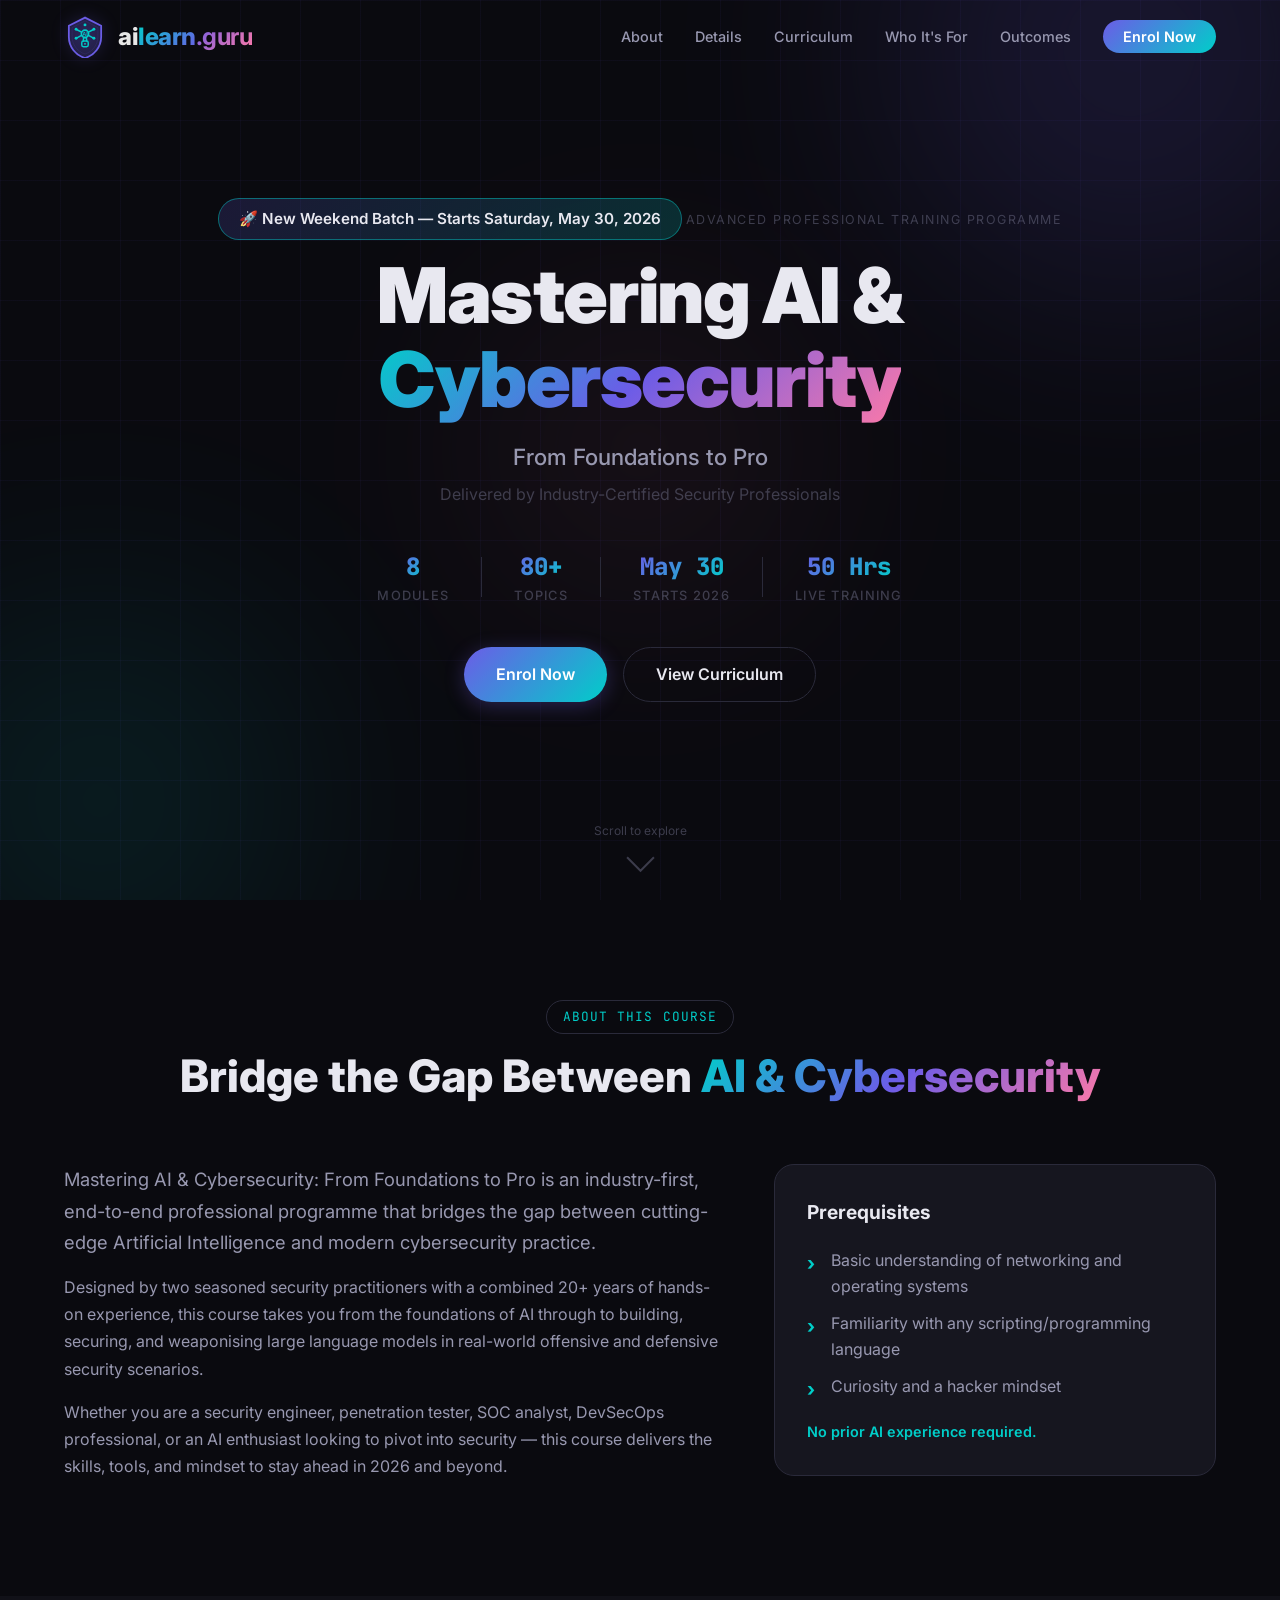
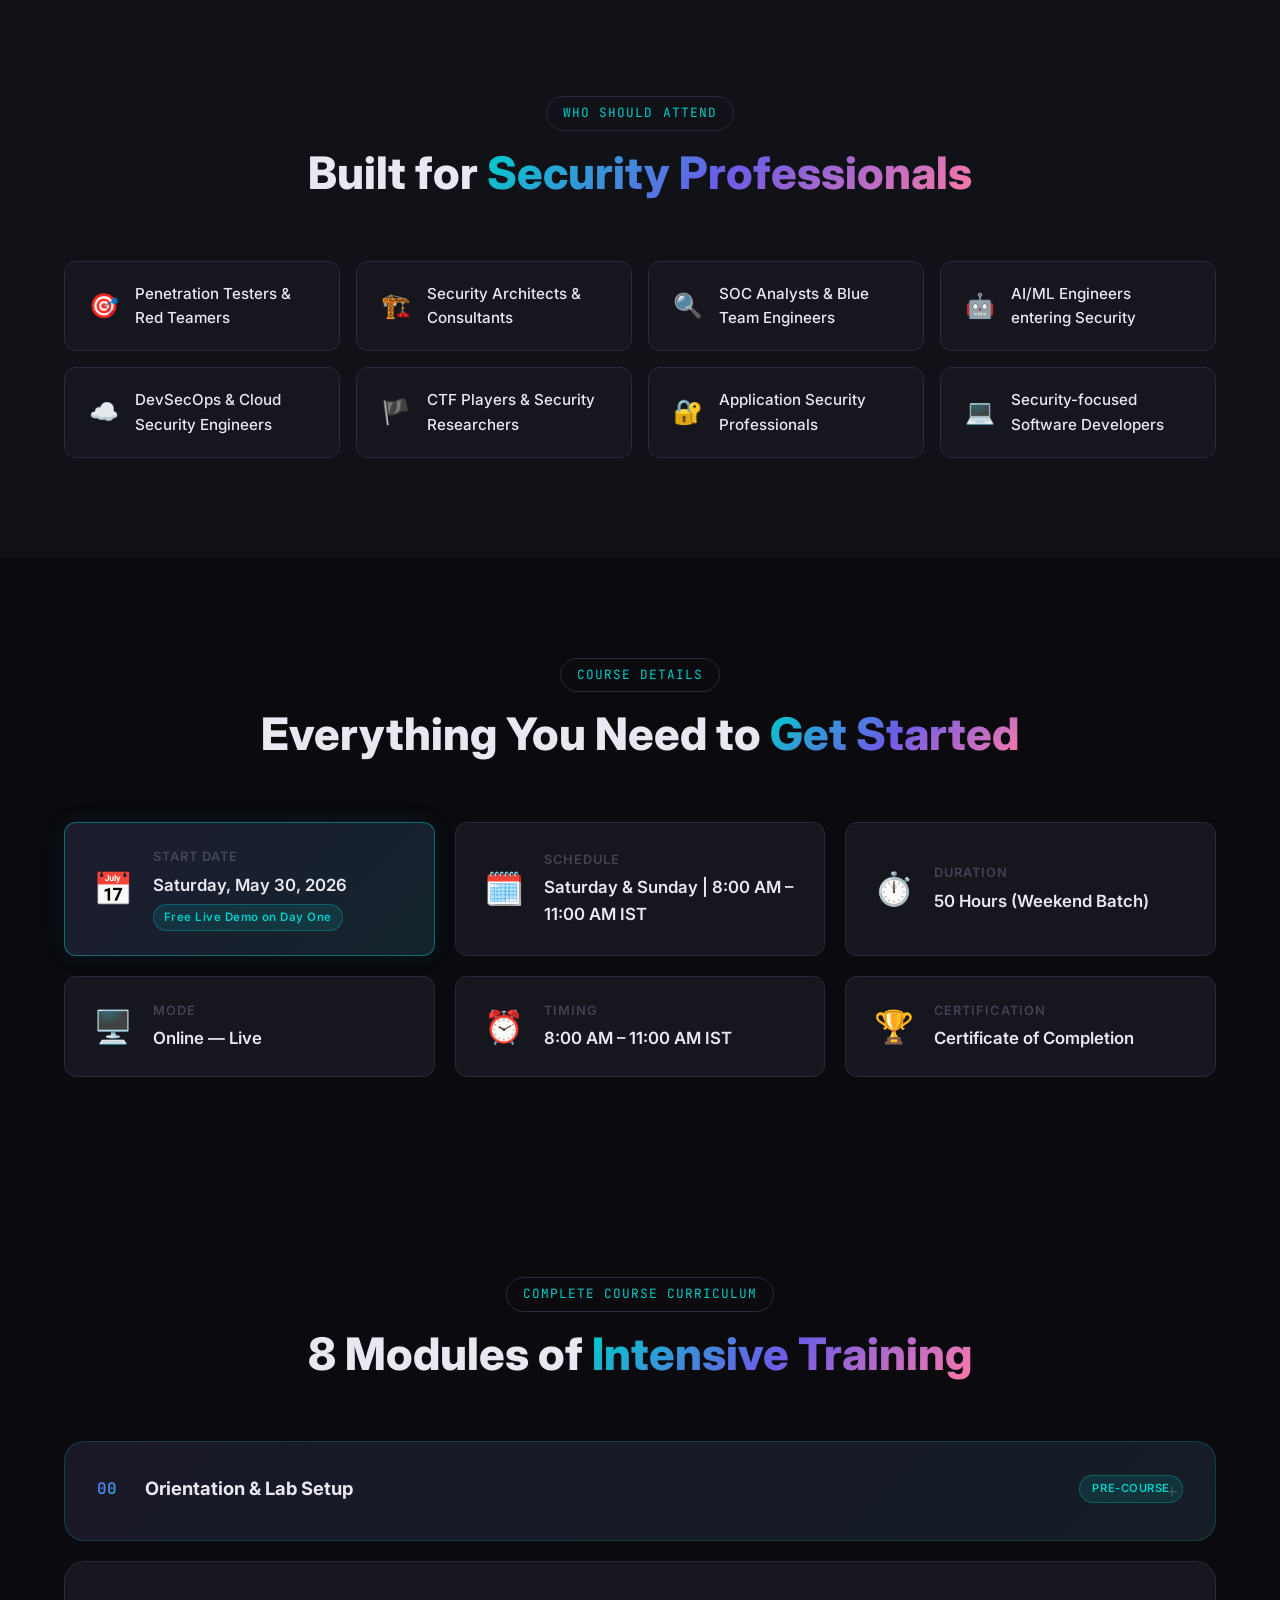
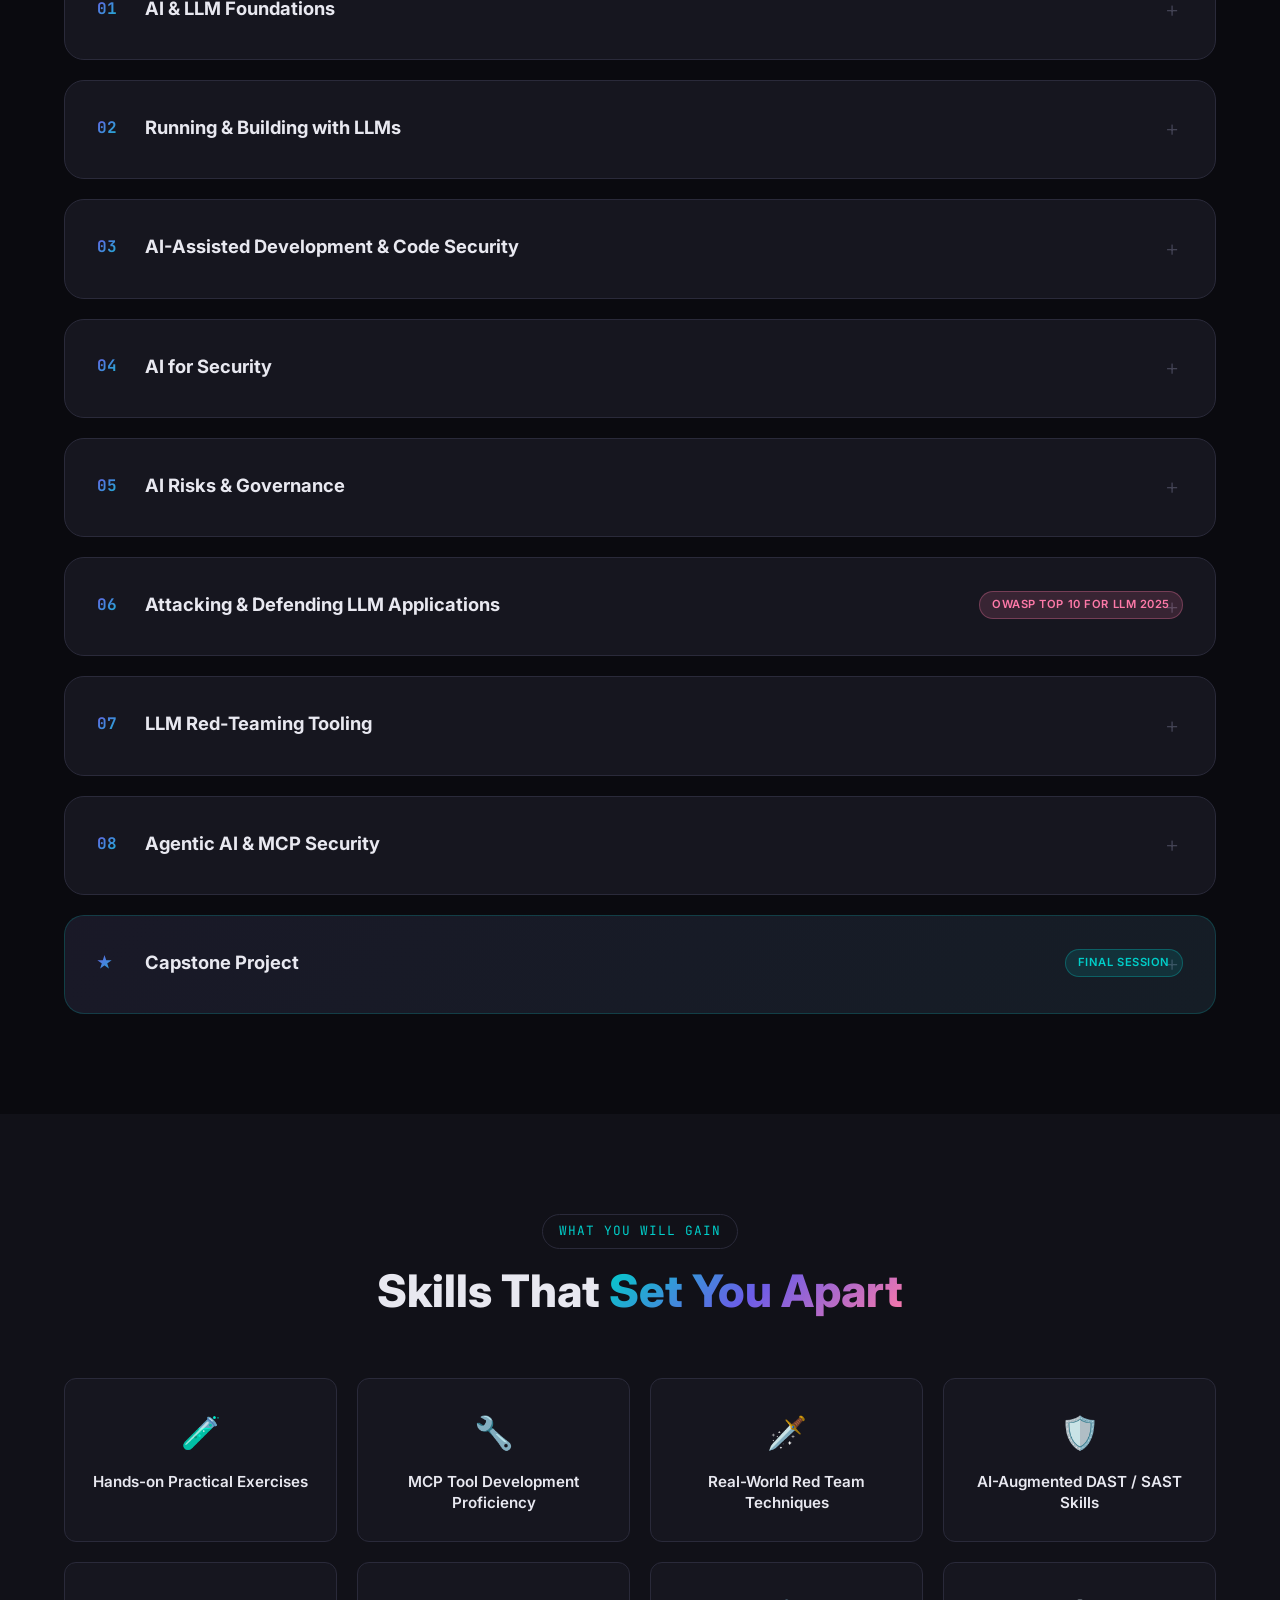
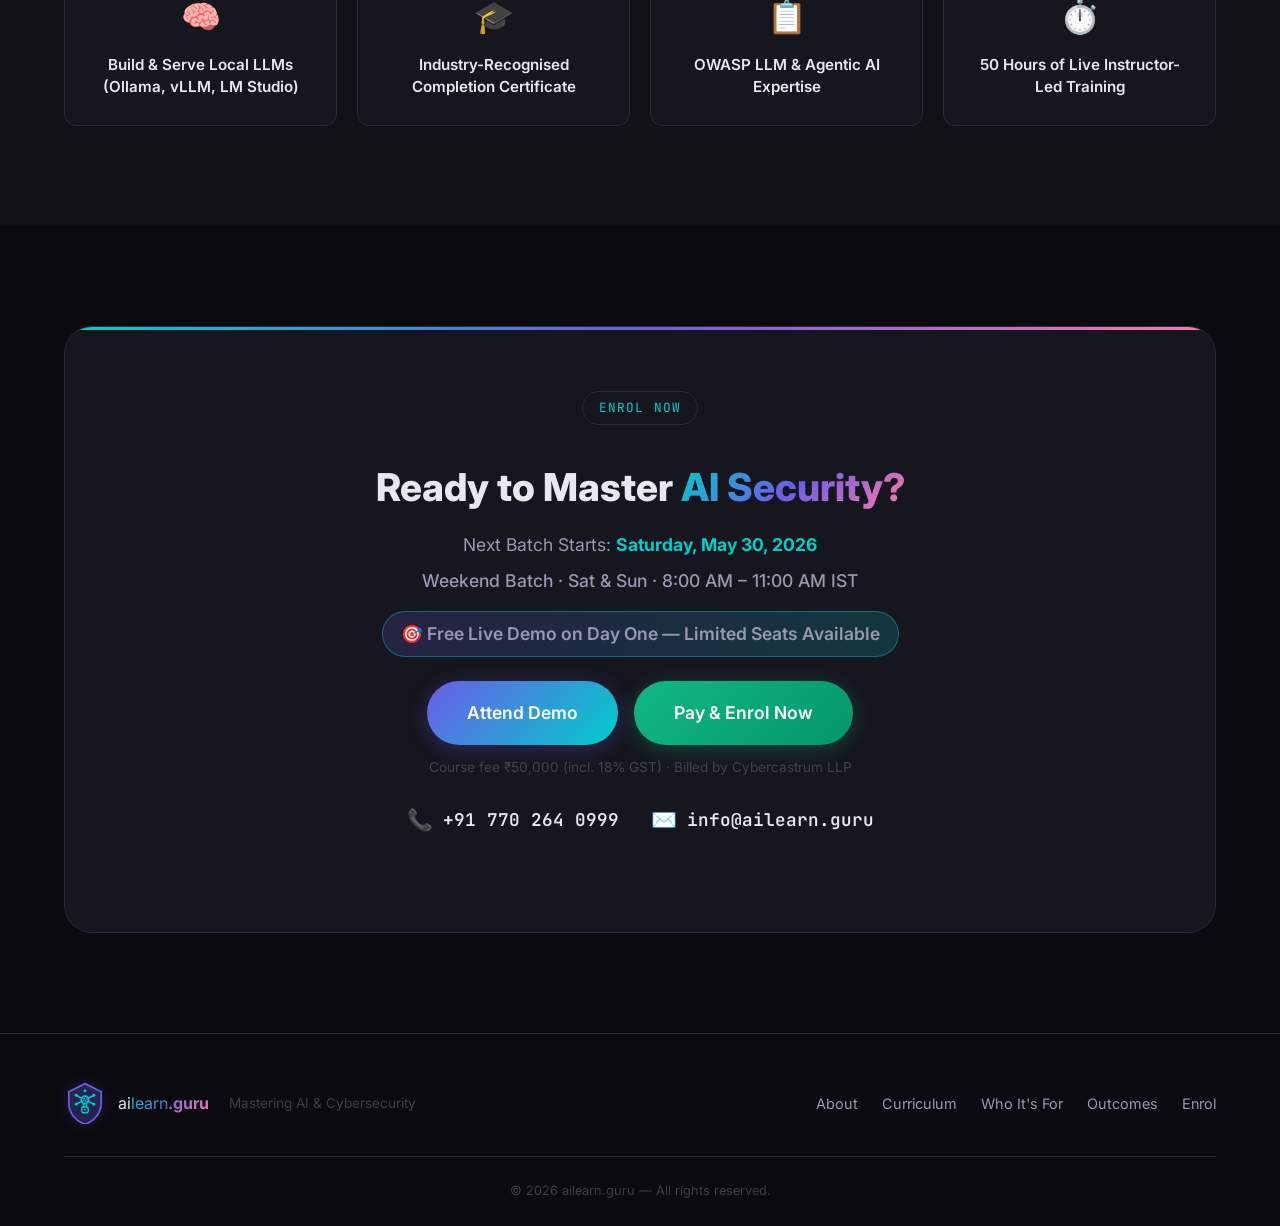
==== commit 4215f63b: "Align site with new batch — refund policy, outcomes, demo copy - T&C refund policy now "No refunds a" ====
--- a/index.html
+++ b/index.html
@@ -419,7 +419,7 @@
                 </div>
                 <div class="outcome-card">
                     <div class="outcome-icon">🧠</div>
-                    <h4>LLM Fine-Tuning & Model Building Skills</h4>
+                    <h4>Build &amp; Serve Local LLMs (Ollama, vLLM, LM Studio)</h4>
                 </div>
                 <div class="outcome-card">
                     <div class="outcome-icon">🎓</div>
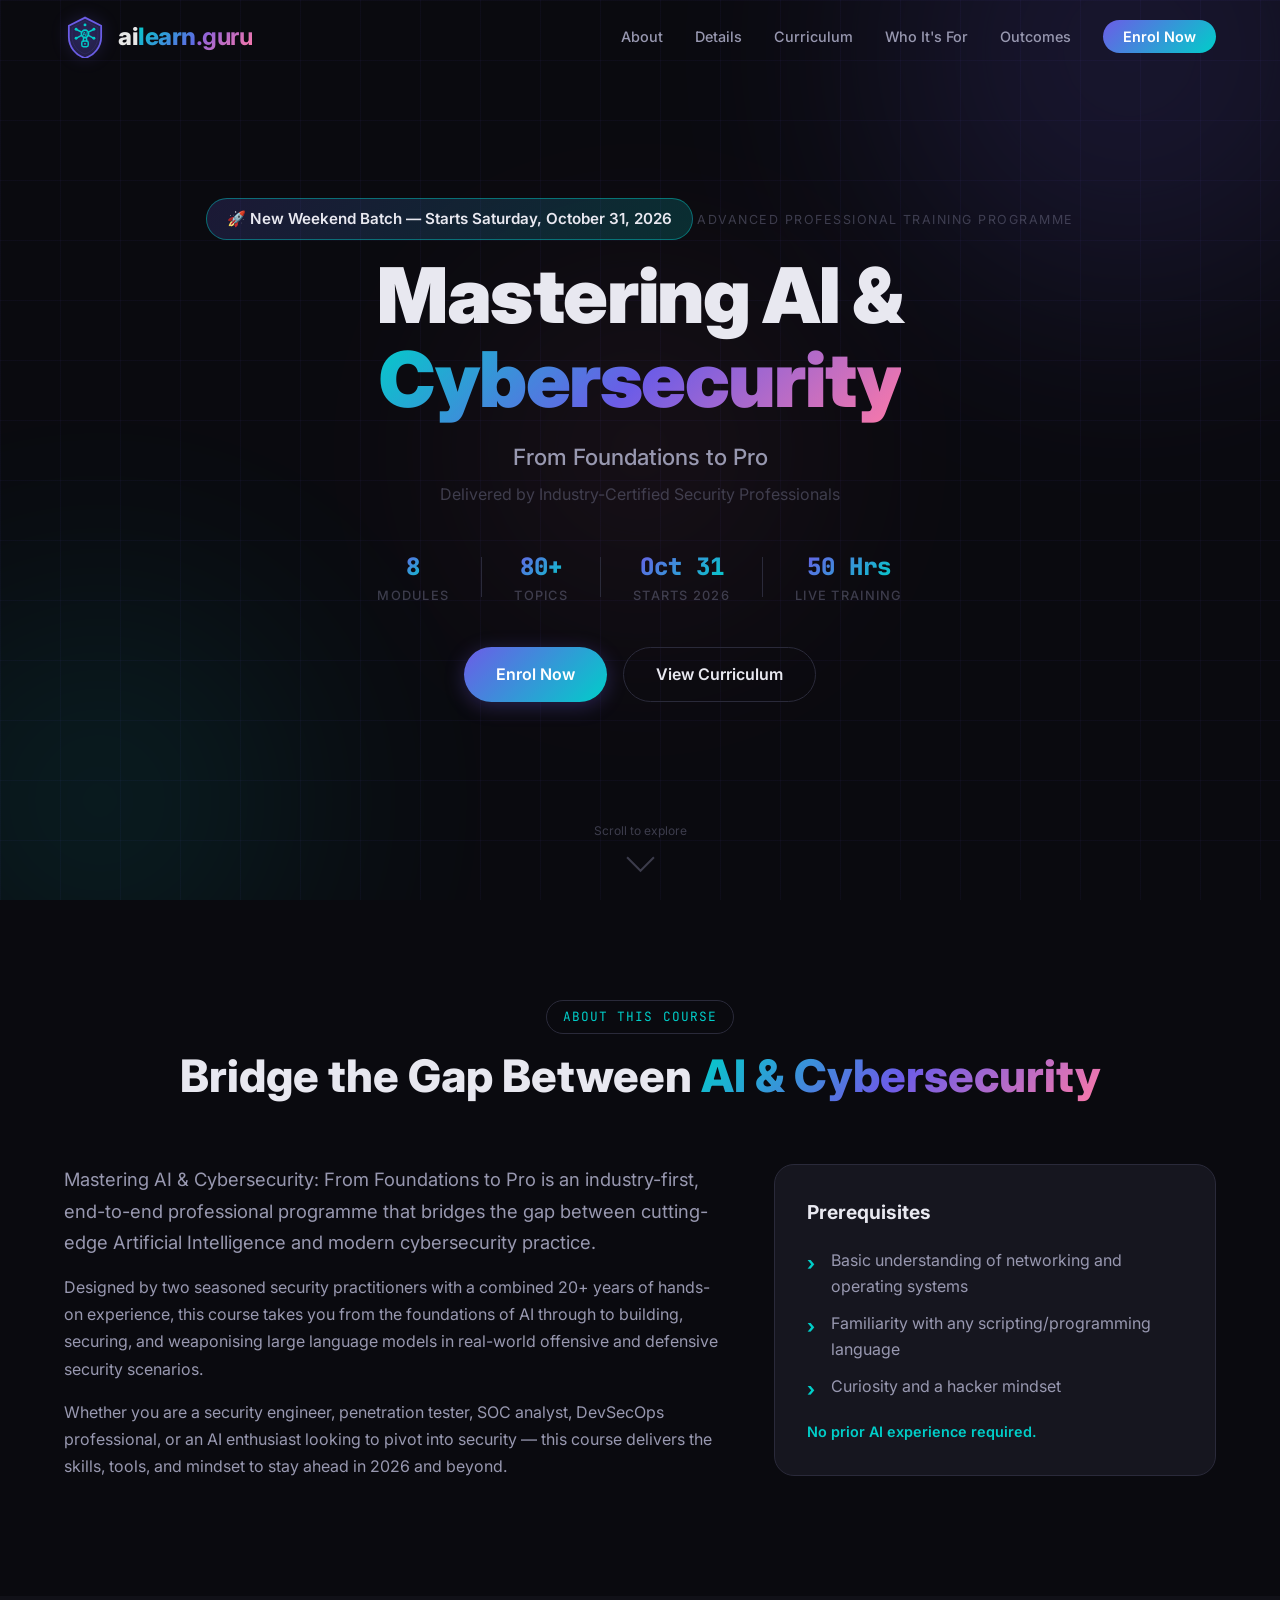
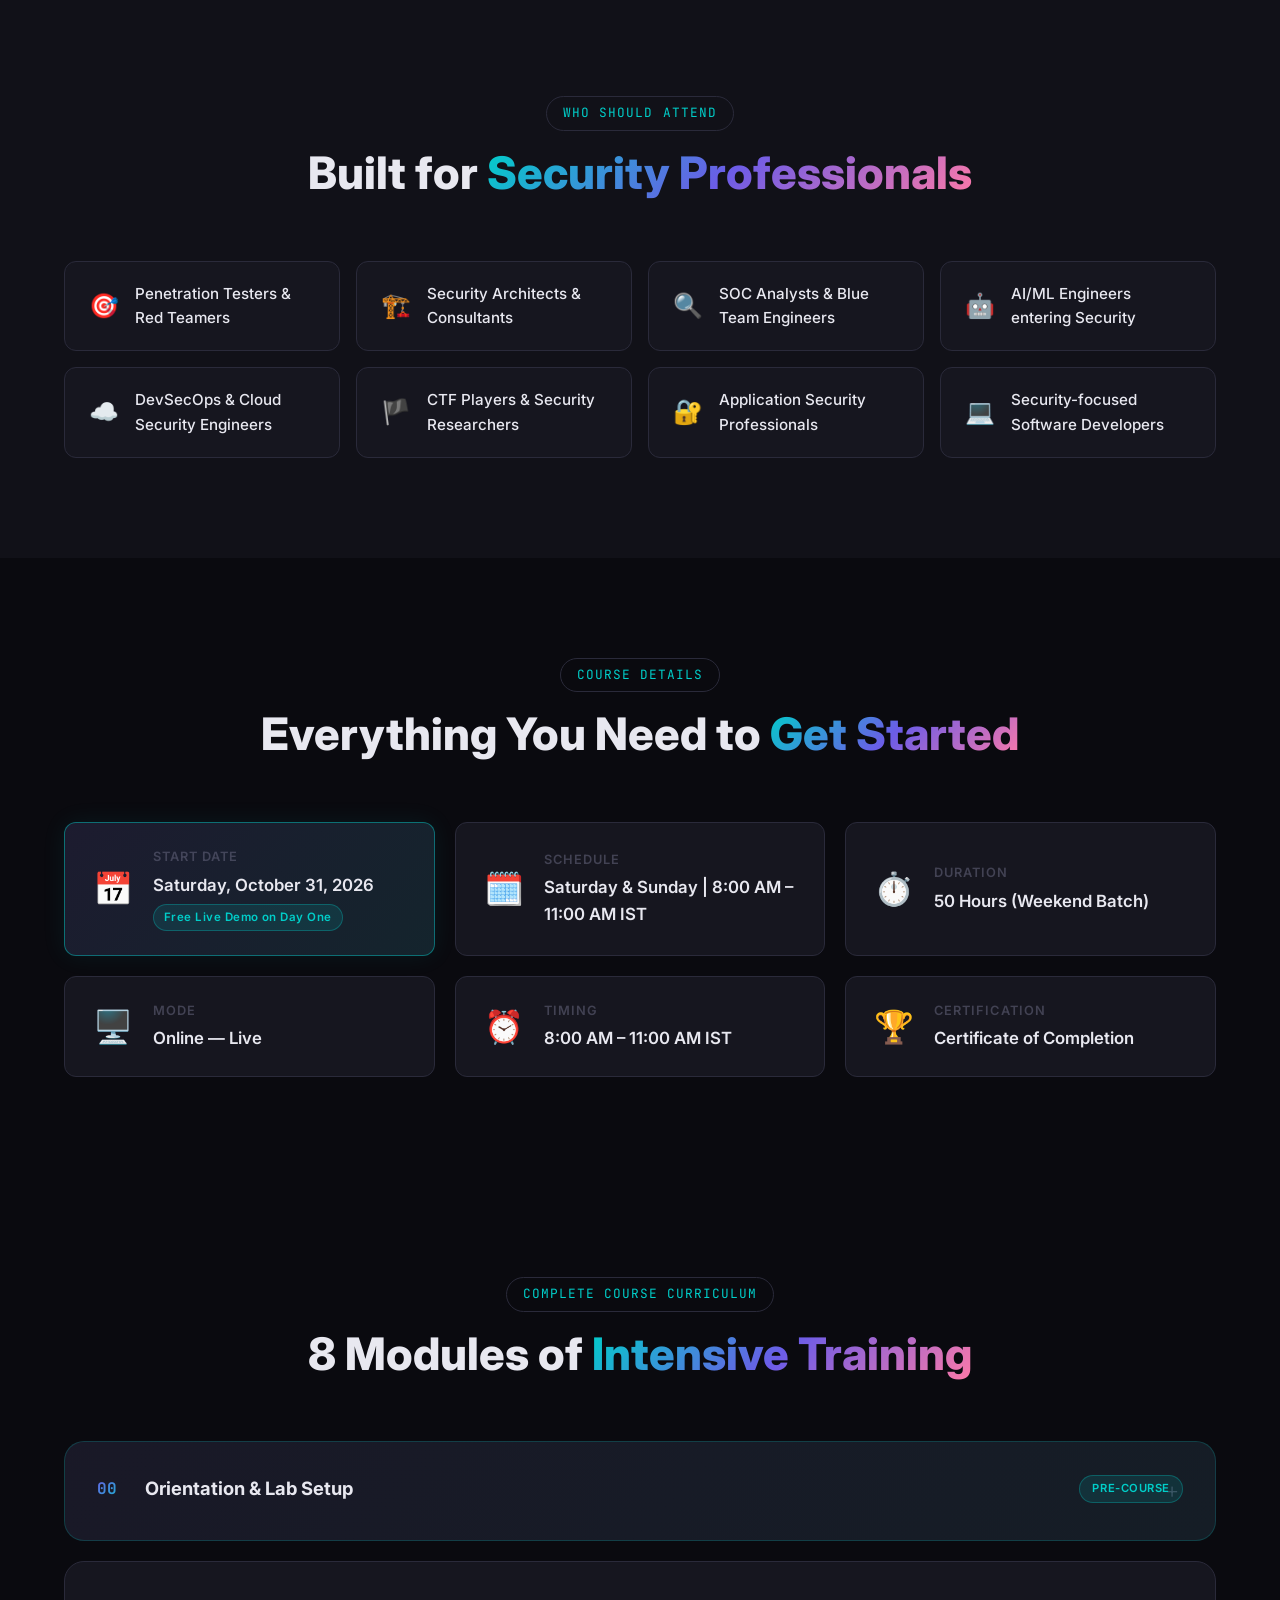
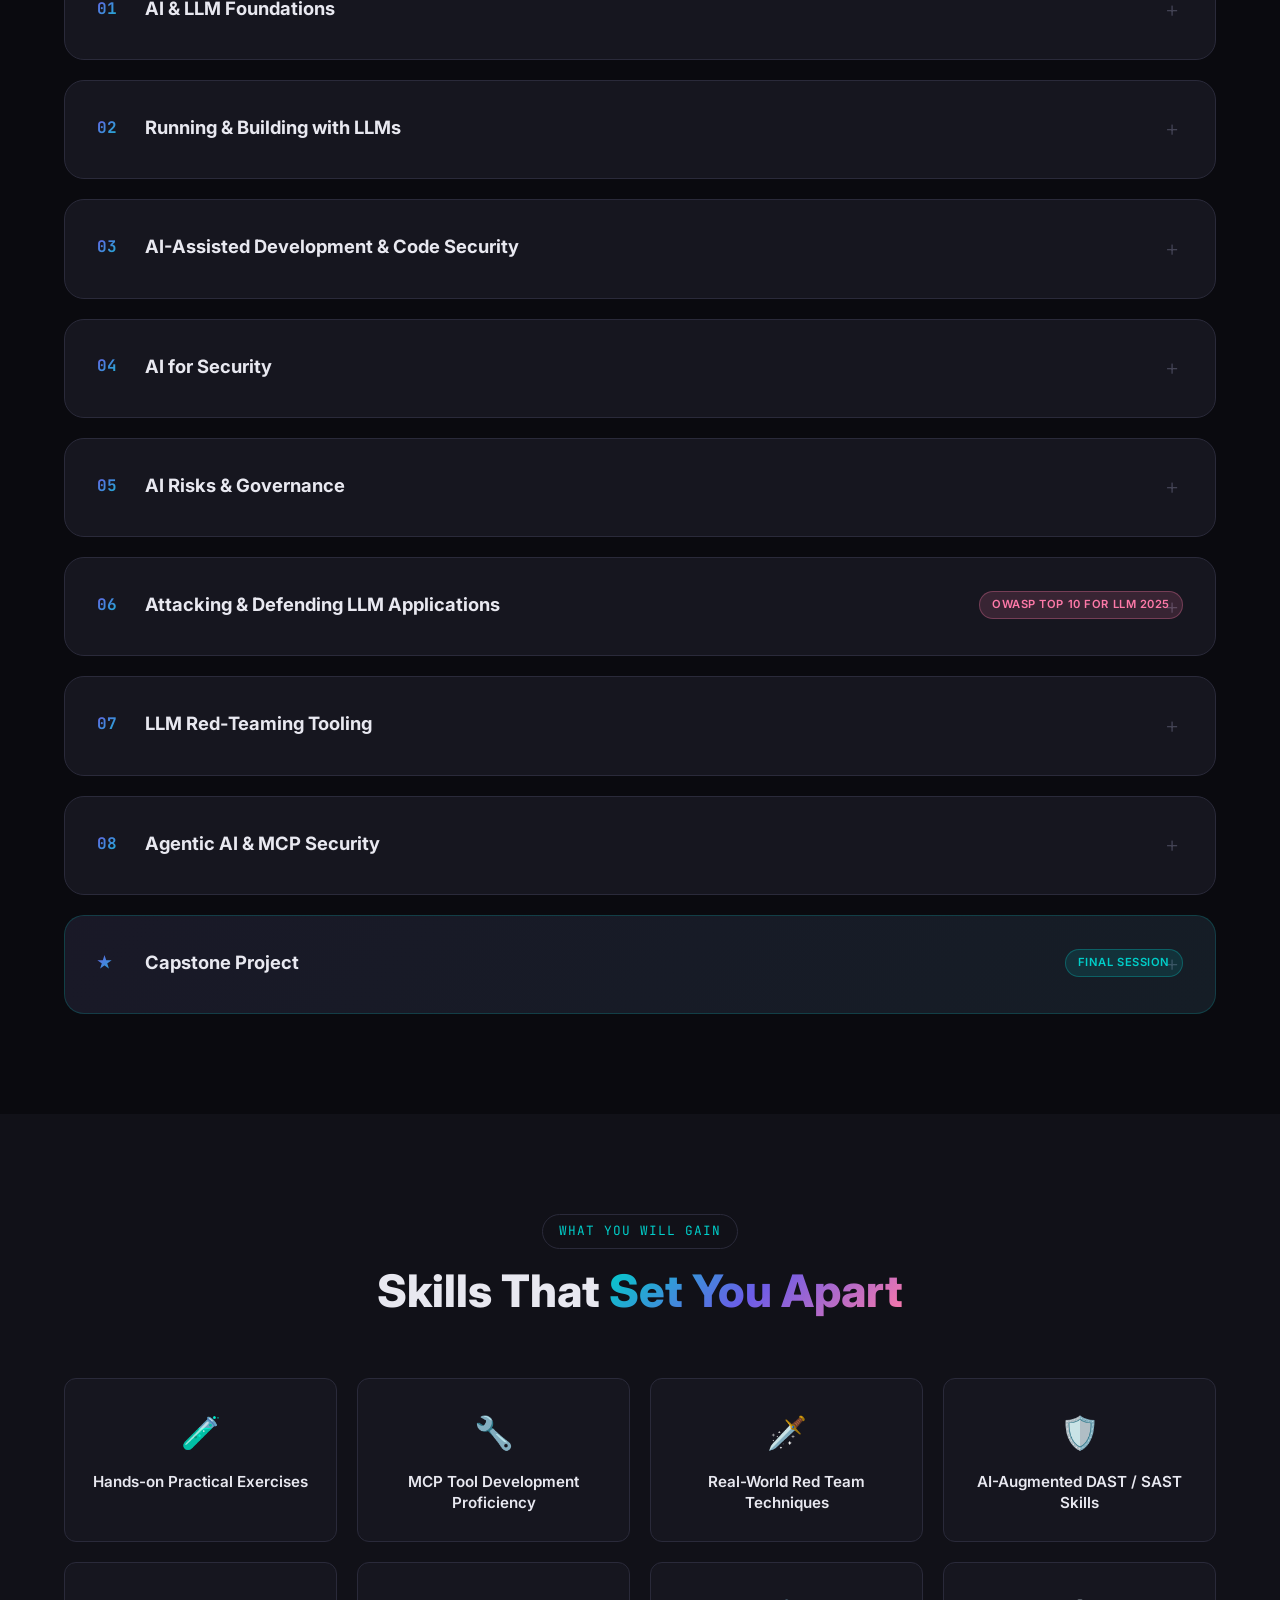
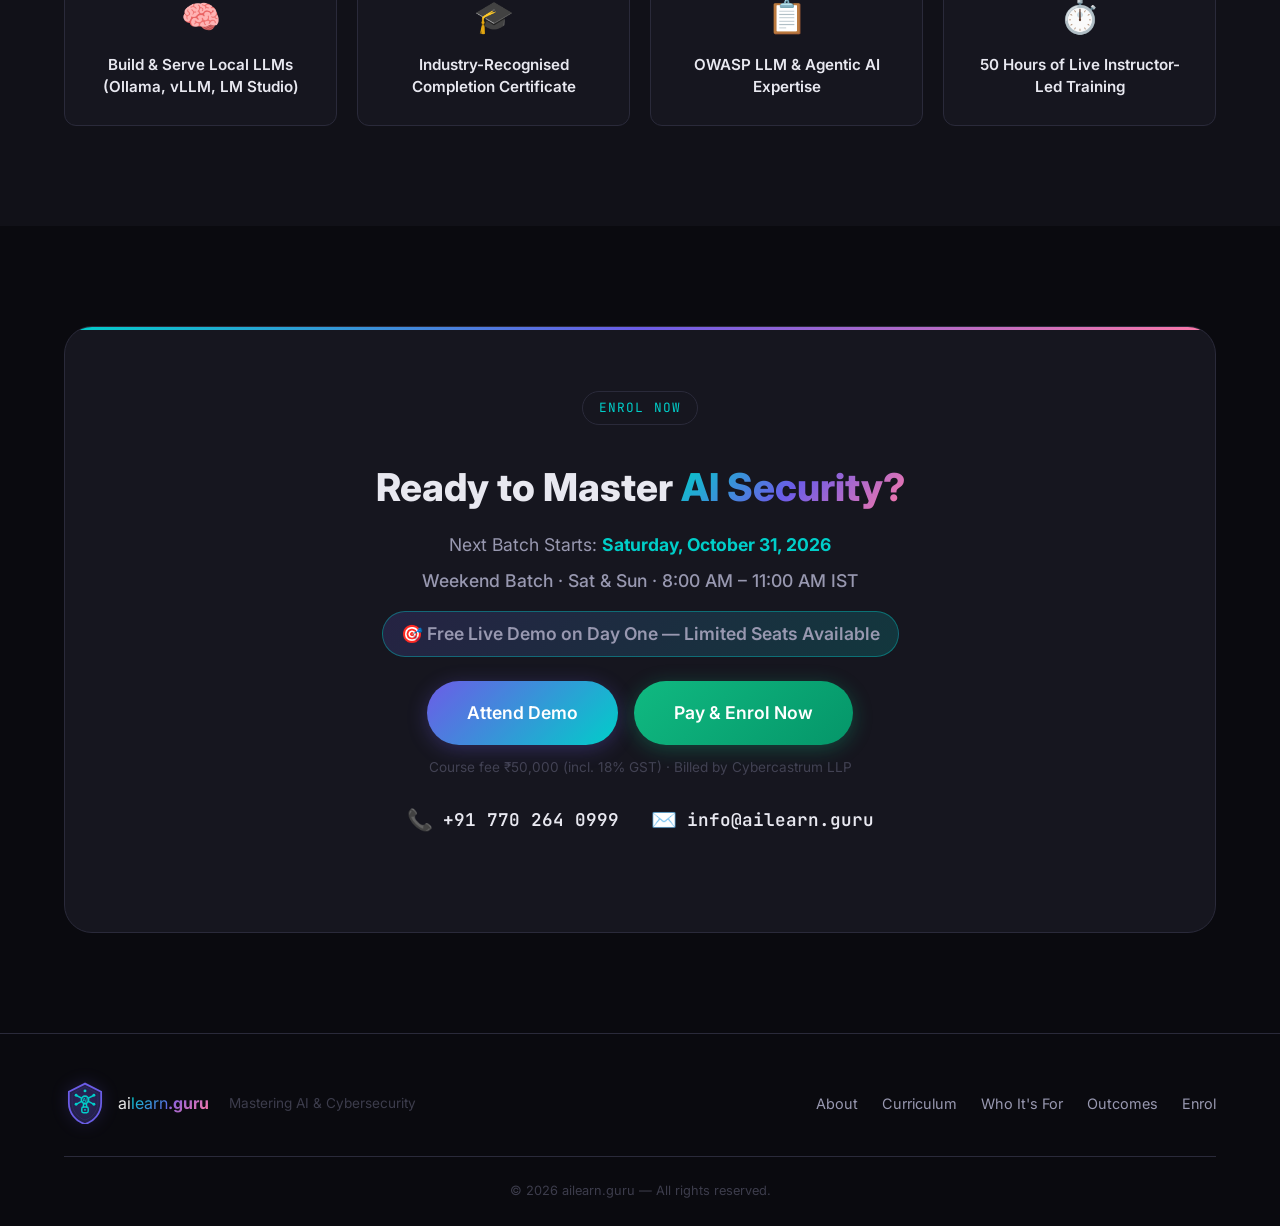
==== commit fd77f0b9: "Correct batch start date: October 31, 2026 (was May 30, 2026) May 30 was stale/incorrect. Updated ac" ====
--- a/index.html
+++ b/index.html
@@ -4,7 +4,7 @@
     <meta charset="UTF-8">
     <meta name="viewport" content="width=device-width, initial-scale=1.0">
     <title>Mastering AI & Cybersecurity: From Foundations to Pro | ailearn.guru</title>
-    <meta name="description" content="Mastering AI & Cybersecurity — From Foundations to Pro. 8 Modules, 80+ Topics, 50 Hours Live Training. New Weekend Batch starts Saturday, May 30, 2026 — Sat & Sun, 8–11 AM IST.">
+    <meta name="description" content="Mastering AI & Cybersecurity — From Foundations to Pro. 8 Modules, 80+ Topics, 50 Hours Live Training. New Weekend Batch starts Saturday, October 31, 2026 — Sat & Sun, 8–11 AM IST.">
     <link rel="preconnect" href="https://fonts.googleapis.com">
     <link rel="preconnect" href="https://fonts.gstatic.com" crossorigin>
     <link href="https://fonts.googleapis.com/css2?family=Inter:wght@300;400;500;600;700;800;900&family=JetBrains+Mono:wght@400;500;600&display=swap" rel="stylesheet">
@@ -42,7 +42,7 @@
             <div class="glow glow-3"></div>
         </div>
         <div class="container hero-content">
-            <div class="hero-badge batch-announce">🚀 New Weekend Batch — Starts Saturday, May 30, 2026</div>
+            <div class="hero-badge batch-announce">🚀 New Weekend Batch — Starts Saturday, October 31, 2026</div>
             <div class="hero-subbadge">Advanced Professional Training Programme</div>
             <h1>Mastering AI &<br><span class="gradient-text">Cybersecurity</span></h1>
             <p class="hero-subtitle">From Foundations to Pro</p>
@@ -59,7 +59,7 @@
                 </div>
                 <div class="stat-divider"></div>
                 <div class="stat">
-                    <span class="stat-number">May 30</span>
+                    <span class="stat-number">Oct 31</span>
                     <span class="stat-label">Starts 2026</span>
                 </div>
                 <div class="stat-divider"></div>
@@ -161,7 +161,7 @@
                     <div class="detail-icon">📅</div>
                     <div class="detail-info">
                         <h4>Start Date</h4>
-                        <p>Saturday, May 30, 2026</p>
+                        <p>Saturday, October 31, 2026</p>
                         <span class="detail-tag">Free Live Demo on Day One</span>
                     </div>
                 </div>
@@ -444,7 +444,7 @@
                 <div class="enrol-content">
                     <span class="section-tag">Enrol Now</span>
                     <h2>Ready to Master <span class="gradient-text">AI Security?</span></h2>
-                    <p class="enrol-batch">Next Batch Starts: <strong>Saturday, May 30, 2026</strong></p>
+                    <p class="enrol-batch">Next Batch Starts: <strong>Saturday, October 31, 2026</strong></p>
                     <p class="enrol-schedule">Weekend Batch · Sat &amp; Sun · 8:00 AM – 11:00 AM IST</p>
                     <p class="enrol-demo">🎯 Free Live Demo on Day One — Limited Seats Available</p>
                     <div class="enrol-actions">
